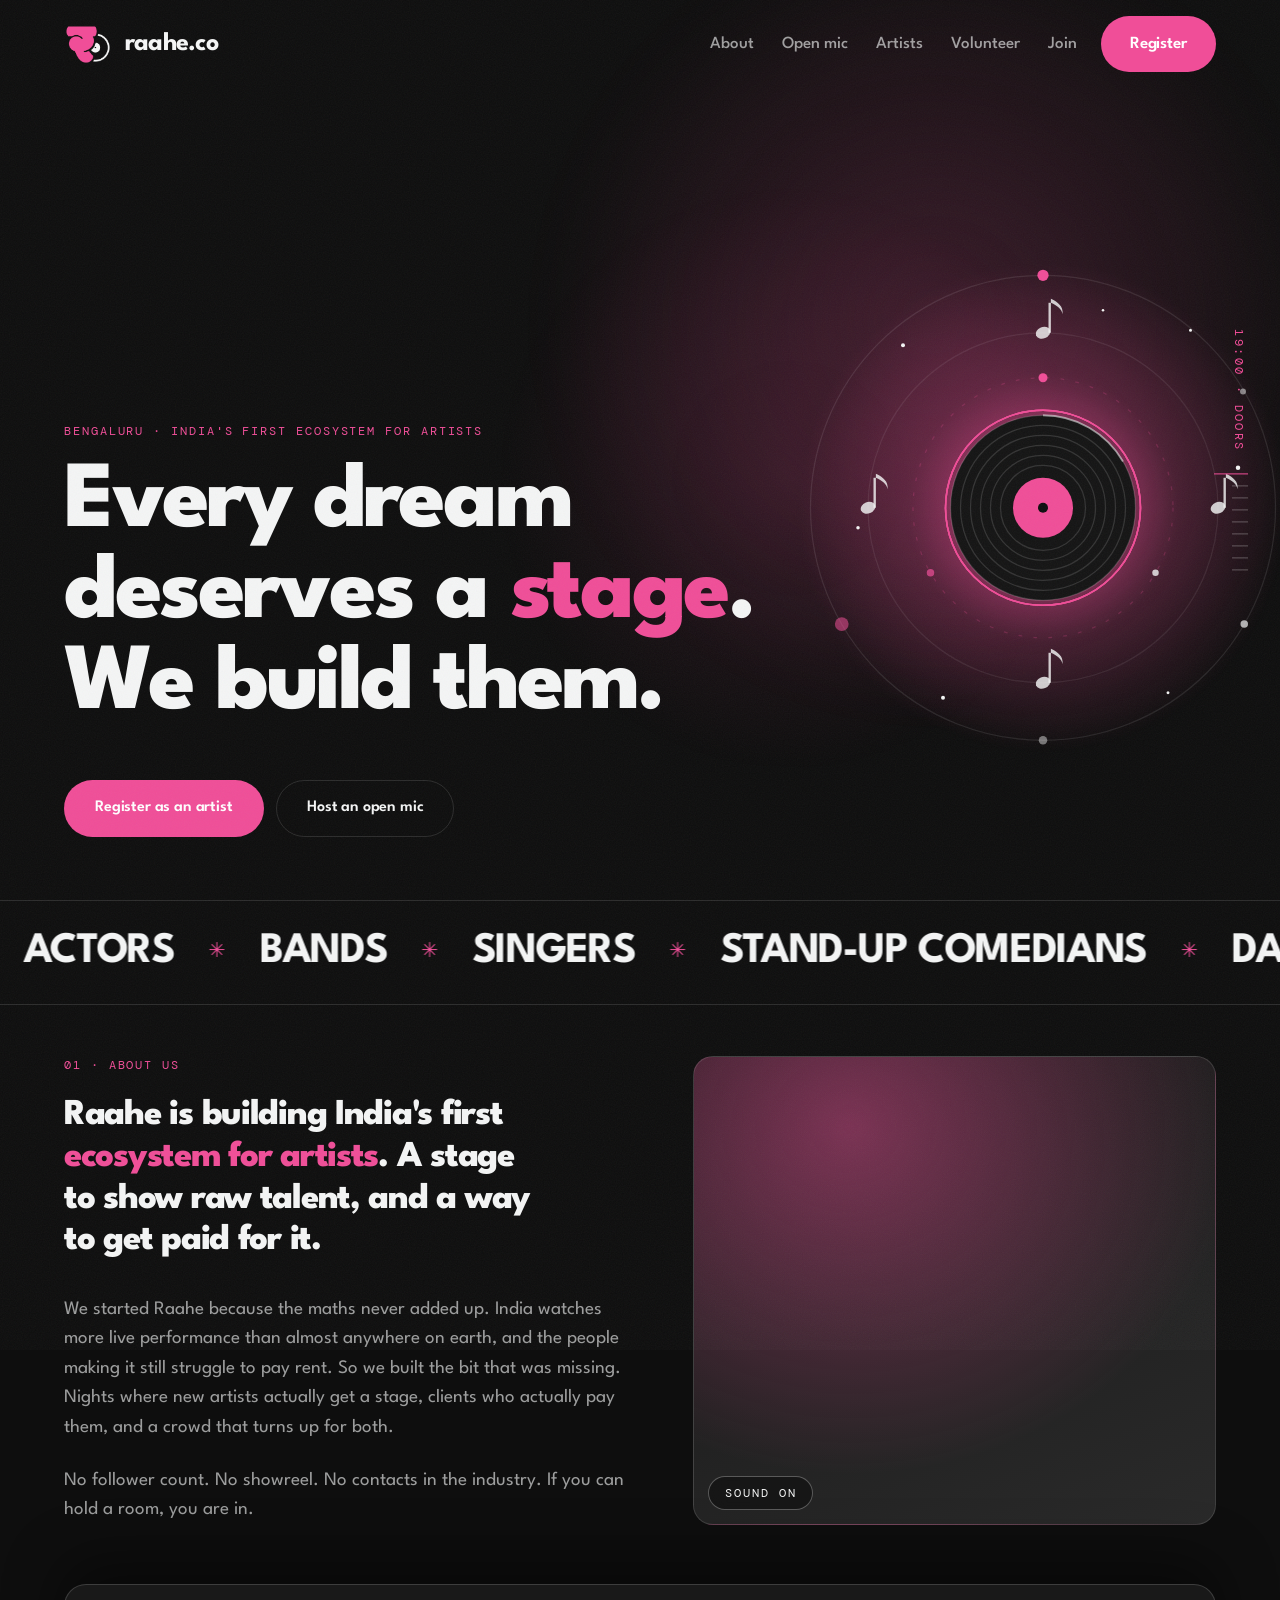
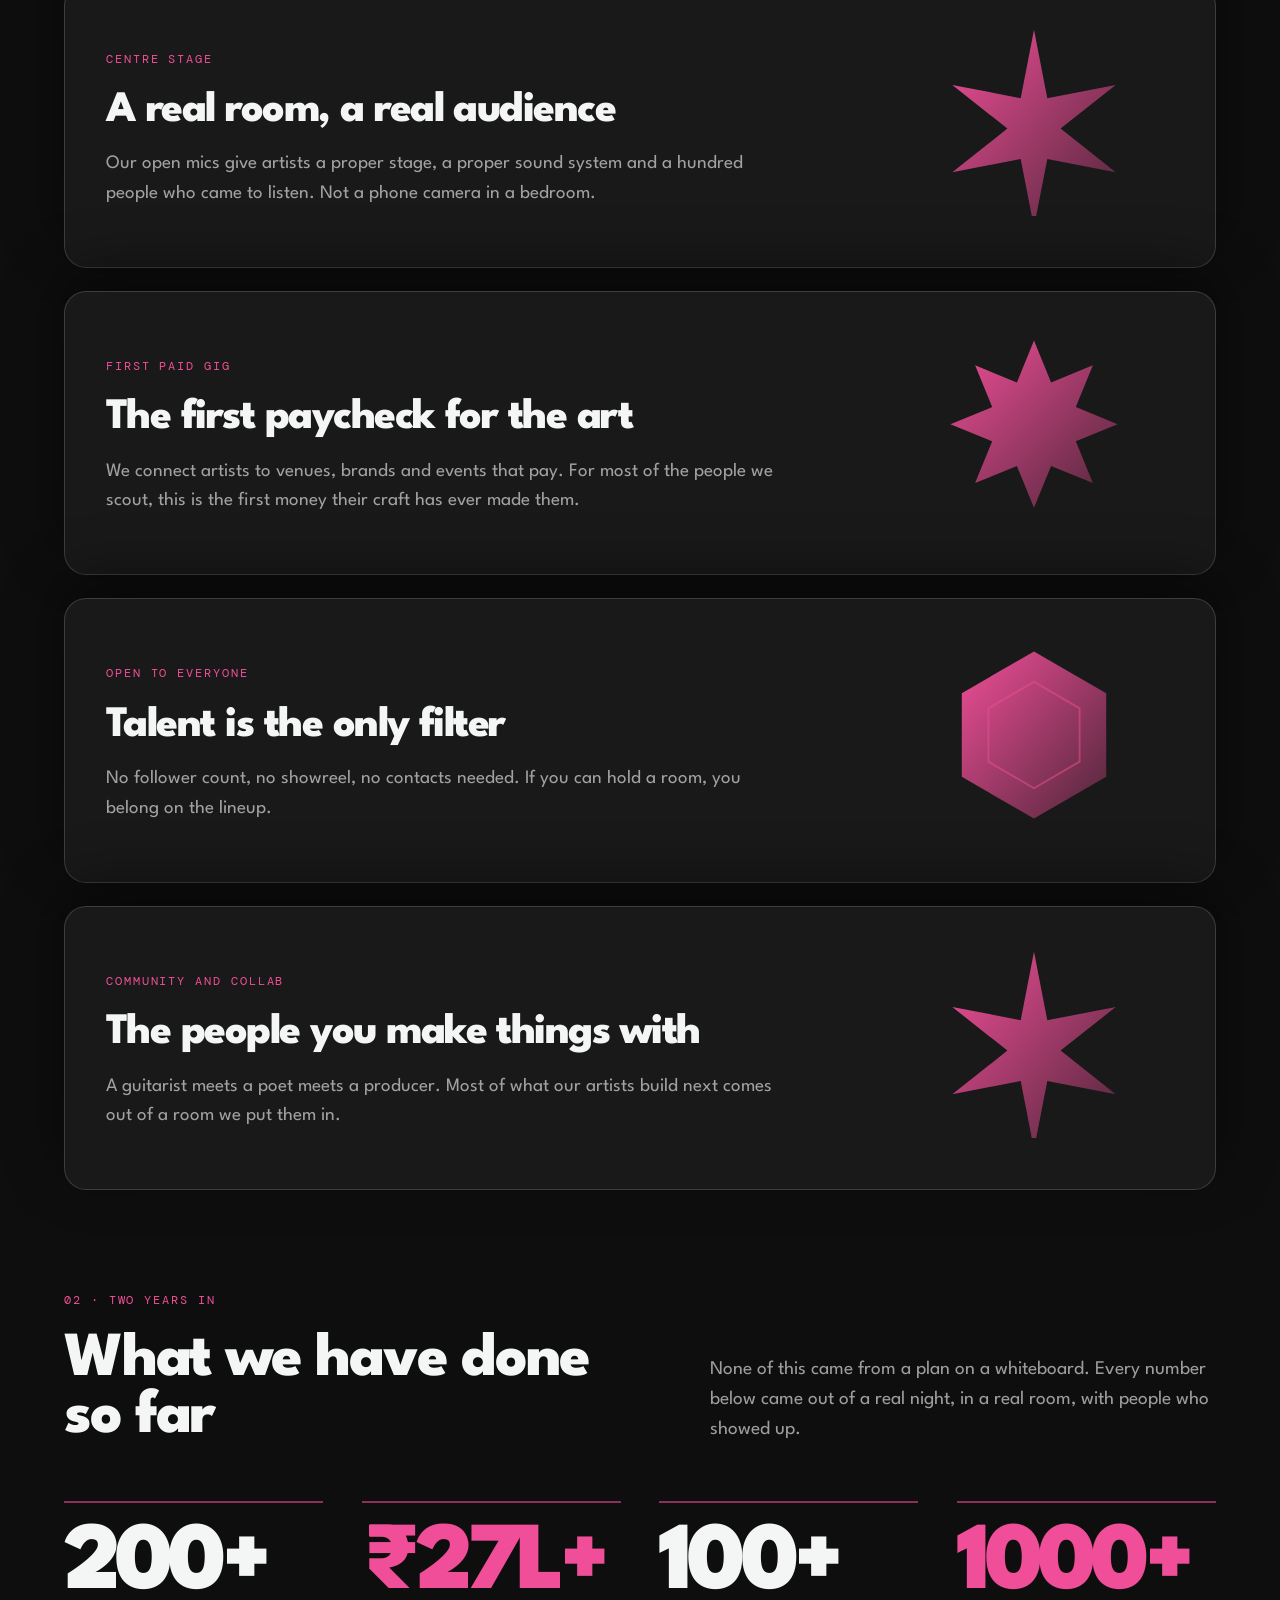
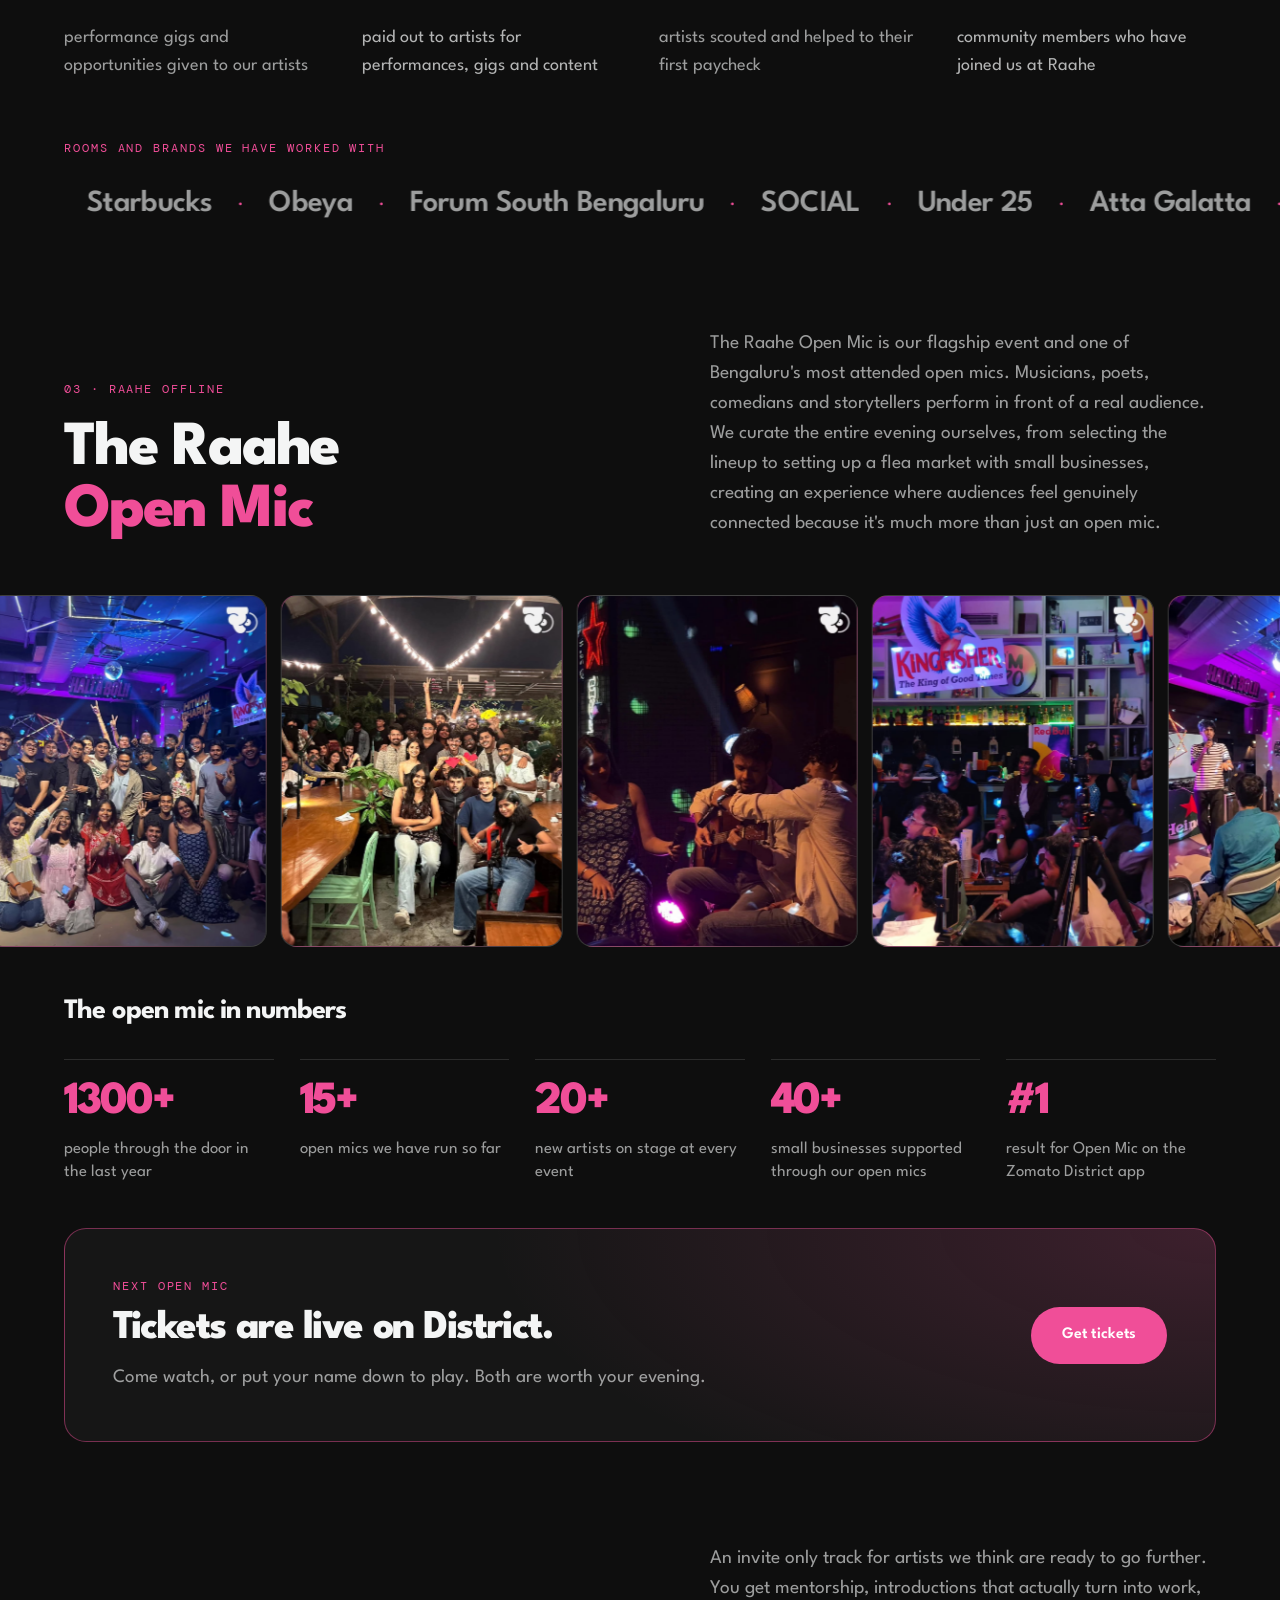
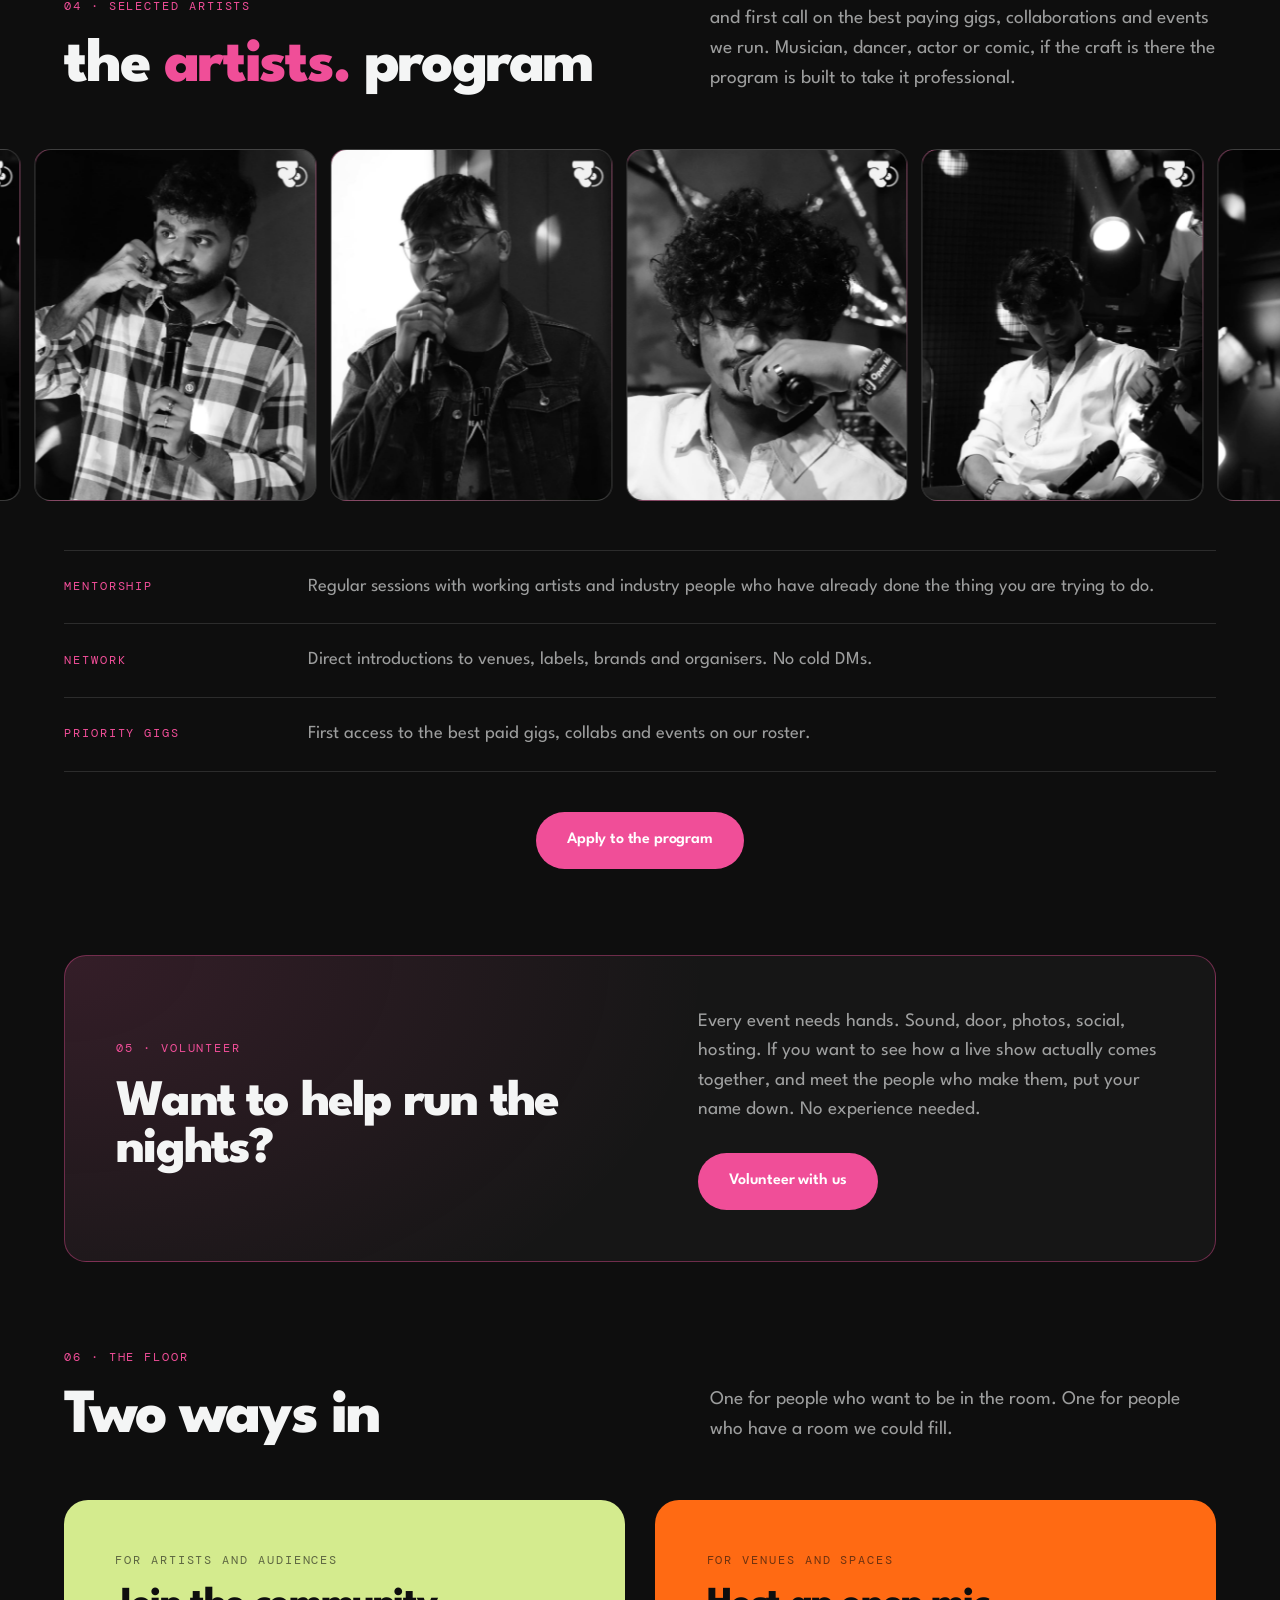
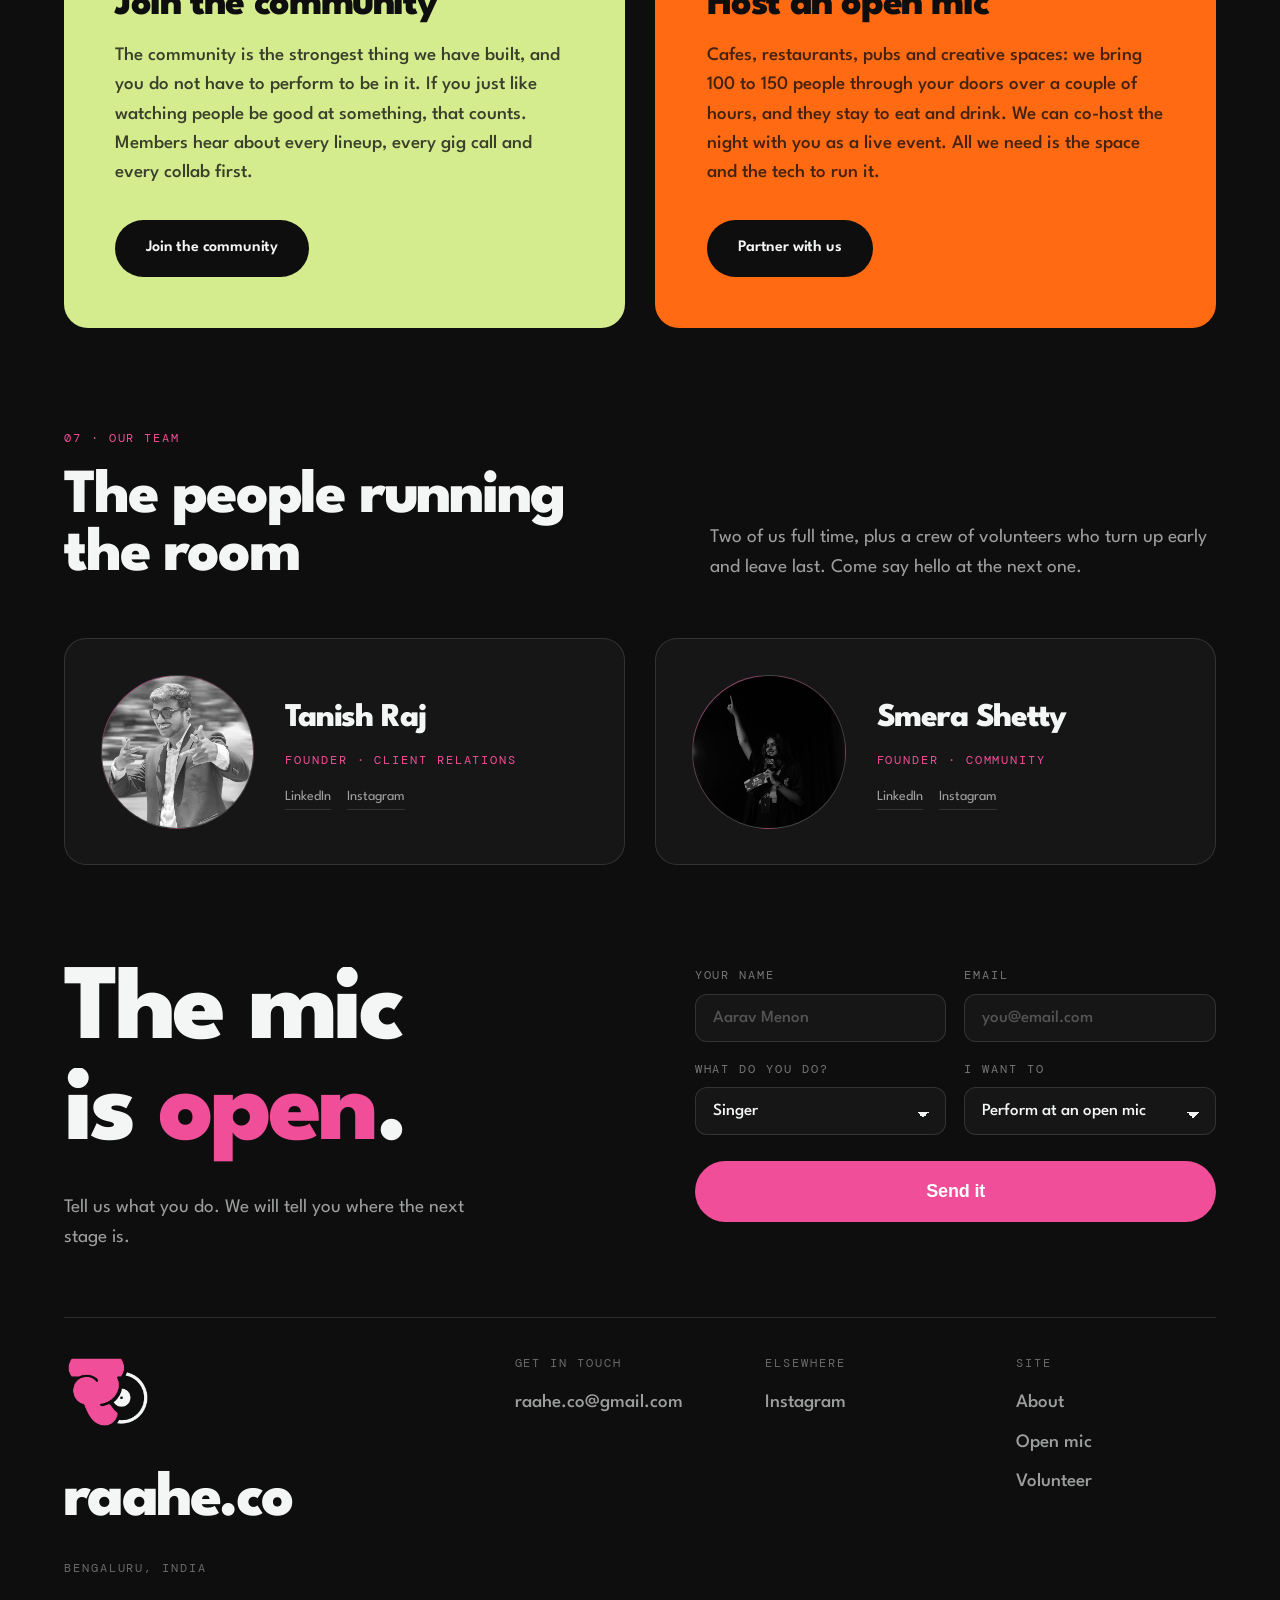
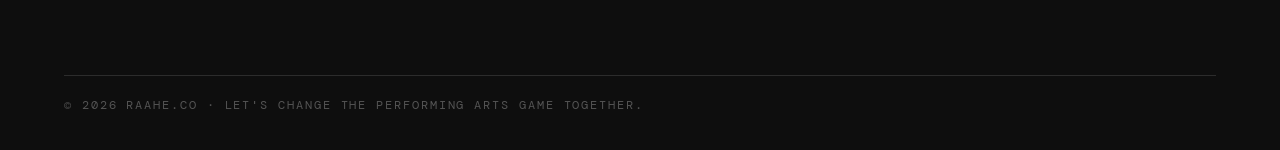
==== index.html @ fec3bcfd "Add 'BuzzEnt' to the ticker and fix newline" ====
<!DOCTYPE html>
<html lang="en">
<head>
<meta charset="UTF-8" />
<meta name="viewport" content="width=device-width, initial-scale=1" />
<title>Raahe.co | Every dream deserves a stage</title>
<meta name="description" content="Raahe is India's first ecosystem for artists. Open mics, first paid gigs and a community that turns up, built in Bengaluru." />
<meta name="theme-color" content="#0E0E0E" />

<meta property="og:title" content="Raahe.co | Every dream deserves a stage" />
<meta property="og:description" content="India's first ecosystem for artists. Open mics, first paid gigs and a community that turns up." />
<meta property="og:type" content="website" />
<meta property="og:url" content="https://raahe.co" />
<meta property="og:image" content="images/og-image.jpg" />
<meta name="twitter:card" content="summary_large_image" />

<link rel="icon" href="favicon.png" type="image/png" />
<link rel="apple-touch-icon" href="apple-touch-icon.png" />

<link rel="preconnect" href="https://fonts.googleapis.com" />
<link rel="preconnect" href="https://fonts.gstatic.com" crossorigin />
<link href="https://fonts.googleapis.com/css2?family=DM+Mono:wght@400;500&family=League+Spartan:wght@300;400;500;600;700;800;900&display=swap" rel="stylesheet" />

<link rel="stylesheet" href="styles.css" />
</head>

<body>
<a class="skip-link" href="#main">Skip to content</a>

<div class="loader" id="loader" aria-hidden="true">
  <div class="loader__inner">
    <span class="loader__label mono">Soundcheck</span>
    <span class="loader__count" id="loaderCount">00</span>
  </div>
  <div class="loader__bar"><i id="loaderBar"></i></div>
</div>

<div class="grain" aria-hidden="true"></div>
<div class="spotlight" id="spotlight" aria-hidden="true"></div>

<!-- ============ NAV ============ -->
<header class="nav" id="nav">
  <a class="nav__brand" href="#top" aria-label="Raahe.co home">
    <img class="nav__mark" src="images/logo.png" alt="" />
    <span class="nav__word">raahe.co</span>
  </a>

  <nav class="nav__links" aria-label="Primary">
    <a href="#about">About</a>
    <a href="#openmic">Open mic</a>
    <a href="#artists">Artists</a>
    <a href="#volunteer">Volunteer</a>
    <a href="#floor">Join</a>
  </nav>

  <a class="btn btn--pink nav__cta magnetic" href="#encore"><span>Register</span></a>

  <button class="nav__burger" id="burger" aria-label="Open menu" aria-expanded="false" aria-controls="mobileMenu">
    <i></i><i></i>
  </button>
</header>

<div class="menu" id="mobileMenu" hidden>
  <a href="#about"><span class="mono">01</span> About us</a>
  <a href="#sofar"><span class="mono">02</span> What we've built</a>
  <a href="#openmic"><span class="mono">03</span> Open mic</a>
  <a href="#artists"><span class="mono">04</span> Artists program</a>
  <a href="#volunteer"><span class="mono">05</span> Volunteer</a>
  <a href="#floor"><span class="mono">06</span> Partner with us</a>
  <a href="#crew"><span class="mono">07</span> Our team</a>
  <a class="menu__cta" href="#encore">Register now</a>
</div>

<aside class="rail" id="rail" aria-hidden="true">
  <span class="rail__now mono" id="railNow">19:00 · Doors</span>
  <ol class="rail__list" id="railList"></ol>
</aside>

<main id="main">

<!-- ============ 00 · DOORS ============ -->
<section class="hero" id="top" data-slot="00" data-name="Doors" data-time="19:00" data-gel="pink">
  <div class="hero__grid">
    <p class="eyebrow mono reveal">Bengaluru · India's first ecosystem for artists</p>

    <h1 class="hero__head">
      <span class="line"><span>Every dream</span></span>
      <span class="line"><span>deserves a <em>stage</em>.</span></span>
      <span class="line"><span>We build them.</span></span>
    </h1>

    <div class="hero__actions reveal">
      <a class="btn btn--pink magnetic" href="#encore"><span>Register as an artist</span></a>
      <a class="btn btn--ghost magnetic" href="mailto:raahe.co@gmail.com?subject=Partnership%20Request%20-%20Open%20Mic"><span>Host an open mic</span></a>
    </div>
  </div>

  <!-- The galaxy: a record at the centre, notes and satellites in orbit,
       sound rings pushing outward. Everything here is decorative. -->
  <div class="hero__stage" aria-hidden="true">
    <div class="stage__glow"></div>
    <div class="galaxy">
      <svg viewBox="0 0 400 400">
        <defs>
          <radialGradient id="coreG" cx="50%" cy="50%">
            <stop offset="0%" stop-color="#F04E98" stop-opacity=".9"/>
            <stop offset="55%" stop-color="#F04E98" stop-opacity=".22"/>
            <stop offset="100%" stop-color="#F04E98" stop-opacity="0"/>
          </radialGradient>
          <g id="note">
            <ellipse cx="0" cy="0" rx="6" ry="4.6" transform="rotate(-22)"/>
            <rect x="4.4" y="-24" width="1.9" height="24"/>
            <path d="M6.3 -24c5 2.4 8.6 4.6 9.4 9.2 .6-6.2-3.4-9.6-9.4-12.4z"/>
          </g>
        </defs>

        <circle cx="200" cy="200" r="196" fill="url(#coreG)"/>

        <!-- sound rings -->
        <g class="waves" fill="none" stroke="#F04E98" stroke-width="1.2">
          <circle cx="200" cy="200" r="78" style="--d:0s"/>
          <circle cx="200" cy="200" r="78" style="--d:1.6s"/>
          <circle cx="200" cy="200" r="78" style="--d:3.2s"/>
        </g>

        <!-- outer orbit -->
        <g class="orb orb--a">
          <circle cx="200" cy="200" r="186" fill="none" stroke="#F4F5F5" stroke-opacity=".1"/>
          <circle cx="200" cy="14"  r="4.5" fill="#F04E98"/>
          <circle cx="361" cy="293" r="3"   fill="#F4F5F5" fill-opacity=".7"/>
          <circle cx="39"  cy="293" r="5.5" fill="#F04E98" fill-opacity=".55"/>
          <circle cx="360" cy="107" r="2.4" fill="#F4F5F5" fill-opacity=".5"/>
          <circle cx="200" cy="386" r="3.4" fill="#F4F5F5" fill-opacity=".45"/>
        </g>

        <!-- notes orbit -->
        <g class="orb orb--b" fill="#F4F5F5" fill-opacity=".82">
          <circle cx="200" cy="200" r="140" fill="none" stroke="#F4F5F5" stroke-opacity=".08"/>
          <use href="#note" x="200" y="60"/>
          <use href="#note" x="340" y="200"/>
          <use href="#note" x="200" y="340"/>
          <use href="#note" x="60"  y="200"/>
        </g>

        <!-- inner orbit -->
        <g class="orb orb--c">
          <circle cx="200" cy="200" r="104" fill="none" stroke="#F04E98" stroke-opacity=".22" stroke-dasharray="3 9"/>
          <circle cx="200" cy="96"  r="3.6" fill="#F04E98"/>
          <circle cx="290" cy="252" r="2.6" fill="#F4F5F5" fill-opacity=".8"/>
          <circle cx="110" cy="252" r="3"   fill="#F04E98" fill-opacity=".7"/>
        </g>

        <!-- the record -->
        <g class="vinyl">
          <circle cx="200" cy="200" r="74" fill="#141414" stroke="#F4F5F5" stroke-opacity=".18"/>
          <g fill="none" stroke="#F4F5F5" stroke-opacity=".14">
            <circle cx="200" cy="200" r="66"/>
            <circle cx="200" cy="200" r="58"/>
            <circle cx="200" cy="200" r="50"/>
            <circle cx="200" cy="200" r="42"/>
            <circle cx="200" cy="200" r="34"/>
          </g>
          <circle cx="200" cy="200" r="24" fill="#F04E98"/>
          <circle cx="200" cy="200" r="4"  fill="#0E0E0E"/>
          <path d="M200 126a74 74 0 0 1 64 37" fill="none" stroke="#F4F5F5" stroke-opacity=".5" stroke-width="1.5"/>
        </g>

        <!-- drifting specks -->
        <g class="stars" fill="#F4F5F5">
          <circle cx="88"  cy="70"  r="1.6" style="--d:.2s"/>
          <circle cx="318" cy="58"  r="1.2" style="--d:1.1s"/>
          <circle cx="356" cy="168" r="1.8" style="--d:2.3s"/>
          <circle cx="52"  cy="216" r="1.4" style="--d:.7s"/>
          <circle cx="120" cy="352" r="1.6" style="--d:1.8s"/>
          <circle cx="300" cy="348" r="1.2" style="--d:2.9s"/>
          <circle cx="248" cy="42"  r="1"   style="--d:1.4s"/>
        </g>
      </svg>
    </div>
  </div>

</section>

  <!-- Disciplines we book. Written out twice so the loop never jumps. -->
  <div class="ticker" aria-hidden="true">
    <div class="ticker__track" data-marquee data-speed="0.6">
      <span>Singers</span><i>✳</i><span>Stand-up comedians</span><i>✳</i><span>Dancers</span><i>✳</i>
      <span>Instrumentalists</span><i>✳</i><span>Storytellers</span><i>✳</i><span>Poets</span><i>✳</i>
      <span>Rappers</span><i>✳</i><span>Beatboxers</span><i>✳</i><span>Actors</span><i>✳</i><span>Bands</span><i>✳</i>
      <span>Singers</span><i>✳</i><span>Stand-up comedians</span><i>✳</i><span>Dancers</span><i>✳</i>
      <span>Instrumentalists</span><i>✳</i><span>Storytellers</span><i>✳</i><span>Poets</span><i>✳</i>
      <span>Rappers</span><i>✳</i><span>Beatboxers</span><i>✳</i><span>Actors</span><i>✳</i><span>Bands</span><i>✳</i>
    </div>
  </div>

<!-- ============ 01 · ABOUT US ============ -->
<section class="slot slot--about" id="about" data-slot="01" data-name="About us" data-time="19:30" data-gel="pink">

  <div class="about">
    <div class="about__copy">
      <p class="eyebrow mono reveal">01 · About us</p>
      <h2 class="statement">
        <span class="line"><span>Raahe is building India's first</span></span>
        <span class="line"><span><em>ecosystem for artists</em>. A stage</span></span>
        <span class="line"><span>to show raw talent, and a way</span></span>
        <span class="line"><span>to get paid for it.</span></span>
      </h2>
      <p class="about__lede reveal">
        We started Raahe because the maths never added up. India watches more live performance
        than almost anywhere on earth, and the people making it still struggle to pay rent.
        So we built the bit that was missing. Nights where new artists actually get a stage,
        clients who actually pay them, and a crowd that turns up for both.
      </p>
      <p class="about__lede reveal">
        No follower count. No showreel. No contacts in the industry. If you can hold a room,
        you are in.
      </p>
    </div>

    <!-- Your own video file, so it plays here instead of sending people to Instagram.
         Put it at video/raahe.mp4 and a still frame at images/video-poster.jpg -->
    <div class="film reveal">
      <video id="film" poster="images/video-poster.jpg" muted loop playsinline autoplay preload="metadata">
        <source src="video/raahe.mp4" type="video/mp4" />
      </video>
      <button class="film__sound" id="filmSound" type="button" aria-pressed="false">
        <span class="mono">Sound on</span>
      </button>
    </div>
  </div>

  <div class="cards">
    <article class="card" style="--i:0">
      <div class="card__body">
        <span class="card__idx mono">Centre stage</span>
        <h3 class="card__title">A real room, a real audience</h3>
        <p>Our open mics give artists a proper stage, a proper sound system and a hundred people who came to listen. Not a phone camera in a bedroom.</p>
      </div>
      <div class="card__art" aria-hidden="true"><svg viewBox="0 0 200 200"><use href="#shape-burst"/></svg></div>
    </article>

    <article class="card" style="--i:1">
      <div class="card__body">
        <span class="card__idx mono">First paid gig</span>
        <h3 class="card__title">The first paycheck for the art</h3>
        <p>We connect artists to venues, brands and events that pay. For most of the people we scout, this is the first money their craft has ever made them.</p>
      </div>
      <div class="card__art" aria-hidden="true"><svg viewBox="0 0 200 200"><use href="#shape-star"/></svg></div>
    </article>

    <article class="card" style="--i:2">
      <div class="card__body">
        <span class="card__idx mono">Open to everyone</span>
        <h3 class="card__title">Talent is the only filter</h3>
        <p>No follower count, no showreel, no contacts needed. If you can hold a room, you belong on the lineup.</p>
      </div>
      <div class="card__art" aria-hidden="true"><svg viewBox="0 0 200 200"><use href="#shape-hex"/></svg></div>
    </article>

    <article class="card" style="--i:3">
      <div class="card__body">
        <span class="card__idx mono">Community and collab</span>
        <h3 class="card__title">The people you make things with</h3>
        <p>A guitarist meets a poet meets a producer. Most of what our artists build next comes out of a room we put them in.</p>
      </div>
      <div class="card__art" aria-hidden="true"><svg viewBox="0 0 200 200"><use href="#shape-burst"/></svg></div>
    </article>
  </div>
</section>

<!-- ============ 02 · WHAT WE HAVE DONE SO FAR ============ -->
<section class="slot slot--sofar" id="sofar" data-slot="02" data-name="So far" data-time="20:00" data-gel="pink">
  <header class="slot__head slot__head--split">
    <div>
      <p class="eyebrow mono reveal">02 · Two years in</p>
      <h2 class="h2"><span class="line"><span>What we have done so far</span></span></h2>
    </div>
    <p class="slot__lede reveal">
      None of this came from a plan on a whiteboard. Every number below came out of a real
      night, in a real room, with people who showed up.
    </p>
  </header>

  <div class="scores">
    <div class="score reveal">
      <span class="score__num" data-count="200" data-suffix="+">0+</span>
      <p>performance gigs and opportunities given to our artists</p>
    </div>
    <div class="score reveal">
      <span class="score__num" data-count="27" data-prefix="₹" data-suffix="L+">₹0L+</span>
      <p>paid out to artists for performances, gigs and content</p>
    </div>
    <div class="score reveal">
      <span class="score__num" data-count="100" data-suffix="+">0+</span>
      <p>artists scouted and helped to their first paycheck</p>
    </div>
    <div class="score reveal">
      <span class="score__num" data-count="1000" data-suffix="+">0+</span>
      <p>community members who have joined us at Raahe</p>
    </div>
  </div>

  <div class="trusted">
    <p class="trusted__label mono reveal">Rooms and brands we have worked with</p>
    <div class="ticker ticker--sm">
      <div class="ticker__track" data-marquee data-speed="0.35" data-dir="1">
        <span>Starbucks</span><i>·</i><span>Obeya</span><i>·</i><span>Forum South Bengaluru</span><i>·</i>
        <span>SOCIAL</span><i>·</i><span>Under 25</span><i>·</i><span>Atta Galatta</span><i>·</i><span>PJJA</span><i>·</i><span>BuzzEnt</span><i>·</i>
        <span>Starbucks</span><i>·</i><span>Obeya</span><i>·</i><span>Forum South Bengaluru</span><i>·</i>
        <span>SOCIAL</span><i>·</i><span>Under 25</span><i>·</i><span>Atta Galatta</span><i>·</i><span>PJJA</span><i>·</i><span>BuzzEnt</span><i>·</i>
      </div>
    </div>
  </div>
</section>

<!-- ============ 03 · OPEN MIC ============ -->
<section class="slot slot--openmic" id="openmic" data-slot="03" data-name="Open mic" data-time="20:30" data-gel="violet">
  <header class="slot__head slot__head--split">
    <div>
      <p class="eyebrow mono reveal">03 · Raahe offline</p>
      <h2 class="h2">
        <span class="line"><span>The Raahe</span></span>
        <span class="line"><span><em>Open Mic</em></span></span>
      </h2>
    </div>
    <p class="slot__lede reveal">
      The Raahe Open Mic is our flagship event and one of Bengaluru's most attended open mics.
      Musicians, poets, comedians and storytellers perform in front of a real audience. We curate
      the entire evening ourselves, from selecting the lineup to setting up a flea market with
      small businesses, creating an experience where audiences feel genuinely connected because
      it's much more than just an open mic.
    </p>
  </header>

  <!-- Photos from the open mics. Save them into images/ as openmic-01.jpg to openmic-10.jpg.
       Both halves of this list must match or the loop will jump. -->
  <div class="strip" aria-label="Photos from Raahe Open Mics">
    <div class="strip__track" data-marquee data-speed="0.55">
      <figure class="shot"><img src="images/openmic-01.jpg" alt="" loading="lazy" onerror="this.remove()"></figure>
      <figure class="shot"><img src="images/openmic-03.jpg" alt="" loading="lazy" onerror="this.remove()"></figure>
      <figure class="shot"><img src="images/openmic-04.jpg" alt="" loading="lazy" onerror="this.remove()"></figure>
      <figure class="shot"><img src="images/openmic-05.jpg" alt="" loading="lazy" onerror="this.remove()"></figure>
      <figure class="shot"><img src="images/openmic-06.jpg" alt="" loading="lazy" onerror="this.remove()"></figure>
      <figure class="shot"><img src="images/openmic-07.jpg" alt="" loading="lazy" onerror="this.remove()"></figure>
      <figure class="shot"><img src="images/openmic-08.jpg" alt="" loading="lazy" onerror="this.remove()"></figure>
      <figure class="shot"><img src="images/openmic-09.jpg" alt="" loading="lazy" onerror="this.remove()"></figure>
      <figure class="shot"><img src="images/openmic-10.jpg" alt="" loading="lazy" onerror="this.remove()"></figure>

      <figure class="shot"><img src="images/openmic-01.jpg" alt="" loading="lazy" onerror="this.remove()"></figure>
      <figure class="shot"><img src="images/openmic-03.jpg" alt="" loading="lazy" onerror="this.remove()"></figure>
      <figure class="shot"><img src="images/openmic-04.jpg" alt="" loading="lazy" onerror="this.remove()"></figure>
      <figure class="shot"><img src="images/openmic-05.jpg" alt="" loading="lazy" onerror="this.remove()"></figure>
      <figure class="shot"><img src="images/openmic-06.jpg" alt="" loading="lazy" onerror="this.remove()"></figure>
      <figure class="shot"><img src="images/openmic-07.jpg" alt="" loading="lazy" onerror="this.remove()"></figure>
      <figure class="shot"><img src="images/openmic-08.jpg" alt="" loading="lazy" onerror="this.remove()"></figure>
      <figure class="shot"><img src="images/openmic-09.jpg" alt="" loading="lazy" onerror="this.remove()"></figure>
      <figure class="shot"><img src="images/openmic-10.jpg" alt="" loading="lazy" onerror="this.remove()"></figure>
    </div>
  </div>

  <h3 class="sub reveal">The open mic in numbers</h3>
  <ul class="facts">
    <li class="reveal"><b data-count="1300" data-suffix="+">0+</b><span>people through the door in the last year</span></li>
    <li class="reveal"><b data-count="15" data-suffix="+">0+</b><span>open mics we have run so far</span></li>
    <li class="reveal"><b data-count="20" data-suffix="+">0+</b><span>new artists on stage at every event</span></li>
    <li class="reveal"><b data-count="40" data-suffix="+">0+</b><span>small businesses supported through our open mics</span></li>
    <li class="reveal"><b class="fact__word">#1</b><span>result for Open Mic on the Zomato District app</span></li>
  </ul>

  <aside class="tickets reveal">
    <div class="tickets__copy">
      <p class="mono">Next open mic</p>
      <h3>Tickets are live on District.</h3>
      <p class="tickets__sub">Come watch, or put your name down to play. Both are worth your evening.</p>
    </div>
    <a class="btn btn--pink magnetic" href="https://link.district.in/DSTRKT/0q8uw5ie" target="_blank" rel="noopener">
      <span>Get tickets</span>
    </a>
  </aside>
</section>

<!-- ============ 04 · ARTISTS PROGRAM ============ -->
<section class="slot slot--artists" id="artists" data-slot="04" data-name="Artists program" data-time="21:15" data-gel="pink">
  <header class="slot__head slot__head--split">
    <div>
      <p class="eyebrow mono reveal">04 · Selected artists</p>
      <h2 class="h2">
        <span class="line"><span>the <em>artists.</em> program</span></span>
      </h2>
    </div>
    <p class="slot__lede reveal">
      An invite only track for artists we think are ready to go further. You get mentorship,
      introductions that actually turn into work, and first call on the best paying gigs,
      collaborations and events we run. Musician, dancer, actor or comic, if the craft is
      there the program is built to take it professional.
    </p>
  </header>

  <!-- Artists from the program. Save them into images/ as artist-01.jpg to artist-10.jpg. -->
  <div class="strip strip--tall" aria-label="Artists in the program">
    <div class="strip__track" data-marquee data-speed="0.4" data-dir="1">
      <figure class="shot"><img src="images/artist-01.jpg" alt="" loading="lazy" onerror="this.remove()"></figure>
      <figure class="shot"><img src="images/artist-02.jpg" alt="" loading="lazy" onerror="this.remove()"></figure>
      <figure class="shot"><img src="images/artist-03.jpg" alt="" loading="lazy" onerror="this.remove()"></figure>
      <figure class="shot"><img src="images/artist-04.jpg" alt="" loading="lazy" onerror="this.remove()"></figure>
      <figure class="shot"><img src="images/artist-05.jpg" alt="" loading="lazy" onerror="this.remove()"></figure>
      <figure class="shot"><img src="images/artist-06.jpg" alt="" loading="lazy" onerror="this.remove()"></figure>
      <figure class="shot"><img src="images/artist-07.jpg" alt="" loading="lazy" onerror="this.remove()"></figure>
      <figure class="shot"><img src="images/artist-08.jpg" alt="" loading="lazy" onerror="this.remove()"></figure>
      <figure class="shot"><img src="images/artist-09.jpg" alt="" loading="lazy" onerror="this.remove()"></figure>
      <figure class="shot"><img src="images/artist-10.jpg" alt="" loading="lazy" onerror="this.remove()"></figure>

      <figure class="shot"><img src="images/artist-01.jpg" alt="" loading="lazy" onerror="this.remove()"></figure>
      <figure class="shot"><img src="images/artist-02.jpg" alt="" loading="lazy" onerror="this.remove()"></figure>
      <figure class="shot"><img src="images/artist-03.jpg" alt="" loading="lazy" onerror="this.remove()"></figure>
      <figure class="shot"><img src="images/artist-04.jpg" alt="" loading="lazy" onerror="this.remove()"></figure>
      <figure class="shot"><img src="images/artist-05.jpg" alt="" loading="lazy" onerror="this.remove()"></figure>
      <figure class="shot"><img src="images/artist-06.jpg" alt="" loading="lazy" onerror="this.remove()"></figure>
      <figure class="shot"><img src="images/artist-07.jpg" alt="" loading="lazy" onerror="this.remove()"></figure>
      <figure class="shot"><img src="images/artist-08.jpg" alt="" loading="lazy" onerror="this.remove()"></figure>
      <figure class="shot"><img src="images/artist-09.jpg" alt="" loading="lazy" onerror="this.remove()"></figure>
      <figure class="shot"><img src="images/artist-10.jpg" alt="" loading="lazy" onerror="this.remove()"></figure>
    </div>
  </div>

  <ul class="program__list">
    <li class="reveal"><span class="mono">Mentorship</span><p>Regular sessions with working artists and industry people who have already done the thing you are trying to do.</p></li>
    <li class="reveal"><span class="mono">Network</span><p>Direct introductions to venues, labels, brands and organisers. No cold DMs.</p></li>
    <li class="reveal"><span class="mono">Priority gigs</span><p>First access to the best paid gigs, collabs and events on our roster.</p></li>
  </ul>

  <div class="program__actions reveal">
    <a class="btn btn--pink magnetic" href="https://forms.gle/EJzCDZ1ePk9BEDeB6" target="_blank" rel="noopener"><span>Apply to the program</span></a>
  </div>
</section>

<!-- ============ 05 · VOLUNTEER ============ -->
<section class="slot slot--volunteer" id="volunteer" data-slot="05" data-name="Volunteer" data-time="21:40" data-gel="orange">
  <div class="volunteer">
    <div>
      <p class="eyebrow mono reveal">05 · Volunteer</p>
      <h2 class="h2"><span class="line"><span>Want to help run the nights?</span></span></h2>
    </div>
    <div class="volunteer__side">
      <p class="reveal">
        Every event needs hands. Sound, door, photos, social, hosting. If you want to see how a
        live show actually comes together, and meet the people who make them, put your name down.
        No experience needed.
      </p>
      <a class="btn btn--pink magnetic reveal" href="https://forms.gle/J3LD7gMRJDp9Z1qB9" target="_blank" rel="noopener"><span>Volunteer with us</span></a>
    </div>
  </div>
</section>

<!-- ============ 06 · TWO WAYS IN ============ -->
<section class="slot slot--floor" id="floor" data-slot="06" data-name="Two ways in" data-time="22:00" data-gel="mindaro">
  <header class="slot__head slot__head--split">
    <div>
      <p class="eyebrow mono reveal">06 · The floor</p>
      <h2 class="h2"><span class="line"><span>Two ways in</span></span></h2>
    </div>
    <p class="slot__lede reveal">
      One for people who want to be in the room. One for people who have a room we could fill.
    </p>
  </header>

  <div class="panels">
    <article class="panel panel--mindaro reveal">
      <span class="panel__tag mono">For artists and audiences</span>
      <h3>Join the community</h3>
      <p>
        The community is the strongest thing we have built, and you do not have to perform to be
        in it. If you just like watching people be good at something, that counts. Members hear
        about every lineup, every gig call and every collab first.
      </p>
      <a class="btn btn--dark magnetic" href="https://chat.whatsapp.com/CGD7uKPn3BQFkPsDJWqenl" target="_blank" rel="noopener"><span>Join the community</span></a>
    </article>

    <article class="panel panel--orange reveal">
      <span class="panel__tag mono">For venues and spaces</span>
      <h3>Host an open mic</h3>
      <p>
        Cafes, restaurants, pubs and creative spaces: we bring 100 to 150 people through your
        doors over a couple of hours, and they stay to eat and drink. We can co-host the night
        with you as a live event. All we need is the space and the tech to run it.
      </p>
      <a class="btn btn--dark magnetic" href="mailto:raahe.co@gmail.com?subject=Partnership%20Request%20-%20Open%20Mic"><span>Partner with us</span></a>
    </article>
  </div>
</section>

<!-- ============ 07 · OUR TEAM ============ -->
<section class="slot slot--crew" id="crew" data-slot="07" data-name="Our team" data-time="22:20" data-gel="pink">
  <header class="slot__head slot__head--split">
    <div>
      <p class="eyebrow mono reveal">07 · Our team</p>
      <h2 class="h2"><span class="line"><span>The people running the room</span></span></h2>
    </div>
    <p class="slot__lede reveal">
      Two of us full time, plus a crew of volunteers who turn up early and leave last.
      Come say hello at the next one.
    </p>
  </header>

  <div class="crew">
    <article class="member reveal">
      <div class="member__photo">
        <img src="images/tanish.jpg" alt="Tanish Raj" loading="lazy" onerror="this.remove()" />
      </div>
      <div class="member__meta">
        <h3>Tanish Raj</h3>
        <p class="mono">Founder · Client relations</p>
        <div class="member__links">
          <a href="https://www.linkedin.com/in/tanish-raj-598617224/" target="_blank" rel="noopener">LinkedIn</a>
          <a href="https://www.instagram.com/tanishraj03" target="_blank" rel="noopener">Instagram</a>
        </div>
      </div>
    </article>

    <article class="member reveal">
      <div class="member__photo">
        <img src="images/smera.jpg" alt="Smera Shetty" loading="lazy" onerror="this.remove()" />
      </div>
      <div class="member__meta">
        <h3>Smera Shetty</h3>
        <p class="mono">Founder · Community</p>
        <div class="member__links">
          <a href="https://www.linkedin.com/in/smera-shetty-013956229/" target="_blank" rel="noopener">LinkedIn</a>
          <a href="https://www.instagram.com/stillsmera" target="_blank" rel="noopener">Instagram</a>
        </div>
      </div>
    </article>
  </div>
</section>

<!-- ============ ENCORE ============ -->
<section class="encore" id="encore" data-slot="08" data-name="Encore" data-time="22:45" data-gel="pink">
  <div class="encore__top">
  <div class="encore__head">
    <h2 class="encore__title">
      <span class="line"><span>The mic</span></span>
      <span class="line"><span>is <em>open</em>.</span></span>
    </h2>
    <p class="encore__lede reveal">
      Tell us what you do. We will tell you where the next stage is.
    </p>
  </div>

  <form class="signup" id="signup" novalidate>
    <div class="signup__row">
      <label class="field">
        <span class="mono">Your name</span>
        <input type="text" name="name" required placeholder="Aarav Menon" autocomplete="name" />
      </label>
      <label class="field">
        <span class="mono">Email</span>
        <input type="email" name="email" required placeholder="you@email.com" autocomplete="email" />
      </label>
    </div>
    <div class="signup__row">
      <label class="field">
        <span class="mono">What do you do?</span>
        <select name="craft">
          <option>Singer</option>
          <option>Instrumentalist</option>
          <option>Band</option>
          <option>Rapper</option>
          <option>Stand-up comedian</option>
          <option>Poet or spoken word</option>
          <option>Storyteller</option>
          <option>Dancer</option>
          <option>Actor</option>
          <option>Something else</option>
          <option>I am here to watch</option>
        </select>
      </label>
      <label class="field">
        <span class="mono">I want to</span>
        <select name="intent">
          <option>Perform at an open mic</option>
          <option>Apply to the artists program</option>
          <option>Join the community</option>
          <option>Volunteer at an event</option>
          <option>Host an open mic at my venue</option>
        </select>
      </label>
    </div>
    <button class="btn btn--pink btn--wide magnetic" type="submit"><span>Send it</span></button>
    <p class="signup__note mono" id="signupNote" role="status"></p>
  </form>
  </div>

  <footer class="footer">
    <div class="footer__brand">
      <img class="footer__logo" src="images/logo.png" alt="" />
      <span class="footer__word">raahe.co</span>
      <p class="mono">Bengaluru, India</p>
    </div>
    <div class="footer__col">
      <p class="mono">Get in touch</p>
      <a href="mailto:raahe.co@gmail.com">raahe.co@gmail.com</a>
    </div>
    <div class="footer__col">
      <p class="mono">Elsewhere</p>
      <a href="https://www.instagram.com/raahe.co" target="_blank" rel="noopener">Instagram</a>
    </div>
    <div class="footer__col">
      <p class="mono">Site</p>
      <a href="#about">About</a>
      <a href="#openmic">Open mic</a>
      <a href="#volunteer">Volunteer</a>
    </div>
    <p class="footer__legal mono">© <span id="year">2026</span> Raahe.co · Let's change the performing arts game together.</p>
  </footer>
</section>

</main>

<svg width="0" height="0" style="position:absolute" aria-hidden="true">
  <defs>
    <linearGradient id="gelGrad" x1="0" y1="0" x2="1" y2="1">
      <stop offset="0%" stop-color="var(--gel)"/>
      <stop offset="100%" stop-color="var(--gel)" stop-opacity=".25"/>
    </linearGradient>

    <g id="shape-flower">
      <g fill="url(#gelGrad)">
        <ellipse cx="100" cy="45" rx="16" ry="48"/>
        <ellipse cx="100" cy="155" rx="16" ry="48"/>
        <ellipse cx="45" cy="100" rx="48" ry="16"/>
        <ellipse cx="155" cy="100" rx="48" ry="16"/>
        <ellipse cx="61" cy="61" rx="16" ry="48" transform="rotate(45 61 61)"/>
        <ellipse cx="139" cy="139" rx="16" ry="48" transform="rotate(45 139 139)"/>
        <ellipse cx="139" cy="61" rx="48" ry="16" transform="rotate(45 139 61)"/>
        <ellipse cx="61" cy="139" rx="48" ry="16" transform="rotate(45 61 139)"/>
      </g>
    </g>

    <g id="shape-star">
      <path fill="url(#gelGrad)" d="M100 8l18 44 44-18-18 44 44 18-44 18 18 44-44-18-18 44-18-44-44 18 18-44-44-18 44-18-18-44 44 18z"/>
    </g>

    <g id="shape-hex">
      <path fill="url(#gelGrad)" d="M100 12l76 44v88l-76 44-76-44V56z"/>
      <path fill="none" stroke="var(--gel)" stroke-width="2" stroke-opacity=".5" d="M100 44l48 28v56l-48 28-48-28V72z"/>
    </g>

    <g id="shape-burst">
      <g fill="url(#gelGrad)">
        <path d="M100 4l14 72 72-14-58 46 58 46-72-14-14 72-14-72-72 14 58-46-58-46 72 14z"/>
      </g>
    </g>
  </defs>
</svg>

<script src="main.js"></script>
</body>
</html>
---- styles.css ----
/* =========================================================
   Raahe.co
   Palette + type are taken straight from the brand guide.
   The one idea running through the page: an open mic runs to
   a running order, and each section is a slot in the night
   with its own stage-light "gel" colour.
   ========================================================= */

:root{
  /* Brand */
  --pink:    #F04E98;
  --grey:    #212121;
  --paper:   #F4F5F5;
  --violet:  #7D55C7;
  --mindaro: #D4EB8E;
  --orange:  #FF6A13;

  /* Derived surfaces */
  --ink:     #0E0E0E;
  --ink-2:   #161616;
  --line:    rgba(244,245,245,.13);
  --muted:   rgba(244,245,245,.62);

  /* The current stage light. Swapped per section by JS. */
  --gel: var(--pink);

  /* Layout */
  --gut: clamp(20px, 5vw, 84px);
  --max: 1680px;
  --nav-h: 90px;

  /* Type */
  --display: "League Spartan", system-ui, sans-serif;
  --mono: "DM Mono", ui-monospace, SFMono-Regular, Menlo, monospace;

  --ease: cubic-bezier(.22,1,.36,1);
}

*,*::before,*::after{ box-sizing:border-box; }

html{
  overflow-x:clip;
  scroll-behavior:smooth;
  scroll-padding-top: calc(var(--nav-h) + 16px);
  -webkit-text-size-adjust:100%;
}

body{
  margin:0;
  background:var(--ink);
  color:var(--paper);
  font-family:var(--display);
  font-weight:400;
  font-size:clamp(16px, .55vw + 14px, 19px);
  line-height:1.55;
  overflow-x:clip;
  -webkit-font-smoothing:antialiased;
}

body.is-locked{ overflow:hidden; }
button, a, select, input{ -webkit-tap-highlight-color:transparent; }

img{ max-width:100%; display:block; }
a{ color:inherit; }

::selection{ background:var(--pink); color:#fff; }

.mono{
  font-family:var(--mono);
  font-size:clamp(10px,.35vw + 9px,12px);
  letter-spacing:.16em;
  text-transform:uppercase;
  font-weight:400;
}

.skip-link{
  position:fixed; left:-999px; top:8px; z-index:999;
  background:var(--pink); color:#fff; padding:10px 16px; border-radius:6px;
  text-decoration:none; font-weight:600;
}
.skip-link:focus{ left:8px; }

:focus-visible{
  outline:2px solid var(--gel);
  outline-offset:3px;
  border-radius:2px;
}

/* ---------------------------------------------------------
   Atmosphere: film grain + a stage light that follows you
   --------------------------------------------------------- */
.grain{
  position:fixed; inset:-50%;
  z-index:60; pointer-events:none; opacity:.05;
  background-image:url("data:image/svg+xml,%3Csvg xmlns='http://www.w3.org/2000/svg' width='180' height='180'%3E%3Cfilter id='n'%3E%3CfeTurbulence type='fractalNoise' baseFrequency='.85' numOctaves='3'/%3E%3C/filter%3E%3Crect width='100%25' height='100%25' filter='url(%23n)'/%3E%3C/svg%3E");
  animation:grain 6s steps(6) infinite;
}
@keyframes grain{
  0%,100%{transform:translate(0,0)}
  20%{transform:translate(-3%,2%)}
  40%{transform:translate(2%,-3%)}
  60%{transform:translate(-2%,-2%)}
  80%{transform:translate(3%,1%)}
}

.spotlight{
  position:fixed; inset:0; z-index:1; pointer-events:none;
  background:radial-gradient(420px circle at var(--mx,50%) var(--my,30%),
             color-mix(in srgb, var(--gel) 22%, transparent), transparent 70%);
  opacity:.55;
  transition:background-color .6s linear;
}

/* ---------------------------------------------------------
   Load sequence
   --------------------------------------------------------- */
.loader{
  position:fixed; inset:0; z-index:200;
  background:var(--ink);
  display:grid; place-items:center;
  transition:transform 1s var(--ease), opacity .4s ease .6s;
}
.loader.is-done{ transform:translateY(-101%); }
.loader__inner{ display:flex; align-items:baseline; gap:18px; }
.loader__label{ color:var(--pink); }
.loader__count{
  font-size:clamp(56px,12vw,140px);
  font-weight:800; line-height:1; letter-spacing:-.04em;
  font-variant-numeric:tabular-nums;
}
.loader__bar{
  position:absolute; left:var(--gut); right:var(--gut); bottom:12%;
  height:2px; background:var(--line);
}
.loader__bar i{ display:block; height:100%; width:0; background:var(--pink); }

/* ---------------------------------------------------------
   Nav
   --------------------------------------------------------- */
.nav{
  position:fixed; top:0; left:0; right:0; z-index:80;
  height:var(--nav-h);
  display:flex; align-items:center; gap:24px;
  padding:0 var(--gut);
  transition:transform .5s var(--ease), background .4s ease, border-color .4s ease;
  border-bottom:1px solid transparent;
}
.nav.is-stuck{
  background:rgba(14,14,14,.72);
  backdrop-filter:blur(14px);
  -webkit-backdrop-filter:blur(14px);
  border-bottom-color:var(--line);
}
.nav.is-hidden{ transform:translateY(-102%); }

.nav__brand{
  display:flex; align-items:center; gap:13px;
  text-decoration:none; margin-right:auto;
}
.nav__mark{ width:48px; height:auto; }
.nav__word{
  font-weight:700; font-size:26px; letter-spacing:-.03em;
}

.nav__links{ display:flex; gap:28px; }
.nav__links a{
  text-decoration:none; font-size:17px; font-weight:500;
  color:var(--muted); position:relative; padding:4px 0;
  transition:color .25s ease;
}
.nav__links a::after{
  content:""; position:absolute; left:0; bottom:0; height:1px; width:100%;
  background:var(--gel); transform:scaleX(0); transform-origin:right;
  transition:transform .4s var(--ease);
}
.nav__links a:hover{ color:var(--paper); }
.nav__links a:hover::after{ transform:scaleX(1); transform-origin:left; }

.nav__burger{
  display:none; width:44px; height:44px; border:0; background:none;
  cursor:pointer; padding:0; place-items:center;
}
.nav__burger i{
  display:block; width:24px; height:2px; background:var(--paper); margin:4px auto;
  transition:transform .35s var(--ease), opacity .2s ease;
}
.nav__burger[aria-expanded="true"] i:first-child{ transform:translateY(3px) rotate(45deg); }
.nav__burger[aria-expanded="true"] i:last-child{ transform:translateY(-3px) rotate(-45deg); }

.menu{
  position:fixed; inset:0; z-index:75;
  background:var(--ink);
  padding:calc(var(--nav-h) + 32px) var(--gut) 40px;
  display:flex; flex-direction:column; gap:6px;
}
.menu[hidden]{ display:none; }
.menu a{
  text-decoration:none; font-size:clamp(30px,8vw,44px); font-weight:700;
  letter-spacing:-.03em; line-height:1.25;
  display:flex; align-items:baseline; gap:14px;
  opacity:0; transform:translateY(20px);
  animation:menuIn .5s var(--ease) forwards;
}
.menu a:nth-child(1){animation-delay:.04s}
.menu a:nth-child(2){animation-delay:.08s}
.menu a:nth-child(3){animation-delay:.12s}
.menu a:nth-child(4){animation-delay:.16s}
.menu a:nth-child(5){animation-delay:.20s}
.menu a:nth-child(6){animation-delay:.24s}
.menu a:nth-child(7){animation-delay:.28s}
.menu a span{ color:var(--pink); }
@keyframes menuIn{ to{opacity:1; transform:none} }
.menu__cta{
  margin-top:auto; background:var(--pink); color:#fff;
  border-radius:100px; justify-content:center; padding:16px;
  font-size:20px !important;
}

/* ---------------------------------------------------------
   Buttons
   --------------------------------------------------------- */
.btn{
  --bg:var(--pink); --fg:#fff;
  display:inline-flex; align-items:center; justify-content:center;
  padding:15px 30px; border-radius:100px;
  background:var(--bg); color:var(--fg);
  text-decoration:none; border:1px solid transparent;
  font-weight:600; font-size:16px; letter-spacing:-.01em;
  cursor:pointer; position:relative; overflow:hidden;
  transition:transform .3s var(--ease), box-shadow .3s ease, background .3s ease, color .3s ease;
  will-change:transform;
}
.btn span{ position:relative; z-index:1; }
.btn--pink:hover{ box-shadow:0 0 0 6px color-mix(in srgb, var(--pink) 20%, transparent); }
.btn--ghost{ --bg:transparent; --fg:var(--paper); border-color:var(--line); }
.btn--ghost:hover{ --bg:var(--paper); --fg:var(--ink); border-color:var(--paper); }
.btn--dark{ --bg:var(--ink); --fg:var(--paper); }
.btn--dark:hover{ box-shadow:0 10px 30px rgba(0,0,0,.3); }
.btn--wide{ width:100%; padding:19px 30px; font-size:18px; }
.nav__cta{ padding:14px 28px; font-size:17px; }

/* ---------------------------------------------------------
   Running order rail
   --------------------------------------------------------- */
.rail{
  position:fixed; right:calc(var(--gut) * .5); top:50%; transform:translateY(-50%);
  z-index:70; display:flex; flex-direction:column; gap:12px;
  align-items:flex-end; pointer-events:none;
}
.rail__now{
  writing-mode:vertical-rl;
  color:var(--gel); letter-spacing:.2em; margin-bottom:10px;
  transition:color .5s ease;
}
.rail__list{ list-style:none; margin:0; padding:0; display:flex; flex-direction:column; gap:11px; }
.rail__list li{ display:flex; justify-content:flex-end; }
.rail__tick{
  display:block; height:1px; width:16px; background:rgba(244,245,245,.3);
  transition:width .4s var(--ease), background .4s ease;
}
.rail__list li.is-on .rail__tick{ width:34px; background:var(--gel); }

/* ---------------------------------------------------------
   Shared section furniture
   --------------------------------------------------------- */
.slot{
  position:relative; z-index:2;
  max-width:var(--max); margin:0 auto;
  padding:clamp(46px,5.6vh,76px) var(--gut);
}
.slot__head{ margin-bottom:clamp(44px,3.8vw,72px); }

/* Heading on the left, the paragraph beside it, so wide screens do not
   leave half the row empty and the section does not grow taller than it needs. */
.slot__head--split{
  display:grid; grid-template-columns:minmax(0,1.08fr) minmax(0,.92fr);
  gap:clamp(24px,4vw,72px); align-items:end;
}
.slot__head--split .slot__lede{ margin:0 0 .4em; max-width:none; }
.slot__head--split .h2{ font-size:clamp(34px,4.9vw,70px); }
.slot__lede{
  max-width:60ch; margin:22px 0 0; color:var(--muted); font-size:1.02em;
}

.eyebrow{ color:var(--gel); margin:0 0 22px; }

.h2, .statement, .hero__head, .encore__title{
  font-weight:800; letter-spacing:-.035em; line-height:.92;
  margin:0;
}
.h2{ font-size:clamp(38px,6.4vw,90px); }
.statement{ font-size:clamp(26px,3.8vw,55px); line-height:1.06; max-width:34ch; }
.h2 em, .statement em, .hero__head em, .encore__title em{
  font-style:normal; color:var(--gel);
}

/* line-by-line masked reveal */
.line{ display:block; overflow:hidden; padding-bottom:.3em; margin-bottom:-.22em; }
.line > span{
  display:block;
  transform:translateY(110%);
  transition:transform 1s var(--ease);
}
.is-in .line > span{ transform:none; }
.is-in .line:nth-child(2) > span{ transition-delay:.08s; }
.is-in .line:nth-child(3) > span{ transition-delay:.16s; }
.is-in .line:nth-child(4) > span{ transition-delay:.24s; }

/* generic reveal */
.reveal{ opacity:0; transform:translateY(26px); transition:opacity .8s ease, transform .9s var(--ease); }
.reveal.is-in{ opacity:1; transform:none; }

/* ---------------------------------------------------------
   00 · Hero
   --------------------------------------------------------- */
.hero{
  position:relative; z-index:2;
  min-height:100svh;
  display:flex; flex-direction:column; justify-content:flex-end;
  padding:calc(var(--nav-h) + 40px) var(--gut) clamp(48px,7vh,90px);
  max-width:var(--max); margin:0 auto;
  overflow:hidden;
}
.hero__grid{ position:relative; z-index:3; }

.hero__head{
  font-size:clamp(37px,7.4vw,116px);
  line-height:.88;
  margin:0 0 clamp(28px,5vh,54px);
  max-width:16ch;
}

.hero__actions{ display:flex; gap:12px; flex-wrap:wrap; }

.hero__stage{
  position:absolute; z-index:1; inset:0; pointer-events:none;
}
.stage__glow{
  position:absolute; right:-8%; top:-14%; width:70vw; height:70vw; max-width:900px; max-height:900px;
  background:radial-gradient(circle, color-mix(in srgb, var(--pink) 40%, transparent), transparent 62%);
  filter:blur(30px); opacity:.5;
  animation:breathe 9s ease-in-out infinite;
}
@keyframes breathe{ 0%,100%{transform:scale(1)} 50%{transform:scale(1.12)} }

.galaxy{
  position:absolute; right:-1%; top:57%; transform:translateY(-50%);
  width:min(42vw,500px); aspect-ratio:1;
}
.galaxy svg{ width:100%; height:100%; overflow:visible; }
.galaxy g{ transform-box:view-box; transform-origin:200px 200px; }

@keyframes spin{ to{ transform:rotate(360deg) } }
@keyframes spinBack{ to{ transform:rotate(-360deg) } }
@keyframes ping{
  0%{ transform:scale(1); opacity:.55 }
  100%{ transform:scale(2.5); opacity:0 }
}
@keyframes twinkle{
  0%,100%{ opacity:.15 } 50%{ opacity:.9 }
}

.orb--a{ animation:spin 60s linear infinite; }
.orb--b{ animation:spinBack 38s linear infinite; }
.orb--c{ animation:spin 22s linear infinite; }
.vinyl{ animation:spin 14s linear infinite; }
.waves circle{
  transform-box:view-box; transform-origin:200px 200px;
  animation:ping 4.8s ease-out infinite; animation-delay:var(--d);
}
.stars circle{ animation:twinkle 3.4s ease-in-out infinite; animation-delay:var(--d); }
.card__art svg{ animation:spin 40s linear infinite; }

@keyframes cue{ 0%,100%{transform:scaleY(.4); opacity:.4} 50%{transform:scaleY(1); opacity:1} }

/* ---------------------------------------------------------
   Marquees
   --------------------------------------------------------- */
.ticker{
  position:relative; z-index:3;
  border-top:1px solid var(--line); border-bottom:1px solid var(--line);
  overflow:hidden; padding:18px 0;
  width:100vw; margin-left:calc(50% - 50vw); margin-right:0;
}
.ticker__track{
  display:flex; align-items:center; gap:34px; width:max-content;
  will-change:transform;
}
.ticker__track span{
  font-size:clamp(22px,3.4vw,48px); font-weight:700; letter-spacing:-.03em;
  white-space:nowrap; text-transform:uppercase;
}
.ticker__track i{ color:var(--gel); font-style:normal; font-size:clamp(14px,1.6vw,24px); }

.ticker--sm{ border:0; padding:0; }
.ticker--sm .ticker__track{ gap:26px; }
.ticker--sm .ticker__track span{
  font-size:clamp(18px,2.4vw,34px); font-weight:600; color:var(--muted);
  text-transform:none; letter-spacing:-.02em;
}
.ticker--sm .ticker__track i{ color:var(--gel); }


/* ---------------------------------------------------------
   01 · About us - copy beside the Instagram film
   --------------------------------------------------------- */
.about{
  display:grid; grid-template-columns:minmax(0,1.05fr) minmax(0,.95fr);
  gap:clamp(32px,4vw,72px); align-items:stretch;
  margin-bottom:clamp(40px,4.6vw,68px);
}
.about__copy{ display:flex; flex-direction:column; }
.about__copy .about__lede:last-child{ margin-bottom:0; }

/* Native video, so it plays on the page with no Instagram chrome around it */
.film{
  position:relative; border-radius:20px; overflow:hidden;
  background:
    radial-gradient(120% 120% at 30% 15%, color-mix(in srgb, var(--pink) 45%, transparent), transparent 62%),
    linear-gradient(160deg, var(--ink-2), #2a2a2a);
  border:1px solid var(--line);
  min-height:clamp(380px,52vh,620px);
}
.film video{
  position:absolute; inset:0;
  width:100%; height:100%; object-fit:cover; display:block;
}
.film__sound{
  position:absolute; left:14px; bottom:14px; z-index:2;
  border:1px solid rgba(244,245,245,.3); background:rgba(14,14,14,.6);
  backdrop-filter:blur(8px); -webkit-backdrop-filter:blur(8px);
  color:var(--paper); border-radius:100px; padding:8px 16px; cursor:pointer;
  transition:background .3s ease, border-color .3s ease;
}
.film__sound:hover{ background:var(--pink); border-color:var(--pink); }
.about__lede{ margin:24px 0 0; color:var(--muted); max-width:none; }
.about .statement{
  margin-bottom:8px;
  font-size:clamp(22px,2.85vw,41px); max-width:none;
}

/* Instagram embeds sit in a frame so the white card reads as a deliberate
   poster on the dark page rather than a hole in it. */
.ig{
  margin:0; background:#fff;
  border:1px solid var(--line); border-radius:18px;
  overflow:hidden; position:relative;
  box-shadow:0 24px 60px rgba(0,0,0,.45);
}
.ig iframe{ display:block; width:100%; height:100%; border:0; }
.ig--reel{ aspect-ratio:400/620; max-width:420px; }
.ig--wide{ aspect-ratio:400/560; max-width:440px; margin-top:clamp(28px,4vw,44px); }
.ig figcaption{
  position:absolute; left:0; right:0; bottom:0;
  padding:10px 14px; background:var(--ink); color:rgba(244,245,245,.55);
  border-top:1px solid var(--line);
}
.ig--reel iframe{ height:calc(100% - 34px); }

.ig-row{
  display:grid; grid-template-columns:repeat(auto-fit,minmax(300px,1fr));
  gap:clamp(18px,2.4vw,32px);
  margin-top:clamp(48px,7vw,90px);
}
.ig-row .ig{ aspect-ratio:400/540; }

.sub{
  font-size:clamp(20px,2.2vw,30px); font-weight:700; letter-spacing:-.03em;
  margin:clamp(28px,3.4vw,46px) 0 clamp(18px,2vw,28px);
}
/* ---------------------------------------------------------
   01 · About us + what we do
   --------------------------------------------------------- */
.cards{ display:flex; flex-direction:column; gap:clamp(14px,1.8vw,26px); }
.card{
  position:sticky;
  top:calc(var(--nav-h) + 20px + var(--i) * 16px);
  background:#191919;
  border:1px solid rgba(244,245,245,.16);
  border-radius:22px;
  padding:clamp(26px,3.2vw,46px);
  display:grid; grid-template-columns:minmax(0,1.45fr) minmax(0,.55fr);
  gap:clamp(24px,4vw,60px); align-items:center;
  min-height:clamp(210px,28vh,300px);
  overflow:hidden;
  box-shadow:0 -20px 60px rgba(0,0,0,.45);
}
.card__idx{ color:var(--gel); }
.card__title{
  margin:16px 0 16px;
  font-size:clamp(26px,3.4vw,50px); font-weight:800;
  letter-spacing:-.035em; line-height:1.02;
}
.card__body p{ margin:0; color:var(--muted); max-width:62ch; }
.card__art{ justify-self:center; width:min(190px,100%); }
.card__art svg{ width:100%; height:auto; }

/* ---------------------------------------------------------
   02 · What we've done so far
   --------------------------------------------------------- */
.scores{
  display:grid; grid-template-columns:repeat(4,1fr); gap:clamp(24px,3vw,48px);
  margin-bottom:clamp(38px,4.6vw,66px);
}
.score__num{
  display:block; font-size:clamp(50px,7.5vw,120px); font-weight:900;
  line-height:.85; letter-spacing:-.05em; color:var(--paper);
  font-variant-numeric:tabular-nums;
}
.score p{ margin:18px 0 0; color:var(--muted); font-size:.95em; max-width:26ch; }
.score{
  border-top:2px solid color-mix(in srgb, var(--gel) 55%, transparent);
  padding-top:22px;
}
.score:nth-child(even) .score__num{ color:var(--gel); }
.score:nth-child(even) p{ color:rgba(244,245,245,.72); }

.trusted__label{ color:var(--gel); margin:0 0 22px; }
.trusted .ticker{ margin:0; }

/* ---------------------------------------------------------
   03 · Open mic
   --------------------------------------------------------- */
.strip{ overflow:hidden; margin:clamp(24px,2.8vw,42px) calc(var(--gut) * -1); }
.strip--tall{ margin-bottom:clamp(32px,3.8vw,54px); }
.strip__track{ display:flex; gap:14px; width:max-content; will-change:transform; }
.shot{
  margin:0; position:relative;
  width:clamp(215px,22vw,320px); aspect-ratio:4/5;
  border-radius:16px; overflow:hidden;
  background:
    radial-gradient(120% 120% at 20% 10%, color-mix(in srgb, var(--gel) 55%, transparent), transparent 60%),
    linear-gradient(140deg, var(--ink-2), #2a2a2a);
  border:1px solid var(--line);
  display:grid; place-items:end start;
}
.shot img{ position:absolute; inset:0; width:100%; height:100%; object-fit:cover; }
.shot figcaption{
  position:relative; z-index:1; padding:12px 14px;
  color:var(--paper); mix-blend-mode:difference;
}

.facts{
  list-style:none; margin:0; padding:0;
  display:grid; grid-template-columns:repeat(5,1fr); gap:clamp(16px,2vw,30px);
}
.facts li{ border-top:1px solid var(--line); padding-top:22px; }
.facts b{
  display:block; font-size:clamp(30px,3.6vw,58px); font-weight:800;
  line-height:.9; letter-spacing:-.045em; color:var(--gel);
  font-variant-numeric:tabular-nums;
}
.facts span{ display:block; margin-top:14px; color:var(--muted); font-size:.88em; line-height:1.4; }

.tickets{
  margin-top:clamp(28px,3.4vw,48px);
  display:flex; align-items:center; justify-content:space-between; gap:clamp(24px,4vw,48px);
  flex-wrap:wrap;
  padding:clamp(28px,4vw,48px);
  border:1px solid color-mix(in srgb, var(--gel) 45%, transparent);
  border-radius:22px;
  background:
    radial-gradient(90% 200% at 100% 0%, color-mix(in srgb, var(--gel) 18%, transparent), transparent 70%),
    var(--ink-2);
}
.tickets__copy .mono{ color:var(--gel); margin:0 0 12px; }
.tickets h3{
  margin:0; font-size:clamp(26px,3.2vw,44px); font-weight:800;
  letter-spacing:-.035em; line-height:1.02;
}
.tickets__sub{ margin:14px 0 0; color:var(--muted); max-width:56ch; }

/* ---------------------------------------------------------
   05 · Volunteer
   --------------------------------------------------------- */
.slot--volunteer{ padding-top:clamp(34px,4vh,58px); padding-bottom:clamp(34px,4vh,58px); }
.volunteer{
  display:grid; grid-template-columns:minmax(0,1fr) minmax(0,.9fr);
  gap:clamp(28px,5vw,72px); align-items:center;
  padding:clamp(30px,4vw,56px);
  border:1px solid color-mix(in srgb, var(--gel) 40%, transparent);
  border-radius:22px;
  background:
    radial-gradient(80% 200% at 0% 0%, color-mix(in srgb, var(--gel) 14%, transparent), transparent 70%),
    var(--ink-2);
}
.volunteer .h2{ font-size:clamp(30px,4vw,58px); }
.volunteer__side p{ margin:0 0 28px; color:var(--muted); max-width:none; }

/* ---------------------------------------------------------
   04 · Selected artists
   --------------------------------------------------------- */
.program__list{
  list-style:none; margin:0 0 clamp(28px,3.4vw,40px); padding:0;
  max-width:1240px;
}
.program__list li{
  display:grid; grid-template-columns:minmax(140px,.24fr) minmax(0,1fr);
  gap:clamp(16px,2vw,36px);
  padding:22px 0; border-top:1px solid var(--line);
}
.program__list li:last-child{ border-bottom:1px solid var(--line); }
.program__list span{ color:var(--gel); padding-top:.35em; }
.program__list p{ margin:0; color:var(--muted); font-size:.97em; }
.program__actions{ display:flex; gap:12px; flex-wrap:wrap; justify-content:center; }

/* ---------------------------------------------------------
   05 · Two ways in
   --------------------------------------------------------- */
.panels{ display:grid; grid-template-columns:repeat(2,1fr); gap:clamp(18px,2.4vw,32px); }
.panel{
  border-radius:24px; padding:clamp(30px,4vw,58px);
  color:var(--ink); display:flex; flex-direction:column; align-items:flex-start;
  min-height:clamp(320px,45vh,460px);
  position:relative; overflow:hidden;
}
.panel--mindaro{ background:var(--mindaro); }
.panel--orange{ background:var(--orange); }
.panel__tag{ color:rgba(14,14,14,.6); }
.panel h3{
  margin:16px 0 16px; font-size:clamp(28px,3.1vw,46px);
  font-weight:800; letter-spacing:-.035em; line-height:.98;
}
.panel p{ margin:0 0 auto; max-width:54ch; color:rgba(14,14,14,.78); font-weight:500; }
.panel .btn{ margin-top:32px; }

/* ---------------------------------------------------------
   06 · Our team
   --------------------------------------------------------- */
.crew{ display:grid; grid-template-columns:repeat(2,minmax(0,1fr)); gap:clamp(18px,2.4vw,32px); }
.member{
  display:grid; grid-template-columns:auto minmax(0,1fr); gap:clamp(20px,2.4vw,32px);
  align-items:center;
  background:var(--ink-2); border:1px solid var(--line);
  border-radius:22px; padding:clamp(22px,2.8vw,40px);
}
.member__photo{
  width:clamp(112px,12vw,164px); aspect-ratio:1; border-radius:50%;
  overflow:hidden; flex:none; position:relative;
  background:
    radial-gradient(120% 120% at 30% 20%, color-mix(in srgb, var(--pink) 60%, transparent), transparent 62%),
    linear-gradient(160deg, var(--ink-2), #2c2c2c);
  border:1px solid var(--line);
}
.member__photo img{ position:absolute; inset:0; width:100%; height:100%; object-fit:cover; filter:grayscale(1); transition:filter .5s ease, transform .8s var(--ease); }
.member:hover .member__photo img{ filter:none; transform:scale(1.06); }
.member h3{ margin:0 0 6px; font-size:clamp(24px,2.6vw,38px); font-weight:800; letter-spacing:-.035em; }
.member__meta .mono{ color:var(--gel); margin:0 0 16px; }
.member__links{ display:flex; gap:16px; }
.member__links a{
  text-decoration:none; font-size:14px; color:var(--muted);
  border-bottom:1px solid var(--line); padding-bottom:2px; transition:color .3s, border-color .3s;
}
.member__links a:hover{ color:var(--paper); border-color:var(--paper); }

/* ---------------------------------------------------------
   Encore + footer
   --------------------------------------------------------- */
.encore{
  position:relative; z-index:2;
  max-width:var(--max); margin:0 auto;
  padding:clamp(46px,5.6vh,76px) var(--gut) 36px;
}
.encore__top{
  display:grid; grid-template-columns:minmax(0,1fr) minmax(0,.92fr);
  gap:clamp(32px,5vw,80px); align-items:end;
  margin-bottom:clamp(44px,5vw,72px);
}
.encore__title{ font-size:clamp(50px,8.4vw,138px); line-height:.86; }
.encore__lede{ margin:24px 0 0; font-size:clamp(17px,1.5vw,22px); color:var(--muted); max-width:40ch; }

.signup{ max-width:none; margin-bottom:0; }
.signup__row{ display:grid; grid-template-columns:repeat(2,1fr); gap:18px; margin-bottom:18px; }
.field{ display:flex; flex-direction:column; gap:9px; }
.field span{ color:rgba(244,245,245,.45); }
.field input, .field select{
  appearance:none; -webkit-appearance:none;
  background:var(--ink-2); border:1px solid var(--line); border-radius:12px;
  padding:15px 17px; color:var(--paper);
  font-family:var(--display); font-size:17px; font-weight:500;
  transition:border-color .3s ease, background .3s ease;
}
.field select{
  background-image:linear-gradient(45deg,transparent 50%,var(--paper) 50%),linear-gradient(135deg,var(--paper) 50%,transparent 50%);
  background-position:calc(100% - 22px) 24px, calc(100% - 16px) 24px;
  background-size:6px 6px, 6px 6px; background-repeat:no-repeat;
}
.field input::placeholder{ color:rgba(244,245,245,.28); }
.field input:focus, .field select:focus{ border-color:var(--gel); outline:none; background:#1c1c1c; }
.field input:invalid:not(:placeholder-shown){ border-color:var(--orange); }
.signup .btn{ margin-top:8px; }
.signup__note{ margin:16px 0 0; color:var(--mindaro); min-height:1.2em; }

.footer{
  display:grid; grid-template-columns:2fr repeat(3,1fr);
  gap:clamp(28px,4vw,60px);
  border-top:1px solid var(--line); padding-top:36px;
}
.footer__logo{ width:88px; height:auto; margin-bottom:20px; }
.footer__word{ font-size:clamp(34px,5vw,64px); font-weight:800; letter-spacing:-.04em; display:block; }
.footer__brand .mono{ color:rgba(244,245,245,.4); margin:10px 0 0; }
.footer__col{ display:flex; flex-direction:column; gap:10px; align-items:flex-start; }
.footer__col .mono{ color:rgba(244,245,245,.4); margin:0 0 6px; }
.footer__col a{
  text-decoration:none; font-weight:500; color:var(--muted);
  transition:color .3s ease;
}
.footer__col a:hover{ color:var(--gel); }
.footer__legal{
  grid-column:1/-1; color:rgba(244,245,245,.3);
  margin:clamp(28px,3.6vw,48px) 0 0; padding-top:20px; border-top:1px solid var(--line);
}

/* ---------------------------------------------------------
   Responsive
   --------------------------------------------------------- */
@media (max-width:1180px){
  .scores{ grid-template-columns:repeat(2,1fr); }
  .facts{ grid-template-columns:repeat(3,1fr); }
  .rail{ display:none; }
}

@media (max-width:900px){
  :root{ --nav-h:72px; }
  .nav__mark{ width:40px; }
  .nav__word{ font-size:22px; }
  .nav__links{ display:none; }
  .nav__cta{ display:none; }
  .nav__burger{ display:grid; }
  .volunteer{ grid-template-columns:1fr; }
  .slot__head--split{ grid-template-columns:1fr; align-items:start; }
  .slot__head--split .slot__lede{ margin:22px 0 0; }
  .encore__top{ grid-template-columns:1fr; align-items:start; }
  .crew{ grid-template-columns:1fr; }
  .tickets{ flex-direction:column; align-items:flex-start; }
  .panels{ grid-template-columns:1fr; }
  .card{ grid-template-columns:1fr; text-align:left; top:calc(var(--nav-h) + 14px); }
  .about{ grid-template-columns:1fr; }
  .ig--reel, .ig--wide{ max-width:100%; }
  .card__art{ display:none; }
  .footer{ grid-template-columns:1fr 1fr; }
  .signup__row{ grid-template-columns:1fr; }
  /* Hero on a phone: art up top, words centred, no dead space above the fold */
  .hero{ justify-content:flex-end; min-height:86svh; padding-bottom:clamp(34px,5vh,56px); }
  .galaxy{
    width:min(70vw,330px); top:7%; right:-12%; bottom:auto;
    transform:none; opacity:.42;
  }
  .stage__glow{ width:110vw; height:110vw; right:-34%; top:-10%; opacity:.42; }
  .hero__head{ max-width:none; }
  .film{ min-height:clamp(340px,60vw,520px); }
  .about{ align-items:start; }
  .tickets .btn, .volunteer__side .btn, .program__actions .btn{ width:100%; }
  .member{ align-items:start; }
}

@media (max-width:620px){
  .scores{ grid-template-columns:1fr; }
  .facts{ grid-template-columns:1fr; }
  .footer{ grid-template-columns:repeat(2,1fr); gap:30px 20px; }
  .footer__brand{ grid-column:1 / -1; }
  .footer__logo{ width:46px; margin-bottom:12px; }
  .footer__word{ font-size:clamp(30px,10vw,44px); }
  .hero__actions .btn{ width:100%; }
  .program__list li{ grid-template-columns:1fr; gap:8px; }
}

@media (min-width:901px){
  }


/* ---------------------------------------------------------
   Phones only: the record becomes a backdrop and the words
   take the middle of the screen. Desktop is untouched.
   --------------------------------------------------------- *//* ---------------------------------------------------------
   Phones. Everything below only applies at 768px and under,
   desktop is untouched.
   --------------------------------------------------------- */
@media (max-width:768px){

  /* --- Hero --- */
  .hero{
    justify-content:center; min-height:88svh; text-align:center;
    padding-bottom:clamp(30px,5vh,52px);
  }
  .hero__grid{ display:flex; flex-direction:column; align-items:center; width:100%; }
  .hero .eyebrow{ margin-bottom:16px; font-size:10px; letter-spacing:.09em; }
  .hero__head{
    max-width:none; margin-bottom:clamp(24px,4.5vh,36px);
    font-size:clamp(42px,12.8vw,64px); line-height:.94;
  }
  .hero__actions{ width:100%; flex-direction:column; align-items:center; gap:10px; }
  .hero__actions .btn{
    width:auto; min-width:min(300px,86%);
    padding:14px 28px; font-size:15.5px;
  }

  /* the record sits behind the words as a backdrop */
  .galaxy{
    width:min(124vw,540px); top:50%; left:50%; right:auto; bottom:auto;
    transform:translate(-50%,-50%); opacity:.16;
  }
  .stage__glow{
    width:150vw; height:150vw; left:-25vw; right:auto; top:50%; margin-top:-75vw;
    animation:none; opacity:.34; filter:blur(40px);
  }
  /* no cursor to follow, so it just reads as a stray tint */
  .spotlight{ display:none; }

  /* --- Headings reflow ---
     They carry hard line breaks that suit a wide screen. On a phone those
     leave short ragged lines, so let the text run on and fill the column. */
  .hero__head .line, .h2 .line, .statement .line, .encore__title .line{
    display:inline; overflow:visible; padding:0; margin:0;
  }
  .hero__head .line > span, .h2 .line > span,
  .statement .line > span, .encore__title .line > span{
    display:inline; transform:none; transition:none;
  }
  .hero__head, .h2, .statement, .encore__title{
    opacity:0; transform:translateY(16px);
    transition:opacity .7s ease, transform .8s var(--ease);
  }
  .hero__head.is-in, .h2.is-in,
  .statement.is-in, .encore__title.is-in{ opacity:1; transform:none; }

  /* --- Type scale --- */
  .h2, .slot__head--split .h2{ font-size:clamp(34px,9.8vw,56px); line-height:.96; }
  .statement, .about .statement{ font-size:clamp(27px,7.6vw,42px); line-height:1.08; }
  .encore__title{ font-size:clamp(34px,9.9vw,50px); line-height:1; }
  .sub{ font-size:clamp(21px,6vw,28px); }
  .card__title{ font-size:clamp(25px,7.2vw,36px); }
  .panel h3{ font-size:clamp(29px,8.4vw,42px); }
  .volunteer .h2, .tickets h3{ font-size:clamp(28px,8vw,40px); }

  /* --- Spacing --- */
  .slot{ padding:38px var(--gut); }
  .encore{ padding:38px var(--gut) 28px; }
  .slot--volunteer{ padding-top:28px; padding-bottom:28px; }
  .slot__head{ margin-bottom:22px; }
  .slot__head--split .slot__lede{ margin:14px 0 0; }
  .about{ margin-bottom:30px; }
  .scores{ margin-bottom:30px; gap:24px; }
  .strip{ margin-top:22px; }
  .strip--tall{ margin-bottom:26px; }
  .sub{ margin:26px 0 16px; }
  .tickets{ margin-top:26px; }
  .cards{ gap:12px; }
  .encore__top{ margin-bottom:30px; }
  .program__list{ margin-bottom:22px; }
  .footer{ padding-top:28px; }
  .footer__legal{ margin-top:26px; }
}

/* ---------------------------------------------------------
   Reduced motion - keep everything, drop the movement
   --------------------------------------------------------- */
@media (prefers-reduced-motion:reduce){
  html{ scroll-behavior:auto; }
  *,*::before,*::after{
    animation-duration:.001ms !important;
    animation-iteration-count:1 !important;
    transition-duration:.001ms !important;
  }
  .reveal{ opacity:1; transform:none; }
  .line > span{ transform:none; }
  .spotlight, .grain{ display:none; }
  .card{ position:relative; top:auto; }
}
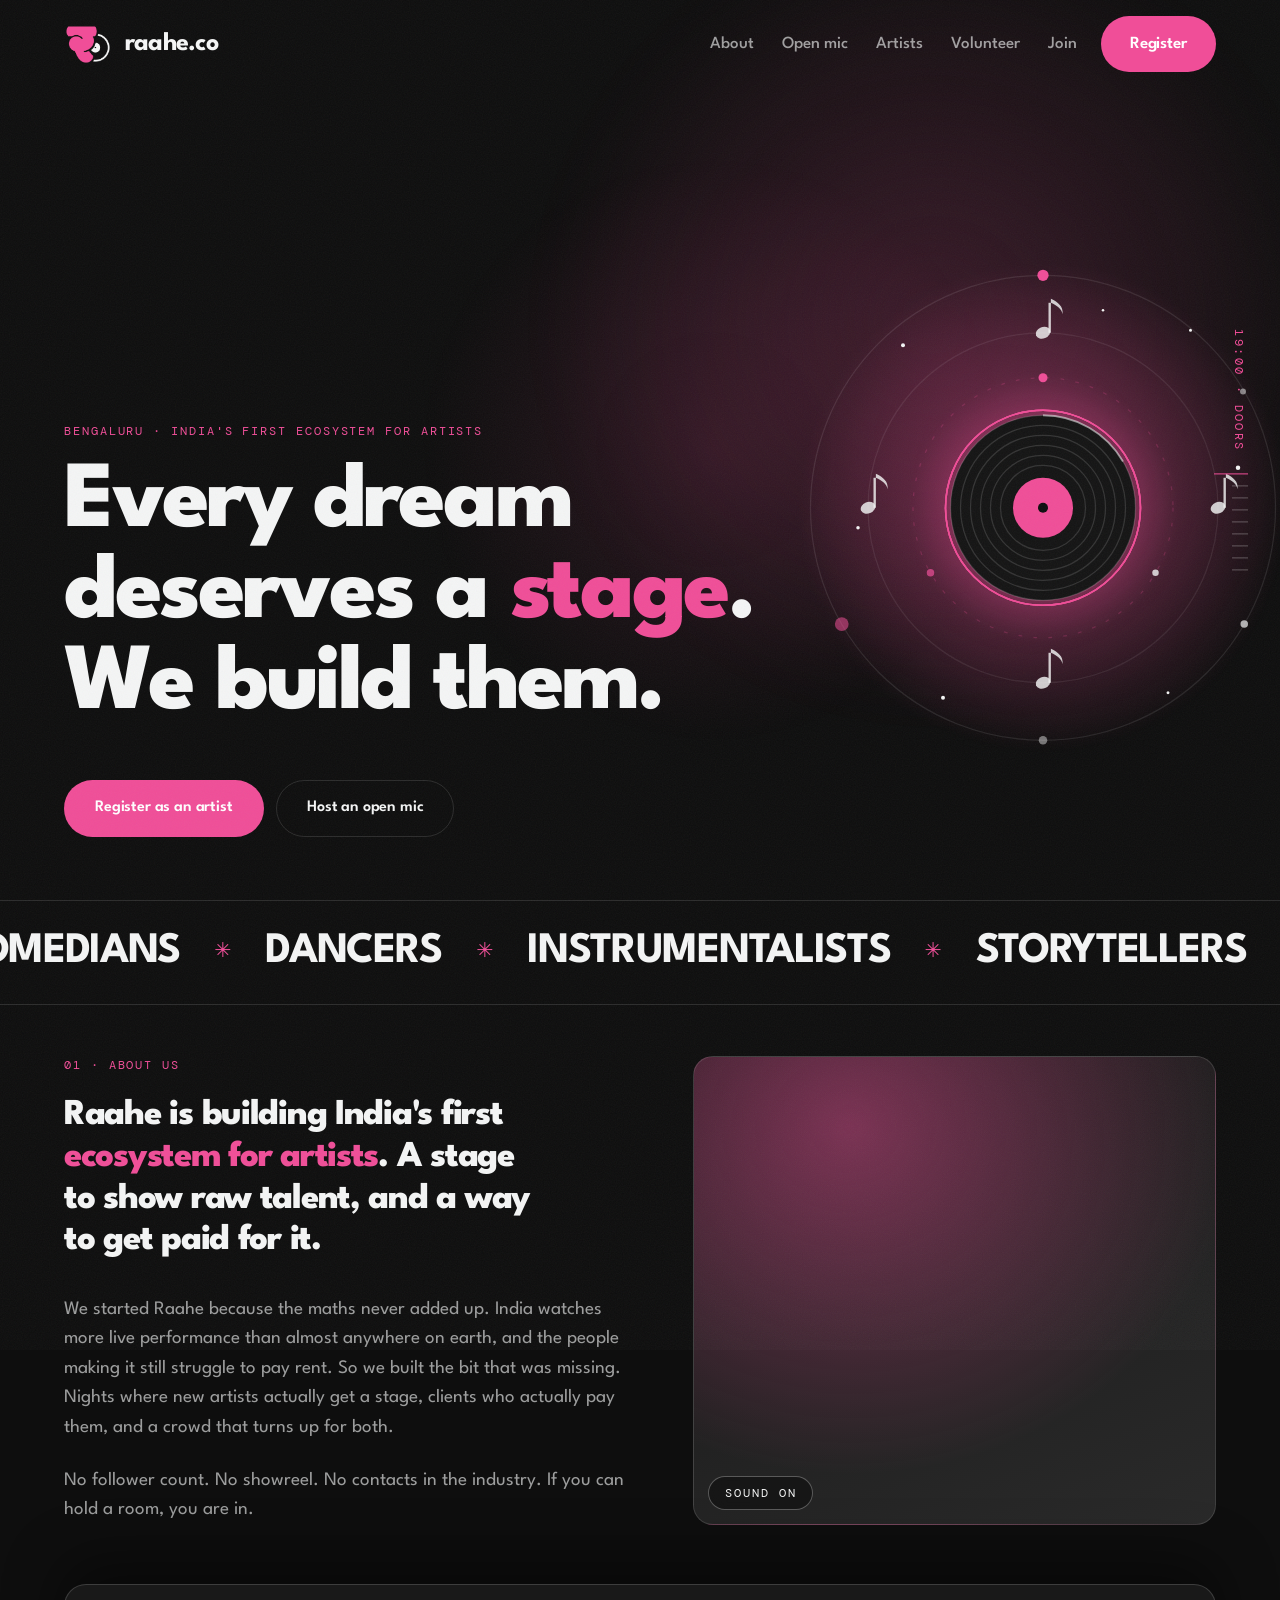
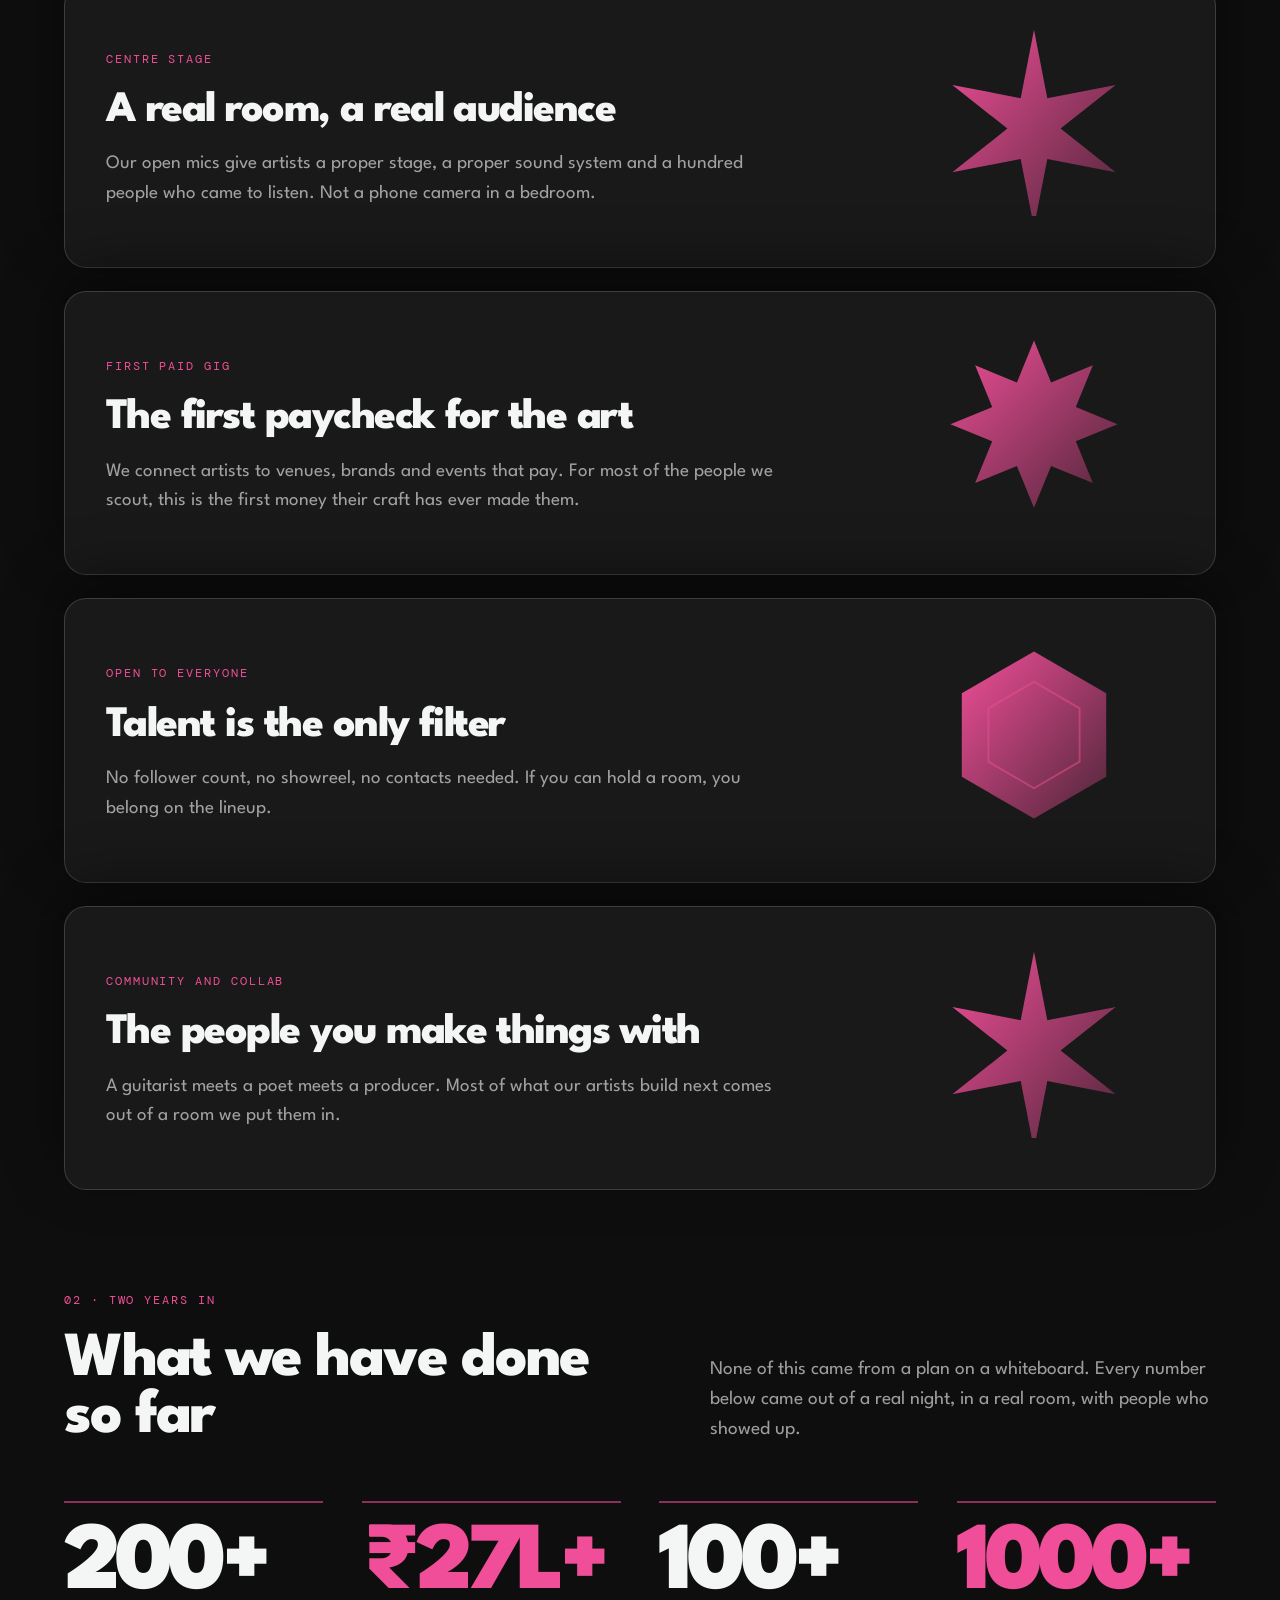
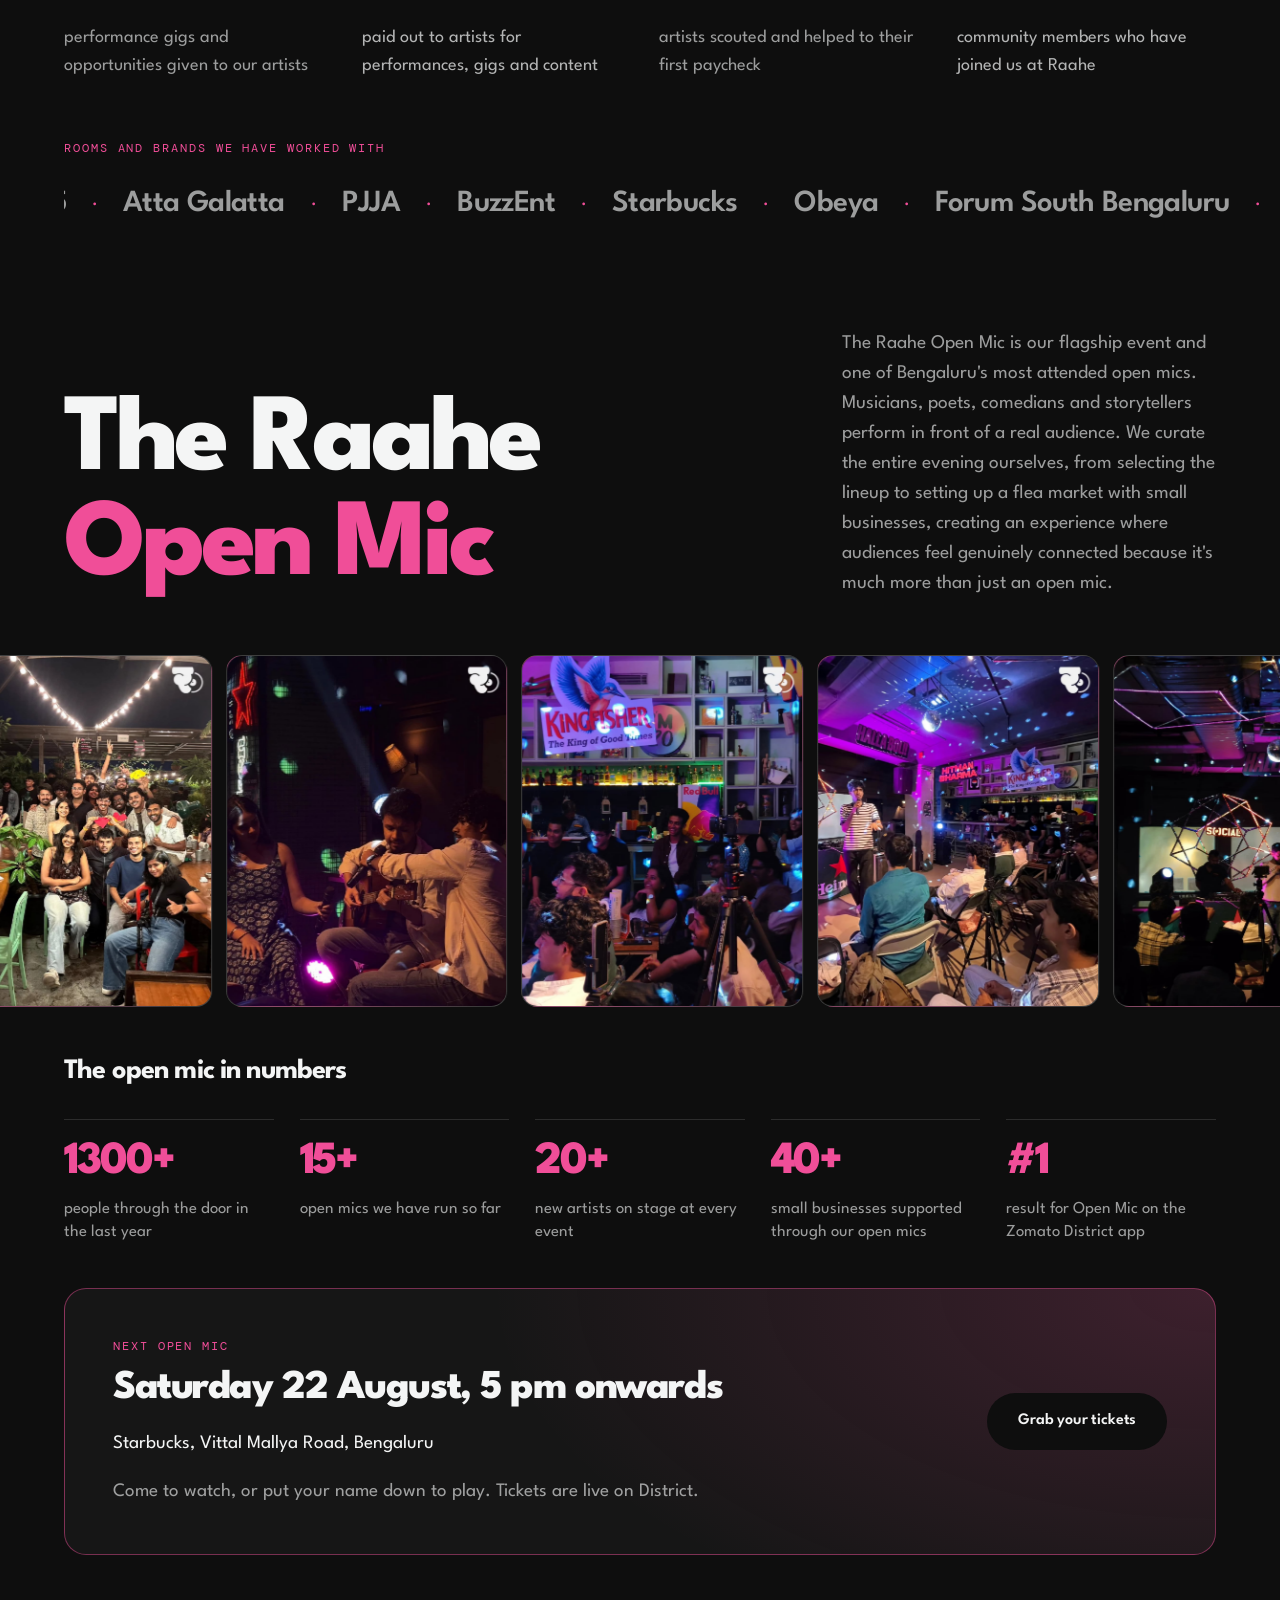
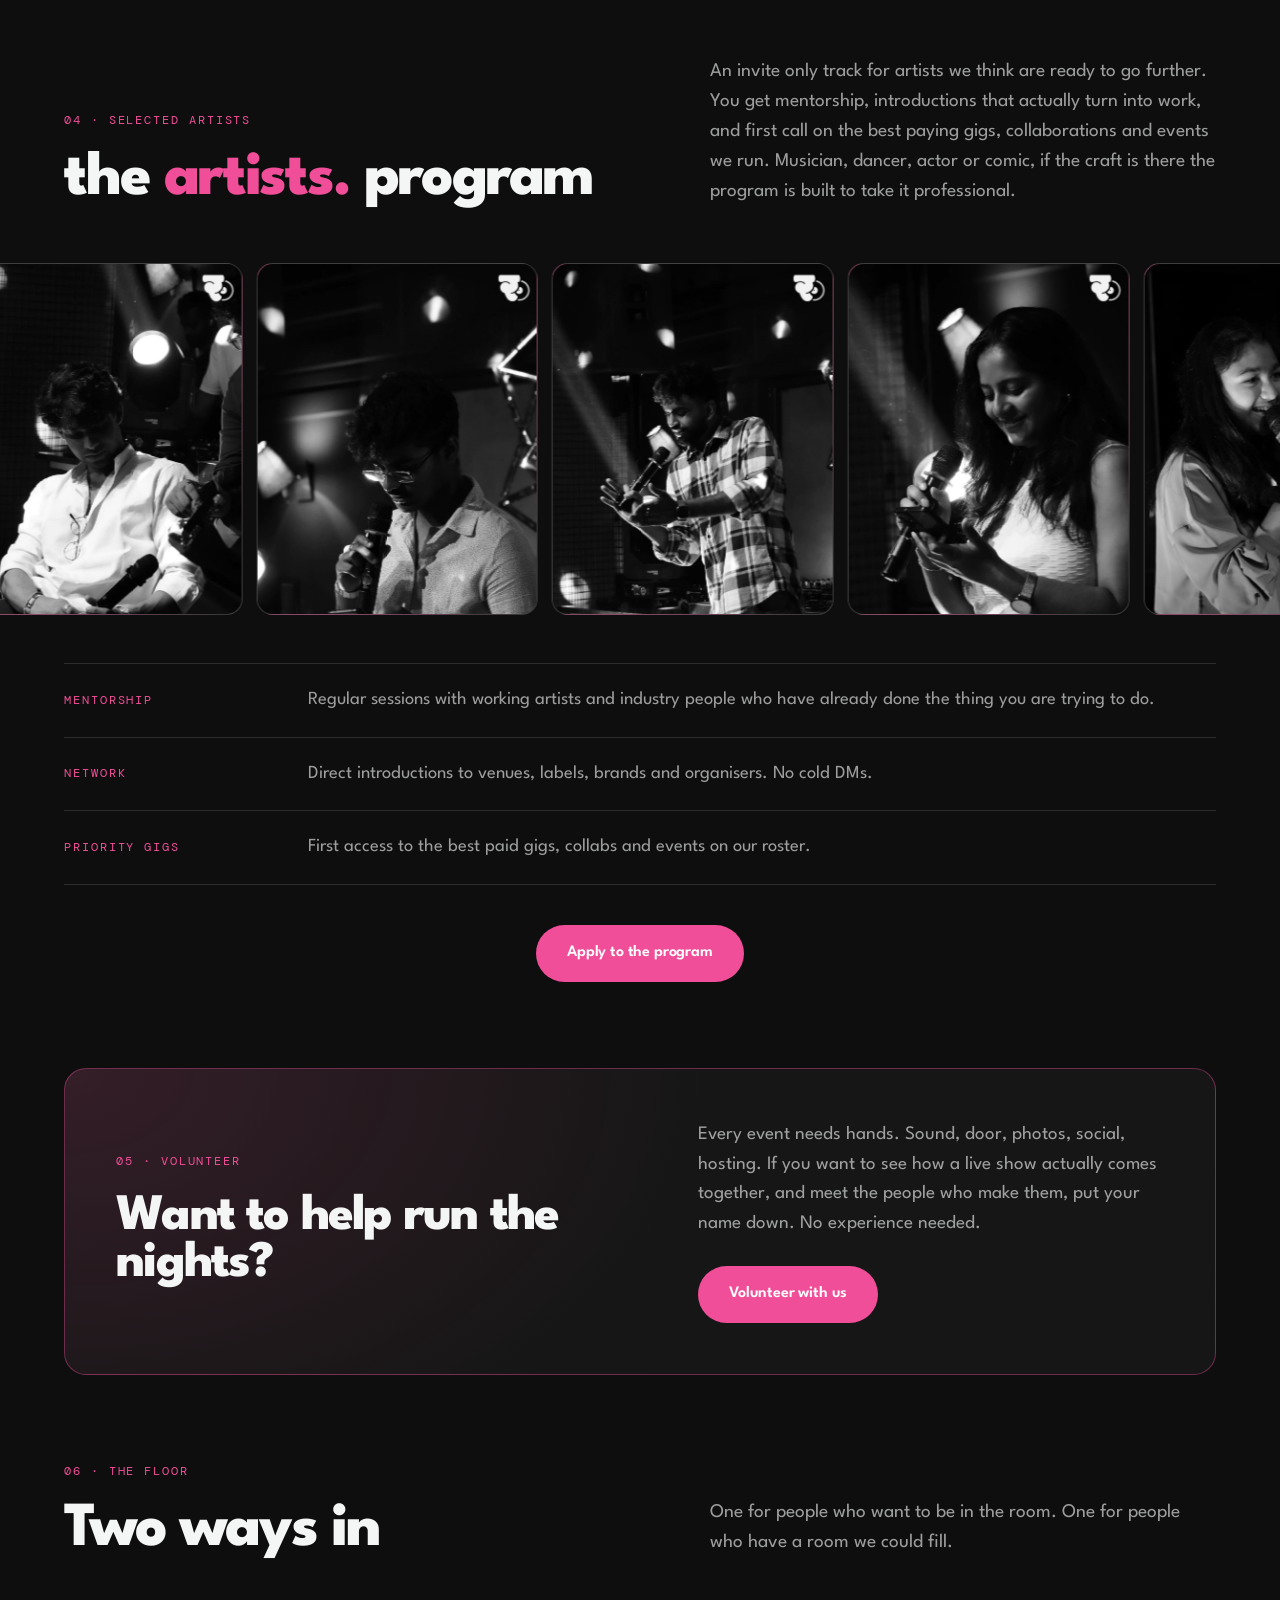
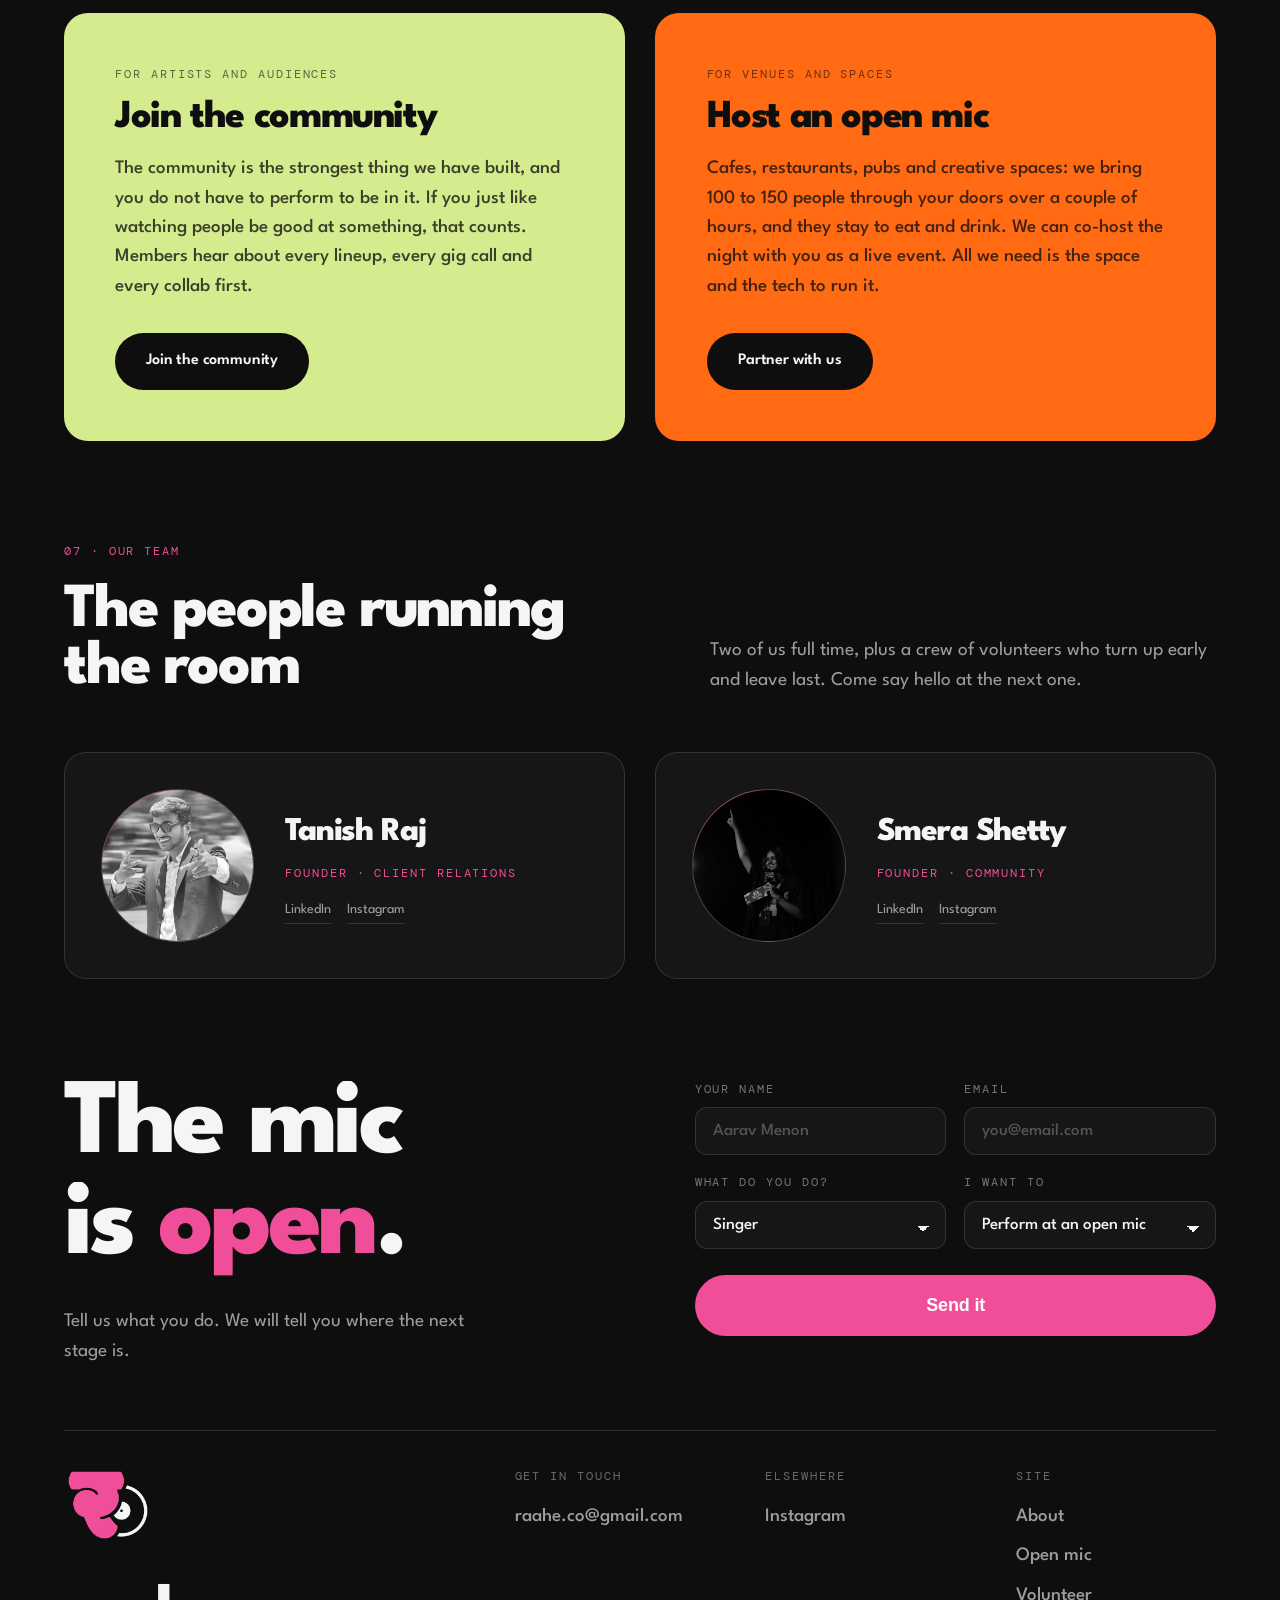
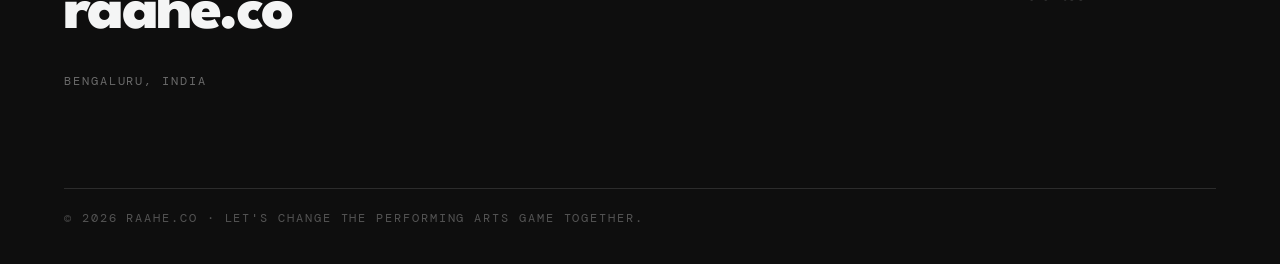
==== commit 4eaed8a5: "Update ticket information and button text in index.html" ====
--- a/index.html
+++ b/index.html
@@ -370,11 +370,12 @@
   <aside class="tickets reveal">
     <div class="tickets__copy">
       <p class="mono">Next open mic</p>
-      <h3>Tickets are live on District.</h3>
-      <p class="tickets__sub">Come watch, or put your name down to play. Both are worth your evening.</p>
-    </div>
-    <a class="btn btn--pink magnetic" href="https://link.district.in/DSTRKT/0q8uw5ie" target="_blank" rel="noopener">
-      <span>Get tickets</span>
+      <h3>Saturday 22 August, 5 pm onwards</h3>
+      <p class="tickets__where">Starbucks, Vittal Mallya Road, Bengaluru</p>
+      <p class="tickets__sub">Come to watch, or put your name down to play. Tickets are live on District.</p>
+    </div>
+    <a class="btn btn--dark magnetic" href="https://link.district.in/DSTRKT/0q8uw5ie" target="_blank" rel="noopener">
+      <span>Grab your tickets</span>
     </a>
   </aside>
 </section>
--- a/styles.css
+++ b/styles.css
@@ -772,7 +772,31 @@
 /* ---------------------------------------------------------
    Phones only: the record becomes a backdrop and the words
    take the middle of the screen. Desktop is untouched.
-   --------------------------------------------------------- *//* ---------------------------------------------------------
+   --------------------------------------------------------- *//* The open mic is the flagship, so on desktop it gets the loudest
+   heading on the page and a wider share of the row. */
+@media (min-width:769px){
+  .slot--openmic .slot__head--split{
+    grid-template-columns:minmax(0,1.3fr) minmax(0,.7fr);
+    align-items:end;
+  }
+  .slot--openmic .slot__head--split .h2{
+    font-size:clamp(58px,9.4vw,168px);
+    line-height:.84;
+    letter-spacing:-.045em;
+  }
+}
+
+/* Open mic is the flagship, so it gets the biggest heading on the page. */
+@media (min-width:769px){
+  .slot--openmic .slot__head--split{
+    grid-template-columns:minmax(0,1.32fr) minmax(0,.68fr);
+  }
+  .slot--openmic .slot__head--split .h2{
+    font-size:clamp(54px,8.6vw,150px); line-height:.88; letter-spacing:-.045em;
+  }
+}
+
+/* ---------------------------------------------------------
    Phones. Everything below only applies at 768px and under,
    desktop is untouched.
    --------------------------------------------------------- */
@@ -780,19 +804,22 @@
 
   /* --- Hero --- */
   .hero{
-    justify-content:center; min-height:88svh; text-align:center;
-    padding-bottom:clamp(30px,5vh,52px);
+    justify-content:center; min-height:78svh; text-align:center;
+    /* tighter side margins buy real estate for the headline */
+    padding-left:14px; padding-right:14px;
+    padding-bottom:clamp(26px,4vh,44px);
   }
   .hero__grid{ display:flex; flex-direction:column; align-items:center; width:100%; }
-  .hero .eyebrow{ margin-bottom:16px; font-size:10px; letter-spacing:.09em; }
+  .hero .eyebrow{ margin-bottom:20px; font-size:11px; letter-spacing:.08em; }
   .hero__head{
-    max-width:none; margin-bottom:clamp(24px,4.5vh,36px);
-    font-size:clamp(42px,12.8vw,64px); line-height:.94;
-  }
-  .hero__actions{ width:100%; flex-direction:column; align-items:center; gap:10px; }
+    max-width:none; margin-bottom:clamp(30px,5.4vh,46px);
+    /* 10vw is the largest that still keeps "deserves a stage." on one line */
+    font-size:clamp(30px,10vw,48px); line-height:1; letter-spacing:-.06em;
+  }
+  .hero__actions{ width:100%; flex-direction:column; align-items:center; gap:12px; }
   .hero__actions .btn{
-    width:auto; min-width:min(300px,86%);
-    padding:14px 28px; font-size:15.5px;
+    width:auto; min-width:min(380px,95%);
+    padding:19px 28px; font-size:17.5px;
   }
 
   /* the record sits behind the words as a backdrop */
@@ -810,13 +837,16 @@
   /* --- Headings reflow ---
      They carry hard line breaks that suit a wide screen. On a phone those
      leave short ragged lines, so let the text run on and fill the column. */
-  .hero__head .line, .h2 .line, .statement .line, .encore__title .line{
+  .h2 .line, .statement .line, .encore__title .line{
     display:inline; overflow:visible; padding:0; margin:0;
   }
-  .hero__head .line > span, .h2 .line > span,
-  .statement .line > span, .encore__title .line > span{
+  .h2 .line > span, .statement .line > span, .encore__title .line > span{
     display:inline; transform:none; transition:none;
   }
+  /* The hero keeps its three written lines. It is sized above so that
+     "deserves a stage." fits on one line at every phone width. */
+  .hero__head .line{ overflow:visible; }
+  .hero__head .line > span{ transform:none; transition:none; }
   .hero__head, .h2, .statement, .encore__title{
     opacity:0; transform:translateY(16px);
     transition:opacity .7s ease, transform .8s var(--ease);
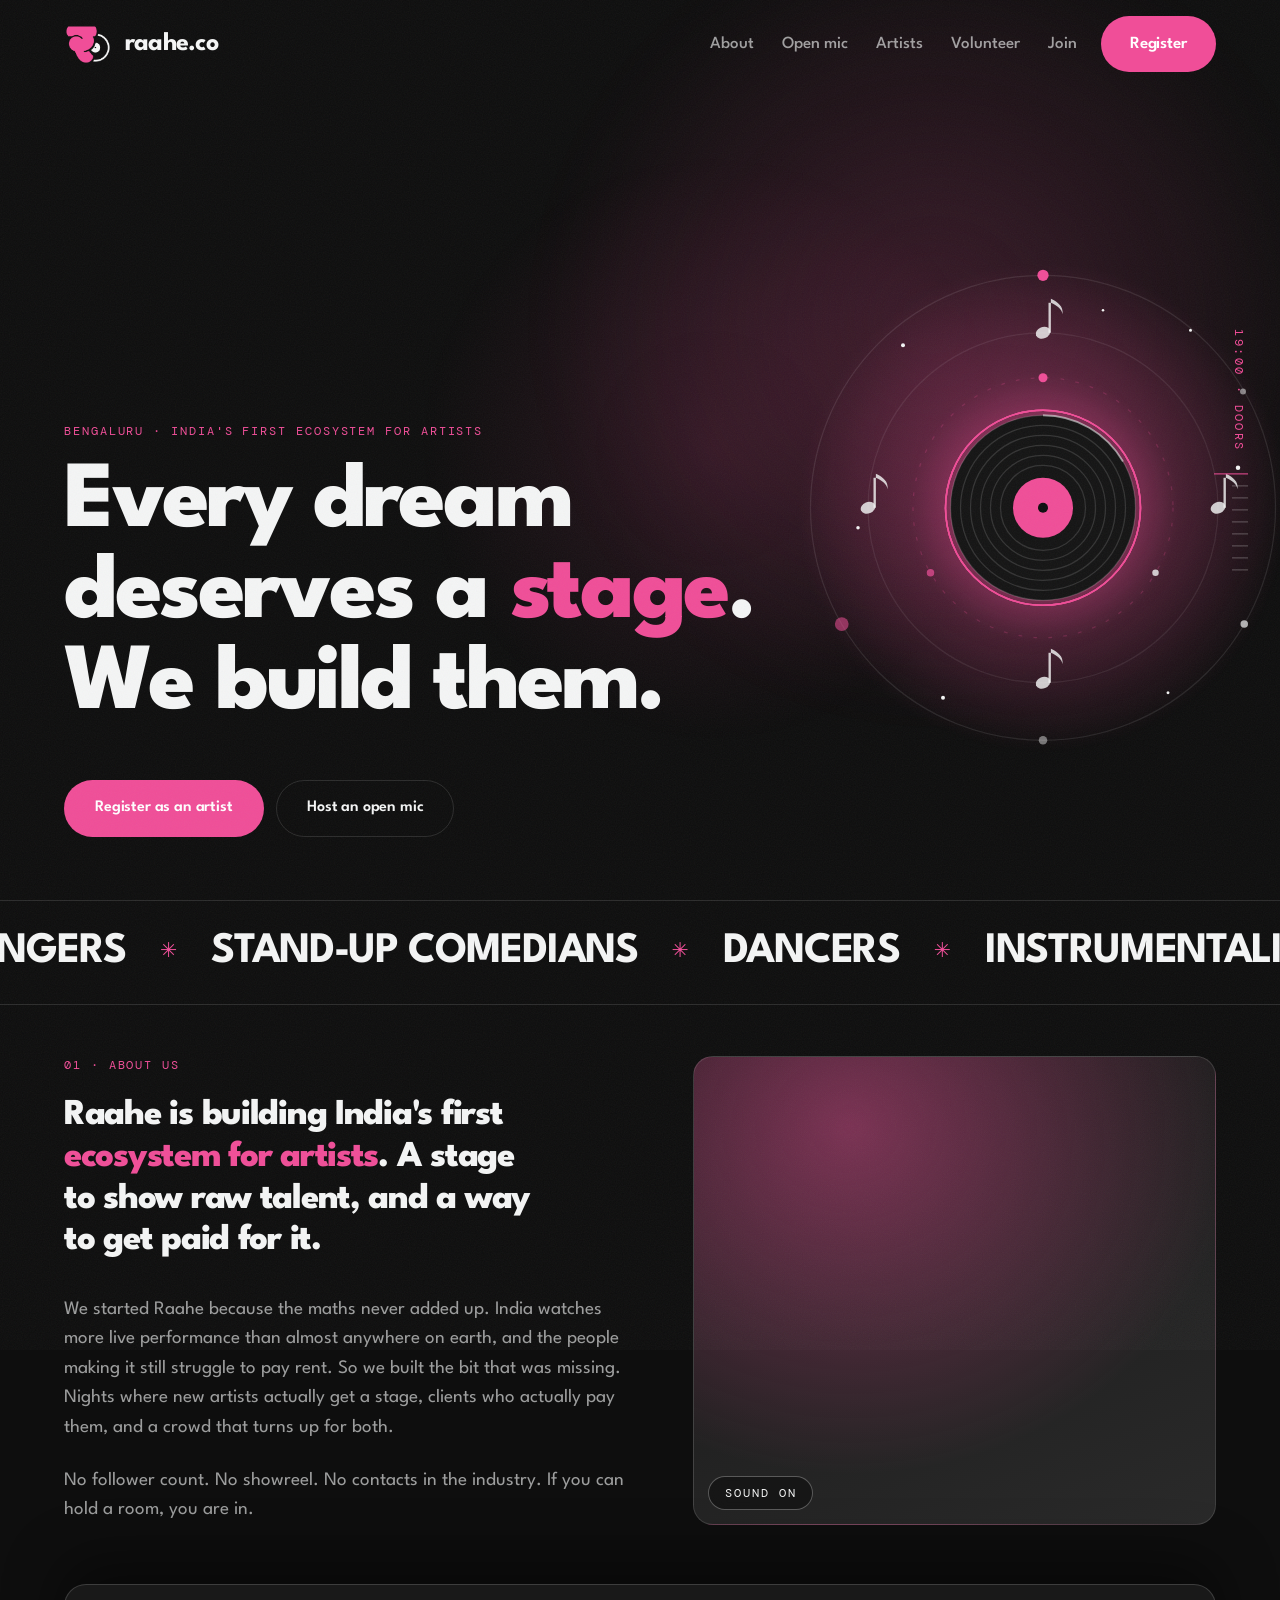
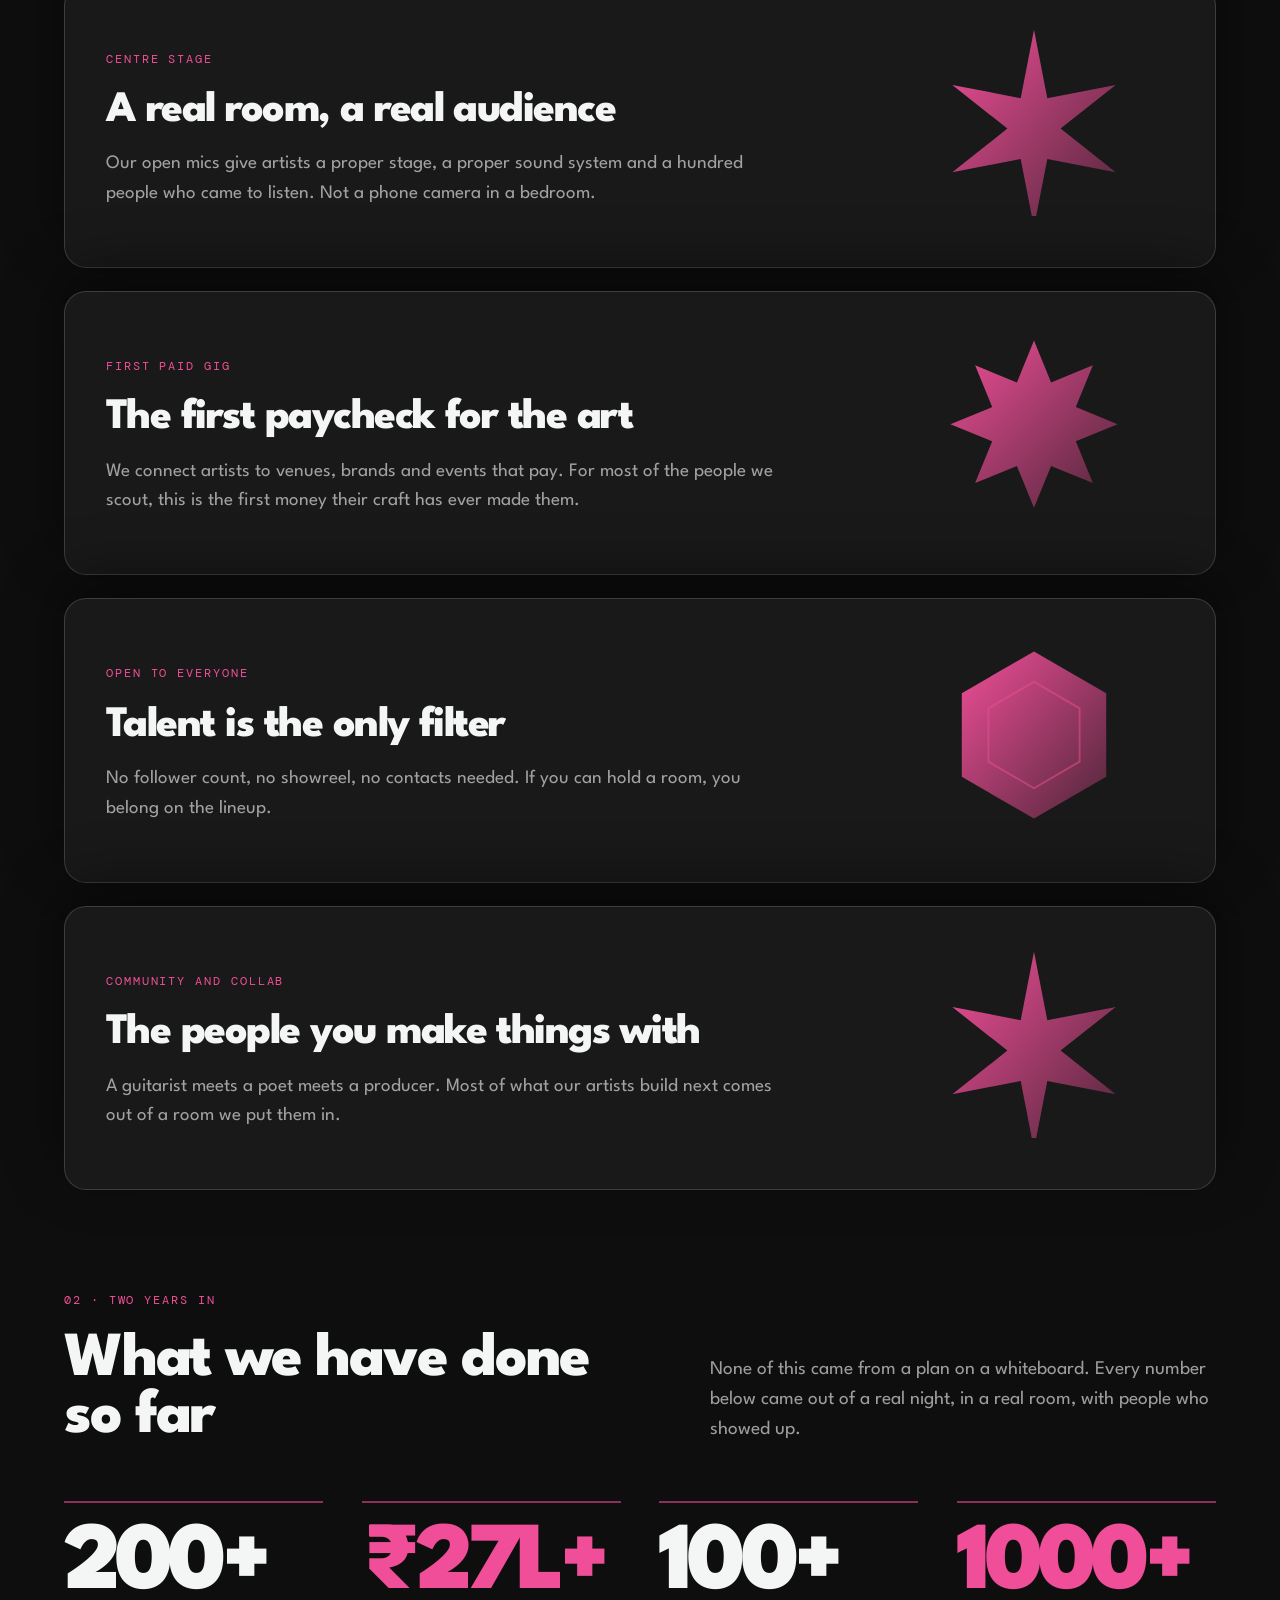
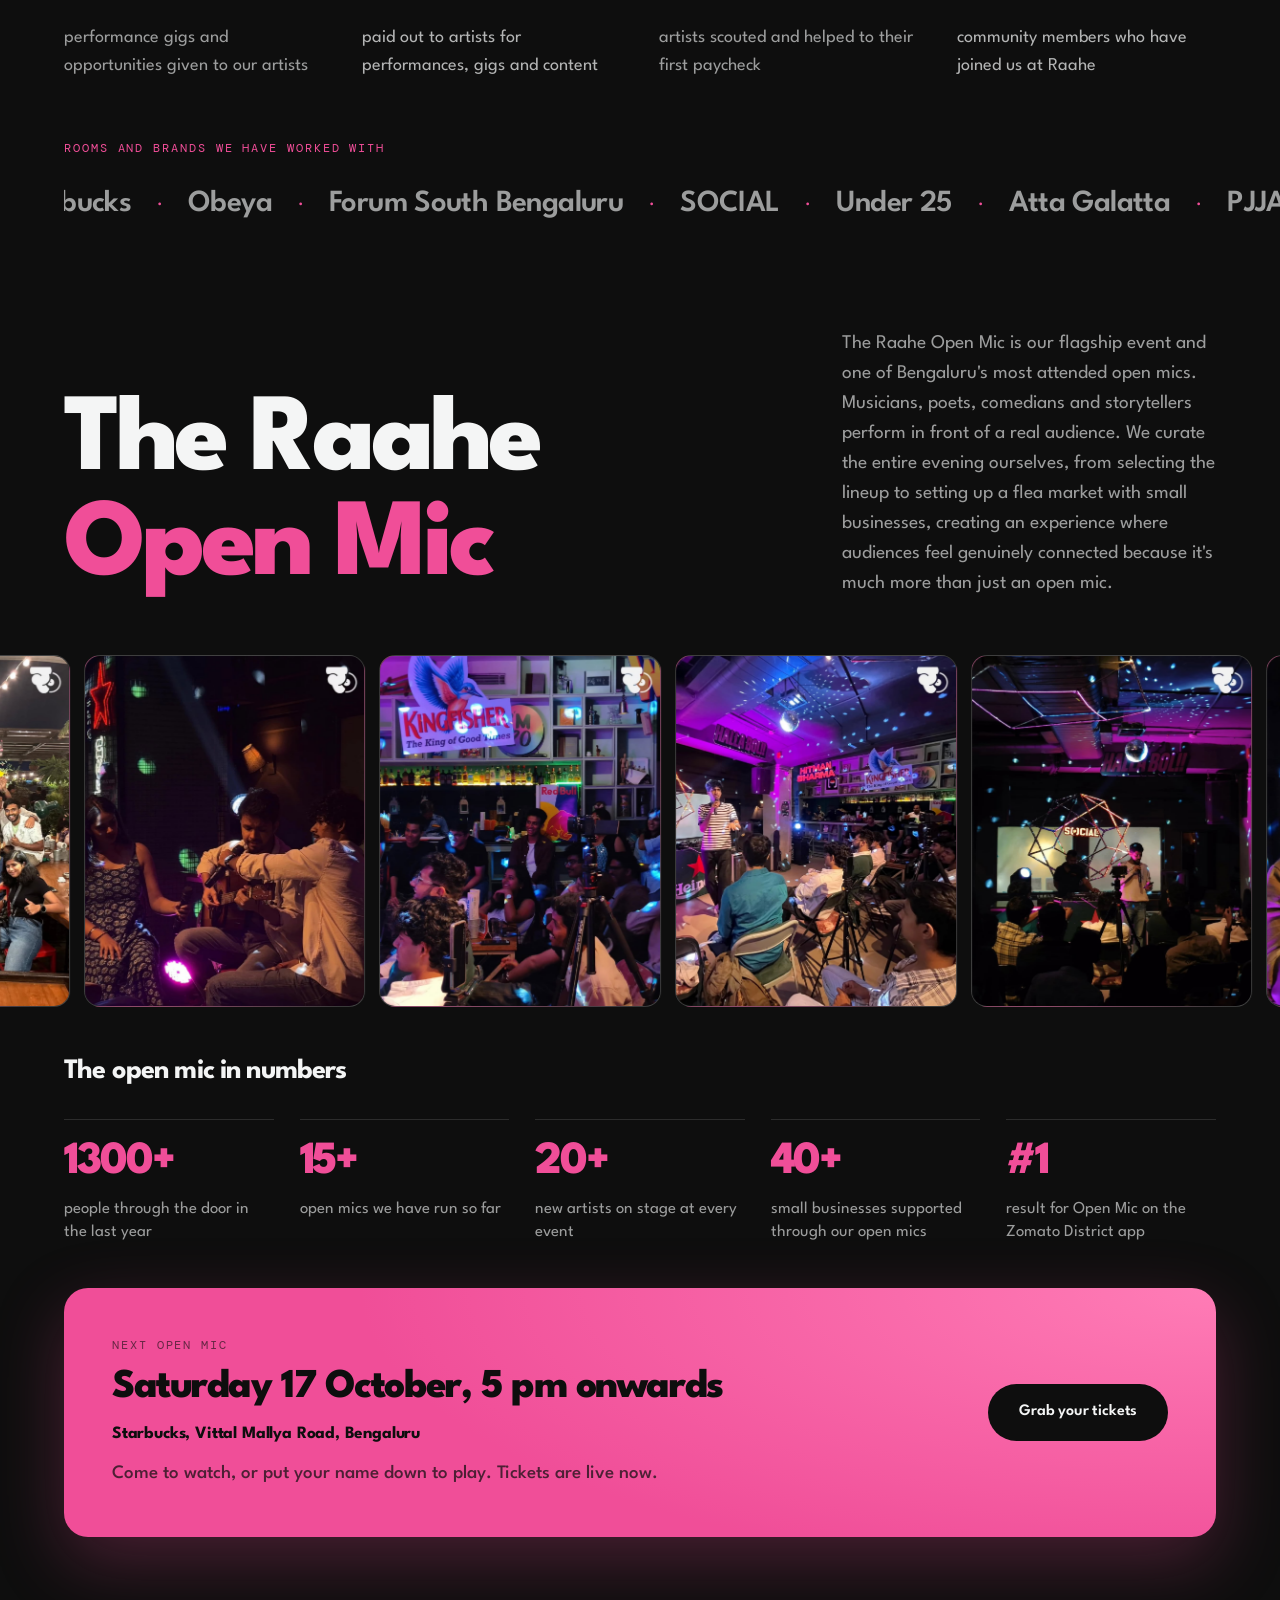
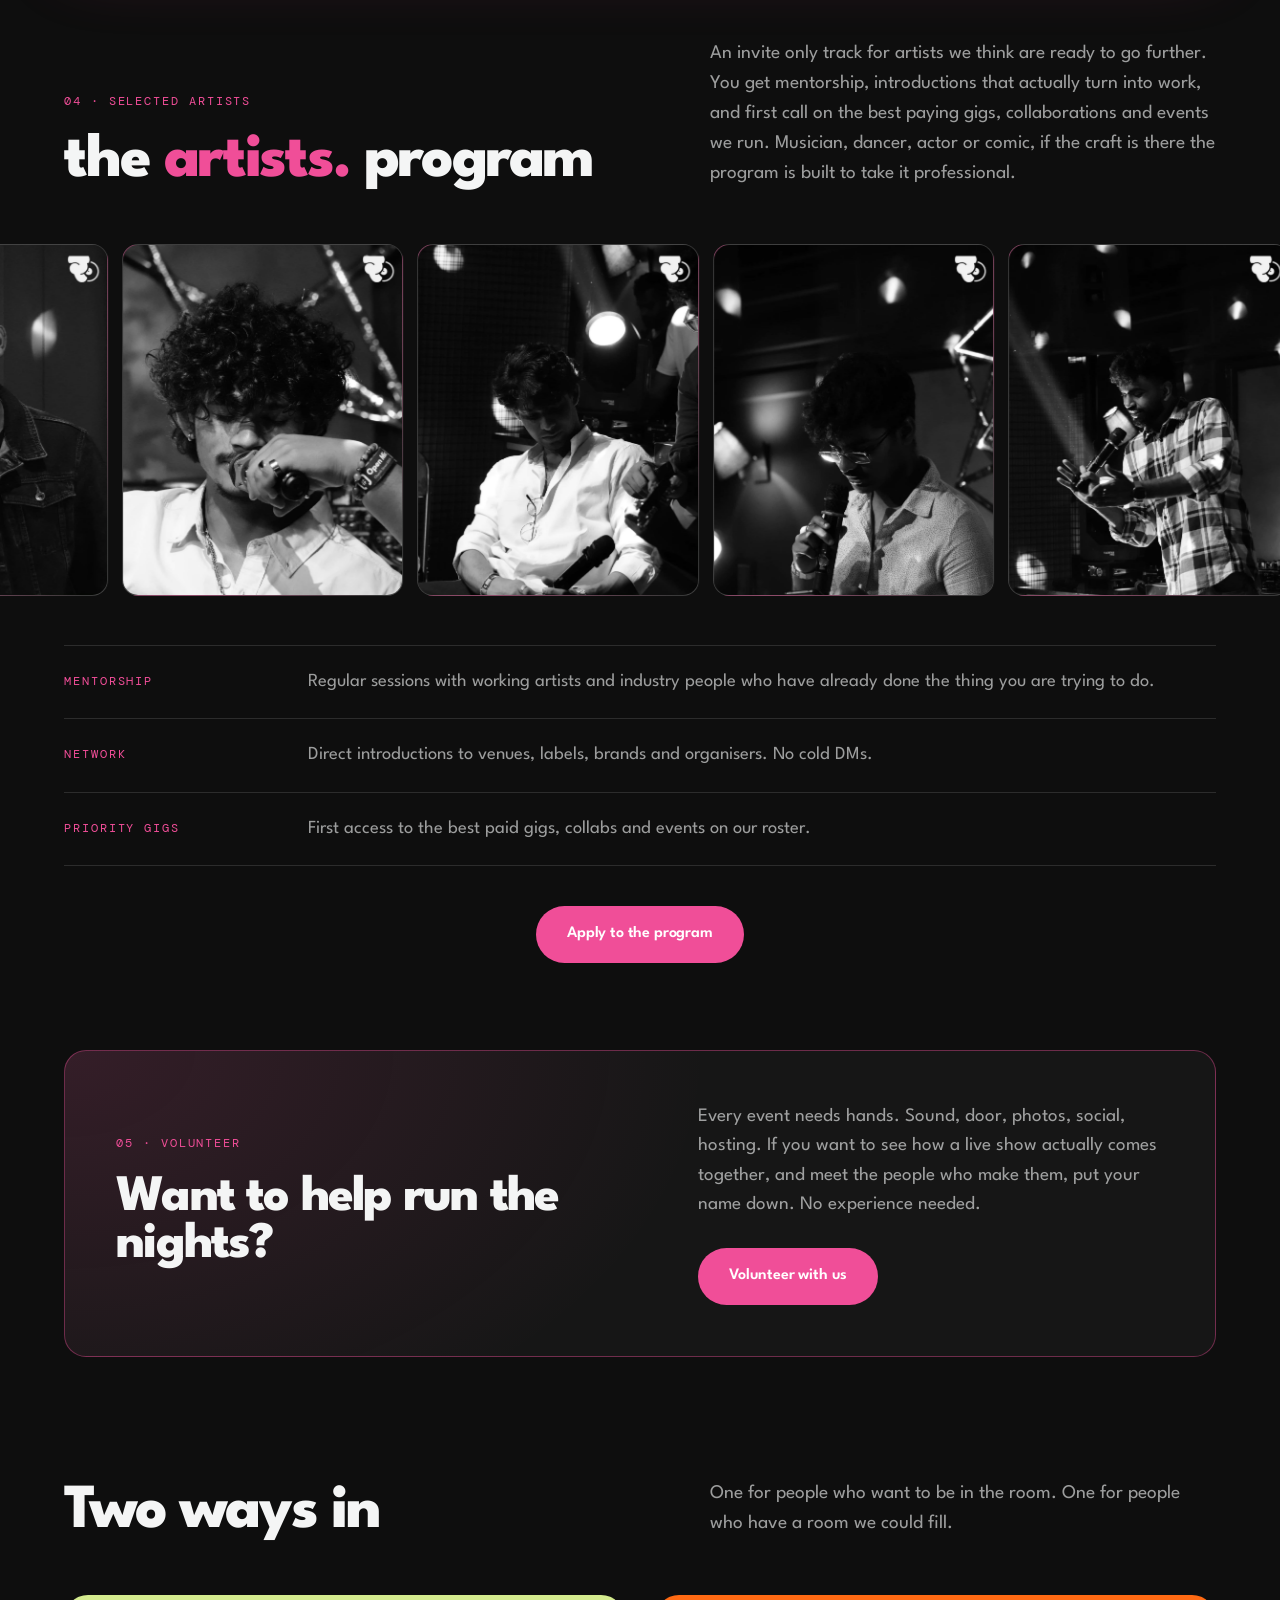
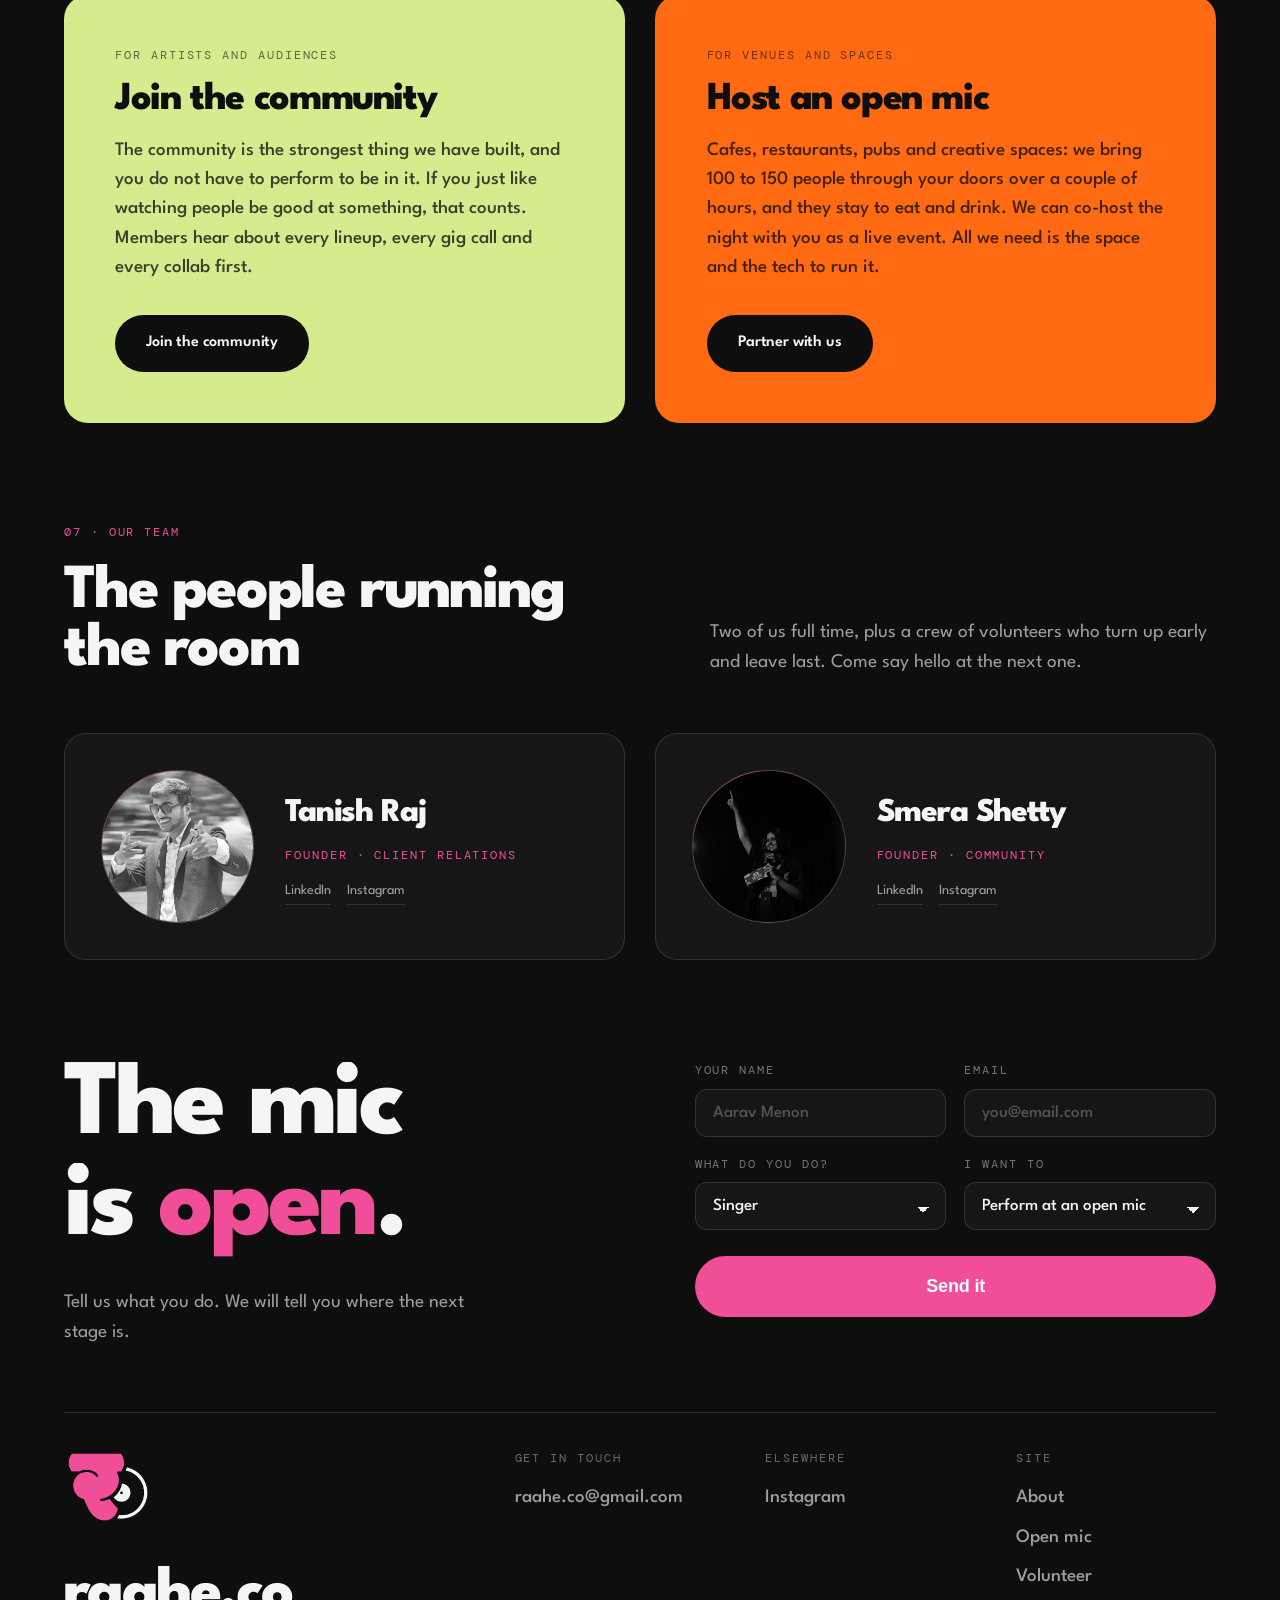
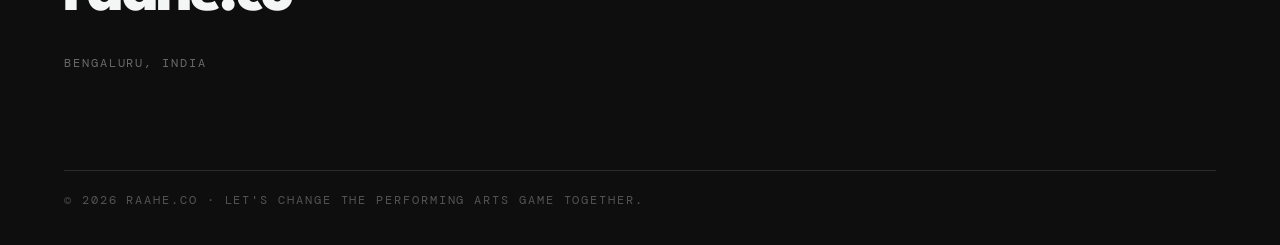
==== commit 63474768: "Update next open mic to 17 October with Beacons ticket link Co-Authored-By: Claude Opus 5.5 (1M cont" ====
--- a/index.html
+++ b/index.html
@@ -370,11 +370,11 @@
   <aside class="tickets reveal">
     <div class="tickets__copy">
       <p class="mono">Next open mic</p>
-      <h3>Saturday 22 August, 5 pm onwards</h3>
+      <h3>Saturday 17 October, 5 pm onwards</h3>
       <p class="tickets__where">Starbucks, Vittal Mallya Road, Bengaluru</p>
-      <p class="tickets__sub">Come to watch, or put your name down to play. Tickets are live on District.</p>
-    </div>
-    <a class="btn btn--dark magnetic" href="https://link.district.in/DSTRKT/0q8uw5ie" target="_blank" rel="noopener">
+      <p class="tickets__sub">Come to watch, or put your name down to play. Tickets are live now.</p>
+    </div>
+    <a class="btn btn--dark magnetic" href="https://beacons.ai/raahe" target="_blank" rel="noopener">
       <span>Grab your tickets</span>
     </a>
   </aside>
--- a/styles.css
+++ b/styles.css
@@ -552,23 +552,30 @@
 }
 .facts span{ display:block; margin-top:14px; color:var(--muted); font-size:.88em; line-height:1.4; }
 
+/* The flagship event gets the one solid pink card on the page. */
 .tickets{
   margin-top:clamp(28px,3.4vw,48px);
   display:flex; align-items:center; justify-content:space-between; gap:clamp(24px,4vw,48px);
   flex-wrap:wrap;
   padding:clamp(28px,4vw,48px);
-  border:1px solid color-mix(in srgb, var(--gel) 45%, transparent);
-  border-radius:22px;
+  border:0;
+  border-radius:24px;
   background:
-    radial-gradient(90% 200% at 100% 0%, color-mix(in srgb, var(--gel) 18%, transparent), transparent 70%),
-    var(--ink-2);
-}
-.tickets__copy .mono{ color:var(--gel); margin:0 0 12px; }
+    radial-gradient(120% 190% at 100% 0%, #FF7CB6, transparent 62%),
+    var(--pink);
+  color:var(--ink);
+  box-shadow:0 24px 70px color-mix(in srgb, var(--pink) 26%, transparent);
+}
+.tickets__copy .mono{ color:rgba(14,14,14,.6); margin:0 0 12px; }
 .tickets h3{
   margin:0; font-size:clamp(26px,3.2vw,44px); font-weight:800;
-  letter-spacing:-.035em; line-height:1.02;
-}
-.tickets__sub{ margin:14px 0 0; color:var(--muted); max-width:56ch; }
+  letter-spacing:-.035em; line-height:1.02; color:var(--ink);
+}
+.tickets__where{
+  margin:12px 0 0; font-weight:700; color:var(--ink);
+  font-size:clamp(16px,1.35vw,20px); letter-spacing:-.01em;
+}
+.tickets__sub{ margin:12px 0 0; color:rgba(14,14,14,.72); max-width:56ch; font-weight:500; }
 
 /* ---------------------------------------------------------
    05 · Volunteer
@@ -757,10 +764,13 @@
 @media (max-width:620px){
   .scores{ grid-template-columns:1fr; }
   .facts{ grid-template-columns:1fr; }
-  .footer{ grid-template-columns:repeat(2,1fr); gap:30px 20px; }
+  .footer{ grid-template-columns:1.5fr .95fr .9fr; gap:28px 10px; }
   .footer__brand{ grid-column:1 / -1; }
   .footer__logo{ width:46px; margin-bottom:12px; }
   .footer__word{ font-size:clamp(30px,10vw,44px); }
+  .footer__col{ gap:8px; }
+  .footer__col .mono{ font-size:9.5px; letter-spacing:.1em; margin-bottom:2px; }
+  .footer__col a{ font-size:12.5px; overflow-wrap:anywhere; }
   .hero__actions .btn{ width:100%; }
   .program__list li{ grid-template-columns:1fr; gap:8px; }
 }
@@ -801,25 +811,39 @@
    desktop is untouched.
    --------------------------------------------------------- */
 @media (max-width:768px){
+  :root{ --band-h:56px; }
 
   /* --- Hero --- */
   .hero{
-    justify-content:center; min-height:78svh; text-align:center;
+    justify-content:center; text-align:center;
+    /* the hero and the discipline bar together make exactly one screen,
+       so the bar is the last thing visible before you scroll.
+       svh is the height with the browser bars showing, so it always fits. */
+    min-height:calc(100vh - var(--band-h));
+    min-height:calc(100svh - var(--band-h));
     /* tighter side margins buy real estate for the headline */
     padding-left:14px; padding-right:14px;
-    padding-bottom:clamp(26px,4vh,44px);
+    padding-bottom:clamp(20px,3vh,36px);
   }
   .hero__grid{ display:flex; flex-direction:column; align-items:center; width:100%; }
   .hero .eyebrow{ margin-bottom:20px; font-size:11px; letter-spacing:.08em; }
+
+  /* the discipline bar. Fixed height so the maths above is exact. */
+  .hero + .ticker{
+    height:var(--band-h); padding:0;
+    display:flex; align-items:center;
+  }
+  .hero + .ticker .ticker__track span{ font-size:21px; line-height:1.1; }
+  .hero + .ticker .ticker__track i{ font-size:13px; }
   .hero__head{
     max-width:none; margin-bottom:clamp(30px,5.4vh,46px);
     /* 10vw is the largest that still keeps "deserves a stage." on one line */
     font-size:clamp(30px,10vw,48px); line-height:1; letter-spacing:-.06em;
   }
-  .hero__actions{ width:100%; flex-direction:column; align-items:center; gap:12px; }
+  .hero__actions{ width:100%; flex-direction:column; align-items:center; gap:11px; }
   .hero__actions .btn{
-    width:auto; min-width:min(380px,95%);
-    padding:19px 28px; font-size:17.5px;
+    width:auto; min-width:min(350px,90%);
+    padding:16px 28px; font-size:16.5px;
   }
 
   /* the record sits behind the words as a backdrop */
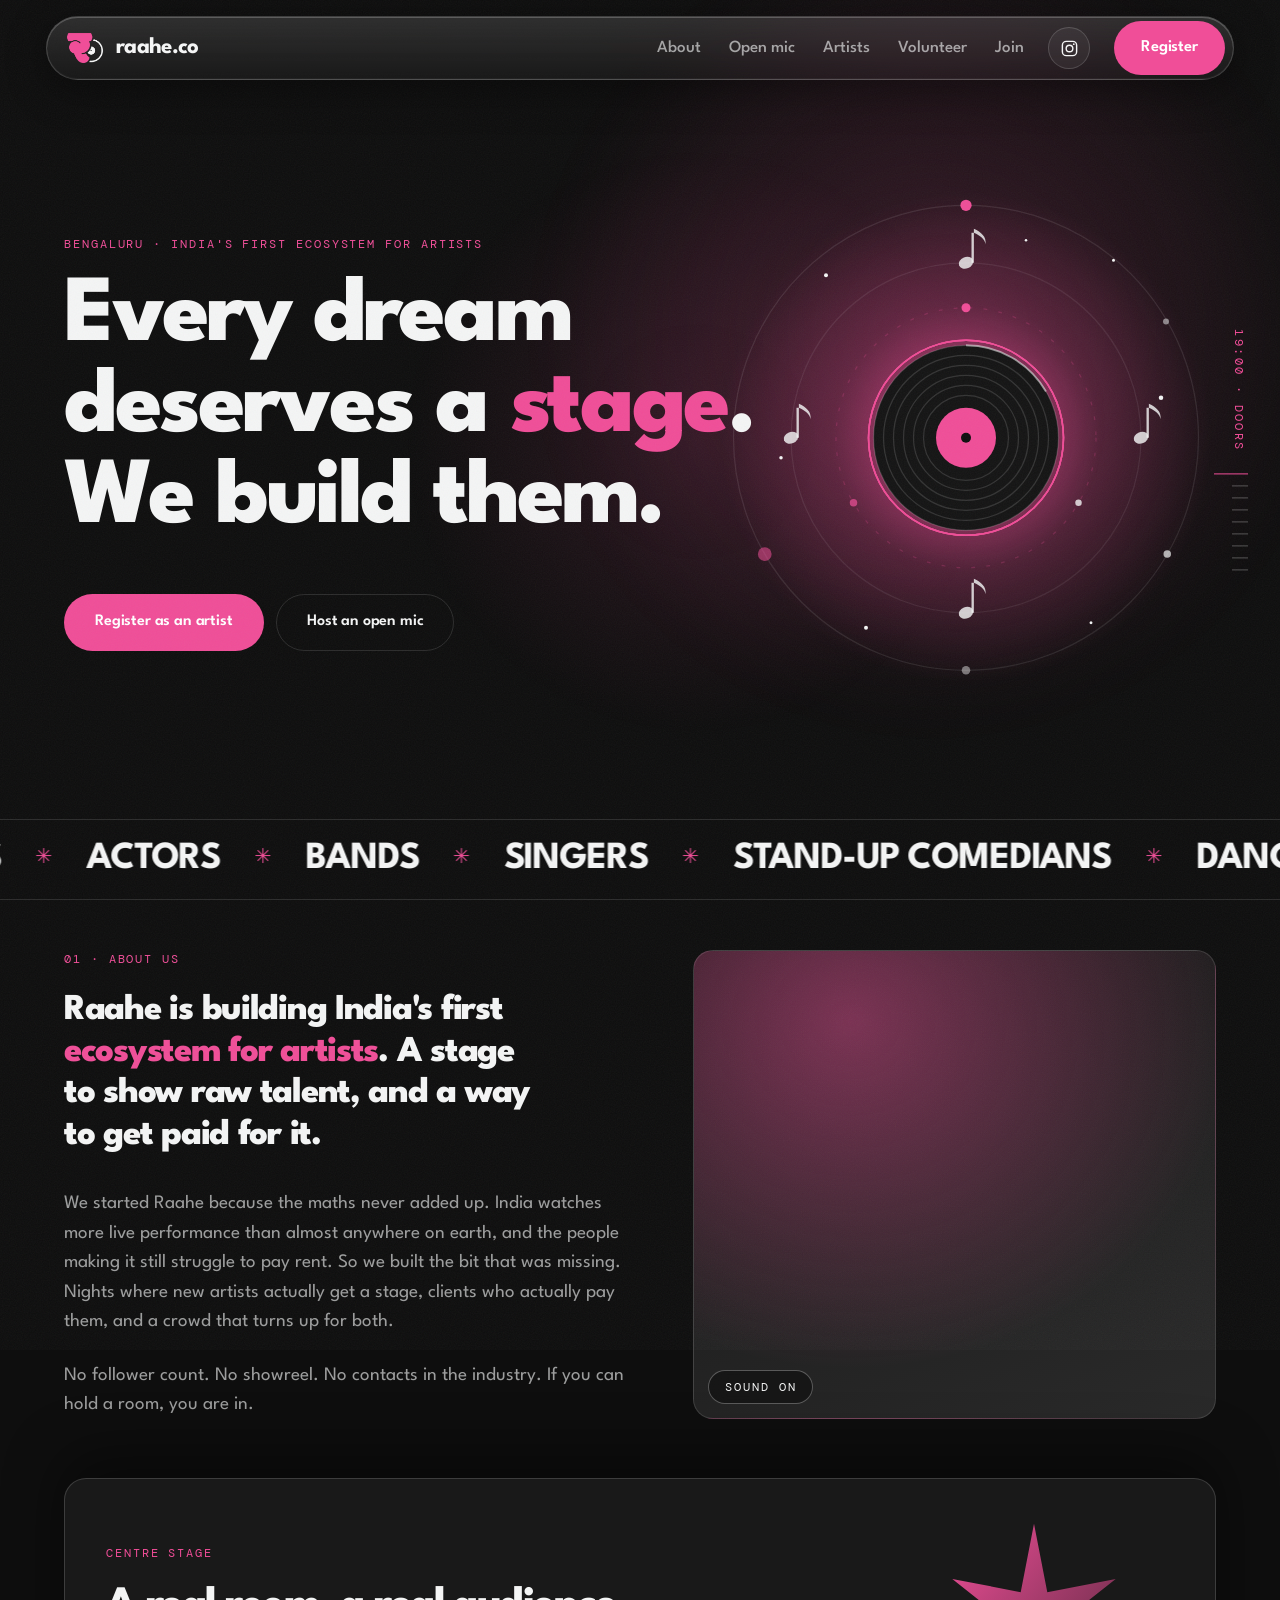
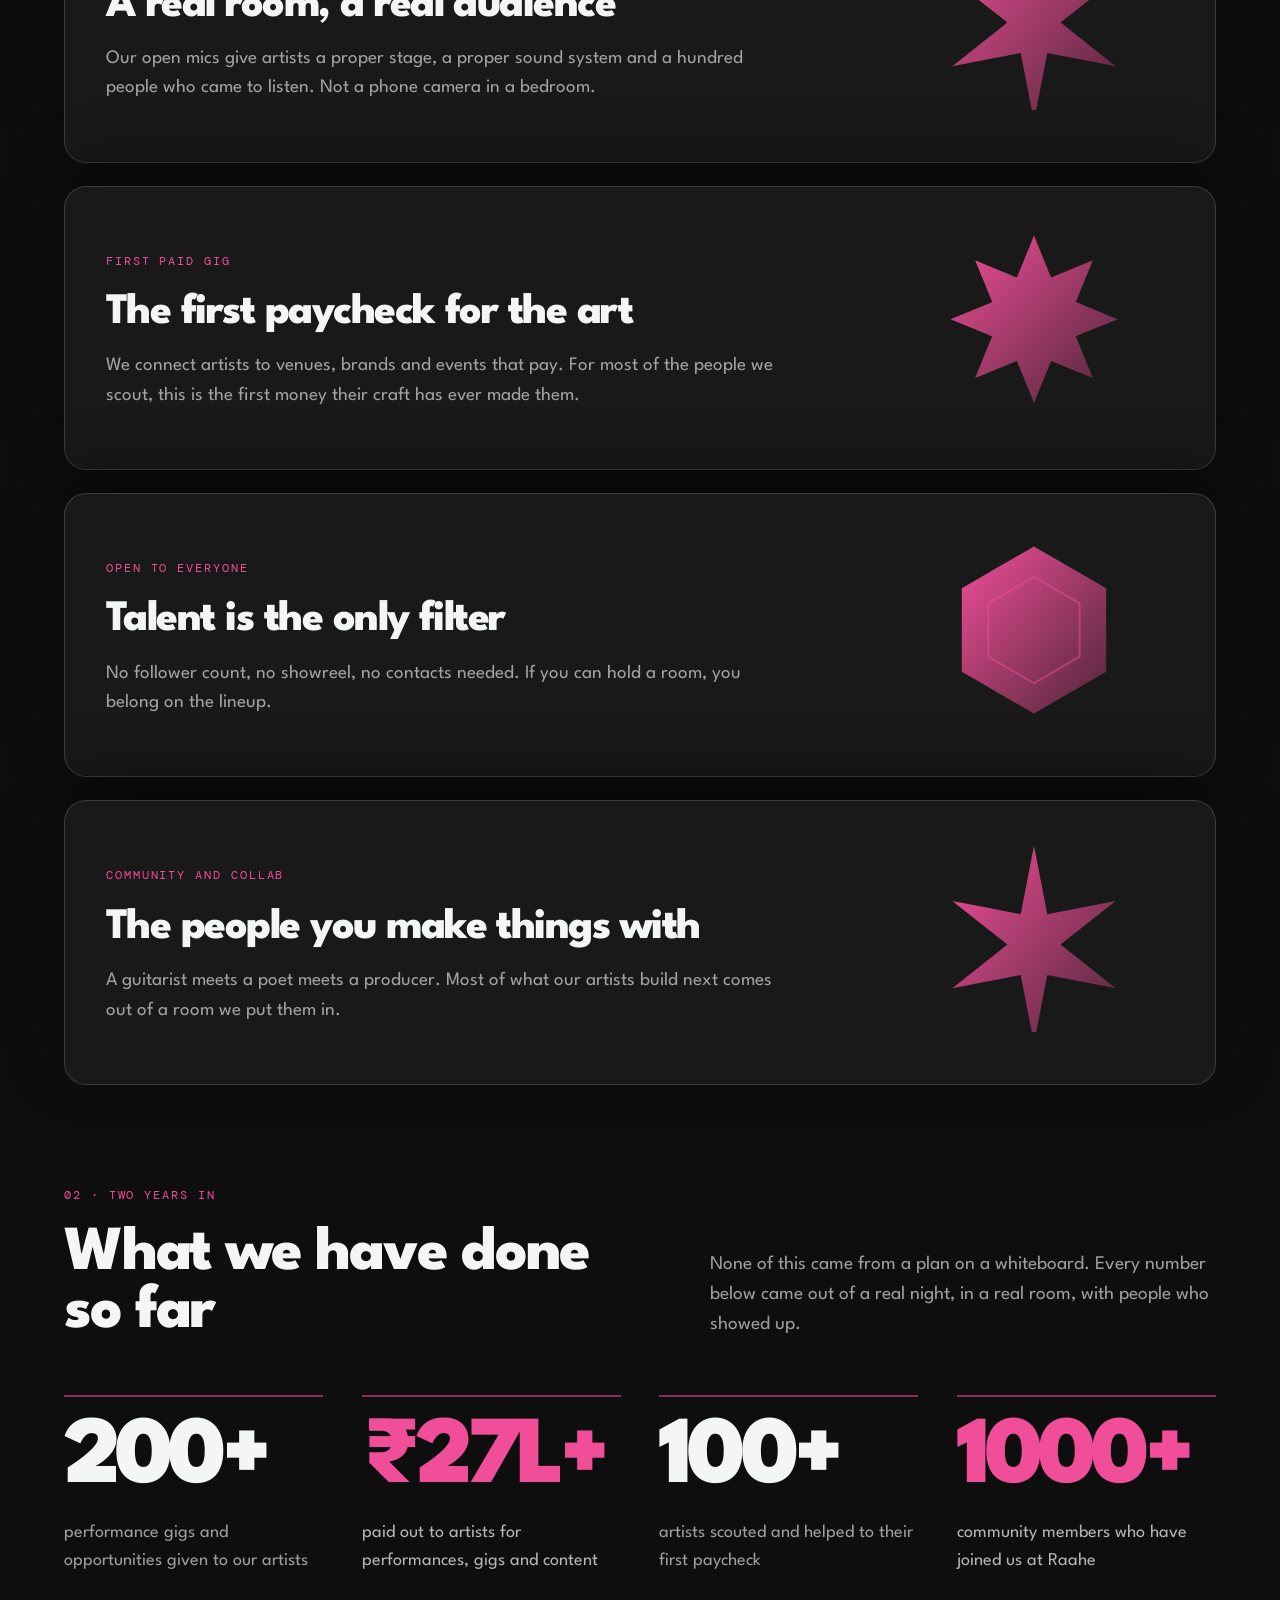
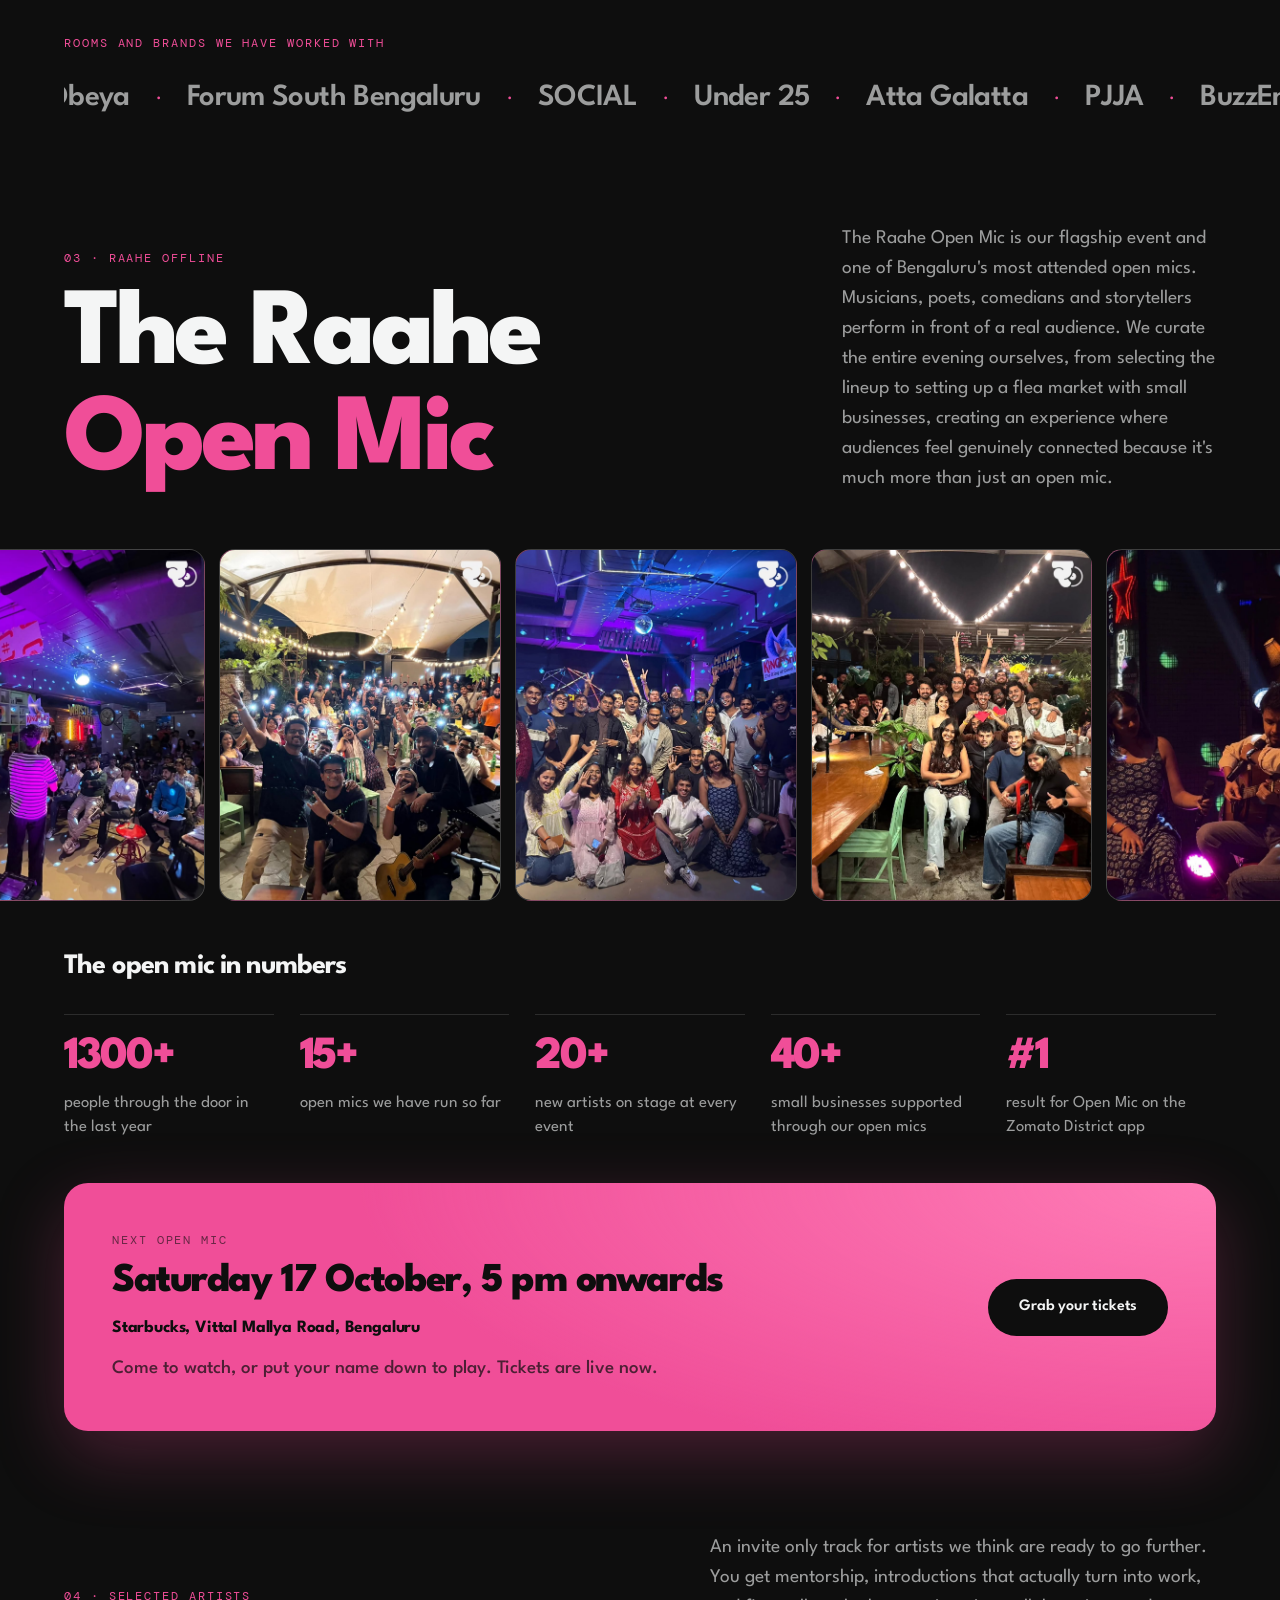
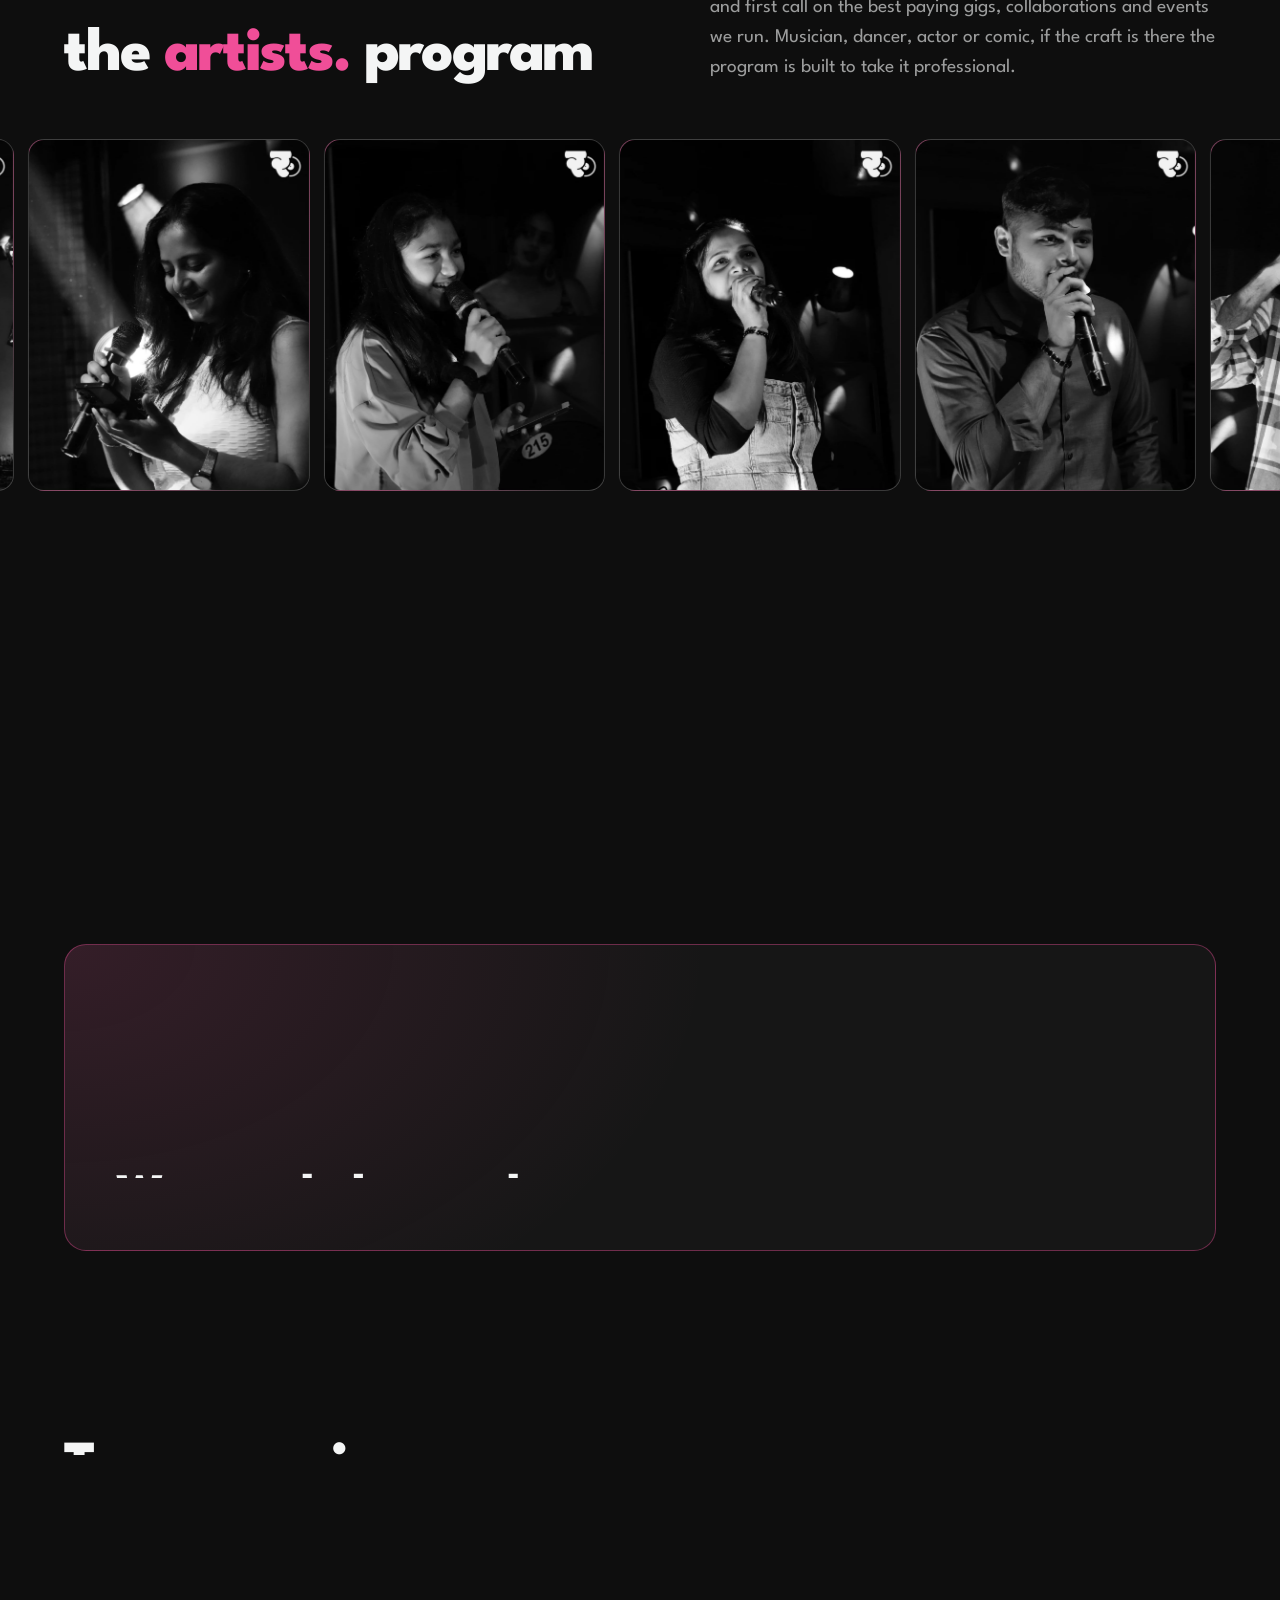
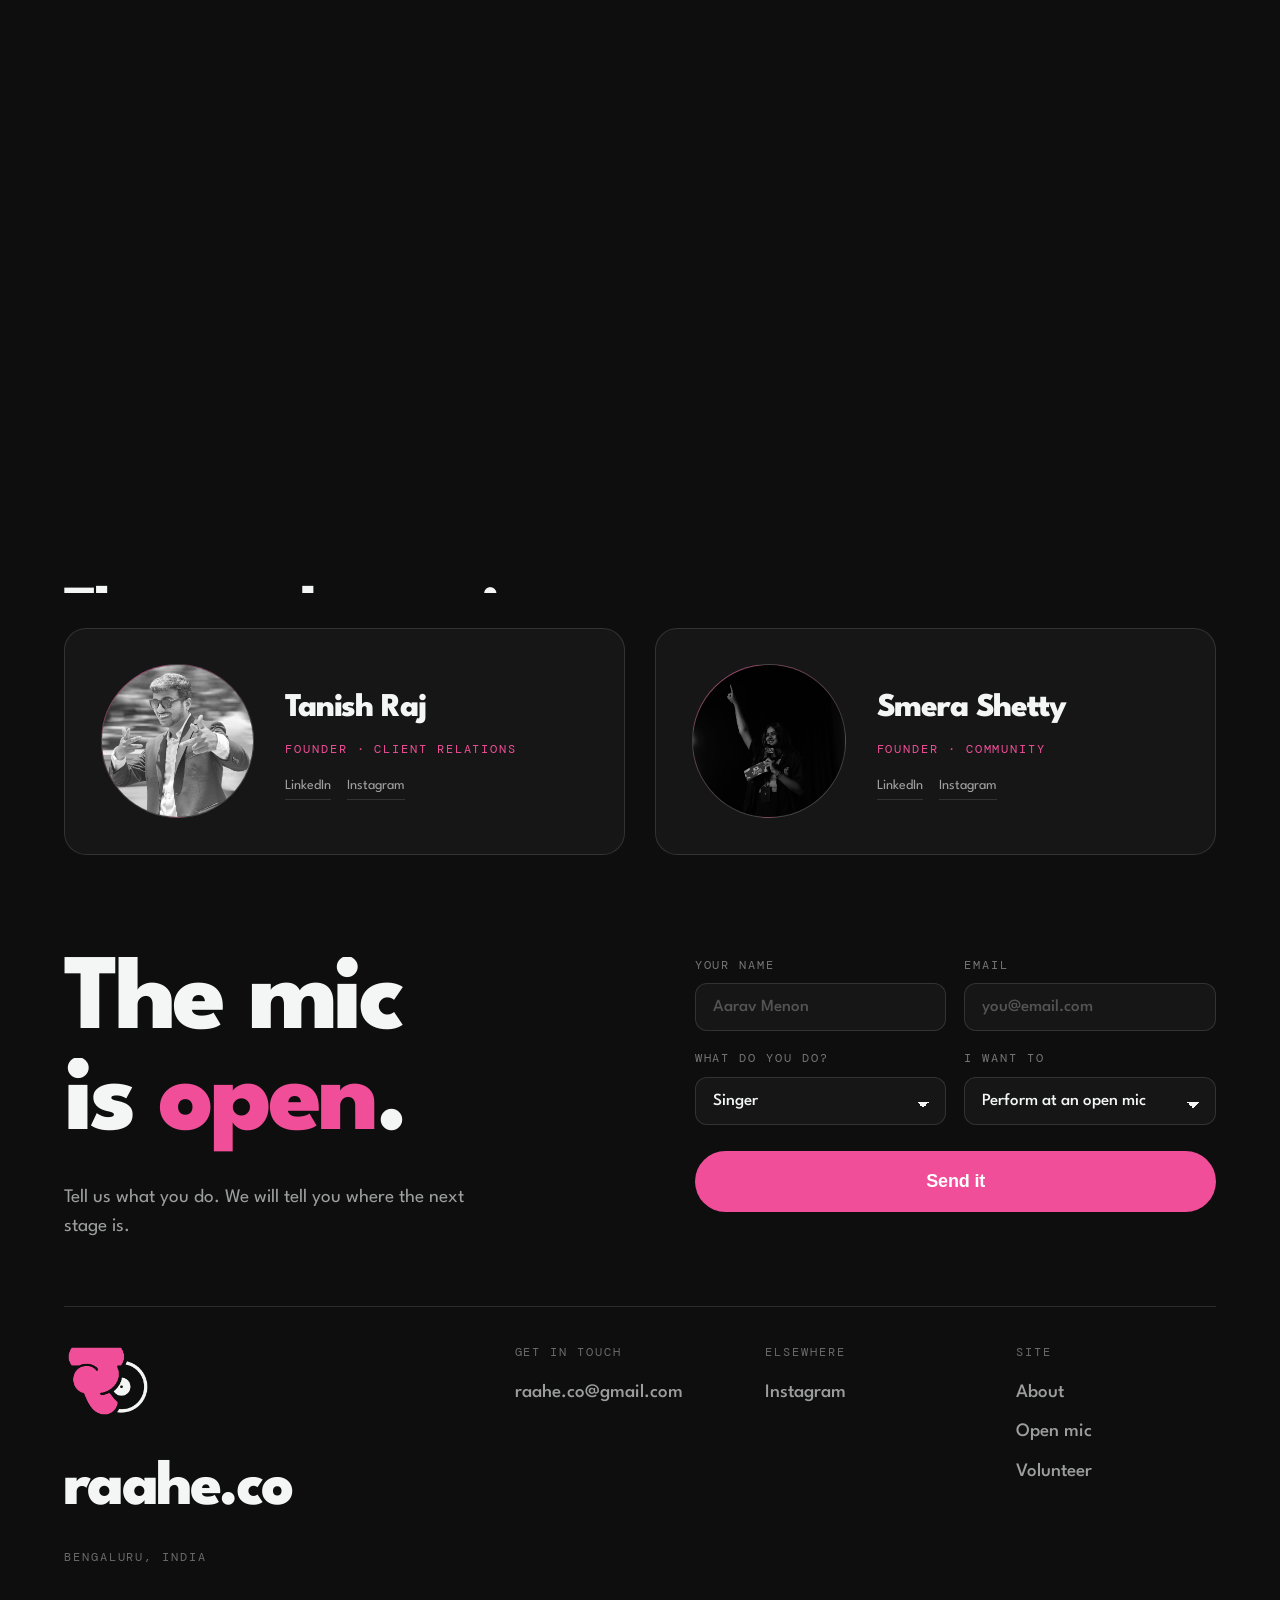
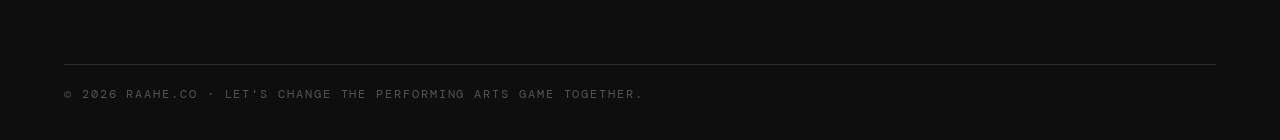
==== commit 6f2e6691: "Glass nav with Instagram link, fit hero and disciplines bar in one screen Co-Authored-By: Claude Opu" ====
--- a/index.html
+++ b/index.html
@@ -52,6 +52,14 @@
     <a href="#volunteer">Volunteer</a>
     <a href="#floor">Join</a>
   </nav>
+
+  <a class="nav__ig" href="https://www.instagram.com/raahe.co" target="_blank" rel="noopener" aria-label="Raahe on Instagram">
+    <svg viewBox="0 0 24 24" fill="none" stroke="currentColor" stroke-width="1.8" aria-hidden="true">
+      <rect x="3" y="3" width="18" height="18" rx="5"/>
+      <circle cx="12" cy="12" r="4.2"/>
+      <circle cx="17.4" cy="6.6" r="1.1" fill="currentColor" stroke="none"/>
+    </svg>
+  </a>
 
   <a class="btn btn--pink nav__cta magnetic" href="#encore"><span>Register</span></a>
 
--- a/styles.css
+++ b/styles.css
@@ -27,7 +27,12 @@
   /* Layout */
   --gut: clamp(20px, 5vw, 84px);
   --max: 1680px;
-  --nav-h: 90px;
+  /* the nav is a floating glass pill; --nav-h is the space it takes up */
+  --nav-top: 16px;
+  --nav-pill: 64px;
+  --nav-h: calc(var(--nav-top) + var(--nav-pill) + 8px);
+  /* height of the disciplines bar under the hero */
+  --band-h: clamp(64px, 9svh, 92px);
 
   /* Type */
   --display: "League Spartan", system-ui, sans-serif;
@@ -137,30 +142,53 @@
 /* ---------------------------------------------------------
    Nav
    --------------------------------------------------------- */
+/* Liquid glass pill. It sits 18px outside the page gutter so the logo
+   inside it lines up with the hero text below. */
 .nav{
-  position:fixed; top:0; left:0; right:0; z-index:80;
-  height:var(--nav-h);
+  --inset: max(12px, calc(var(--gut) - 18px));
+  position:fixed; top:var(--nav-top); left:var(--inset); right:var(--inset); z-index:80;
+  max-width:calc(var(--max) - 2 * var(--gut) + 36px); margin:0 auto;
+  height:var(--nav-pill);
   display:flex; align-items:center; gap:24px;
-  padding:0 var(--gut);
-  transition:transform .5s var(--ease), background .4s ease, border-color .4s ease;
-  border-bottom:1px solid transparent;
+  padding:0 8px 0 18px;
+  border-radius:100px;
+  background:
+    linear-gradient(180deg, rgba(255,255,255,.13), rgba(255,255,255,.04)),
+    rgba(14,14,14,.18);
+  border:1px solid rgba(255,255,255,.16);
+  box-shadow:
+    inset 0 1px 0 rgba(255,255,255,.22),
+    inset 0 -1px 0 rgba(255,255,255,.04),
+    0 10px 40px rgba(0,0,0,.35);
+  backdrop-filter:blur(22px) saturate(170%);
+  -webkit-backdrop-filter:blur(22px) saturate(170%);
+  transition:transform .5s var(--ease), background .4s ease;
 }
 .nav.is-stuck{
-  background:rgba(14,14,14,.72);
-  backdrop-filter:blur(14px);
-  -webkit-backdrop-filter:blur(14px);
-  border-bottom-color:var(--line);
-}
-.nav.is-hidden{ transform:translateY(-102%); }
+  background:
+    linear-gradient(180deg, rgba(255,255,255,.12), rgba(255,255,255,.04)),
+    rgba(14,14,14,.5);
+}
+.nav.is-hidden{ transform:translateY(calc(-100% - var(--nav-top) - 4px)); }
 
 .nav__brand{
-  display:flex; align-items:center; gap:13px;
+  display:flex; align-items:center; gap:11px;
   text-decoration:none; margin-right:auto;
 }
-.nav__mark{ width:48px; height:auto; }
+.nav__mark{ width:40px; height:auto; }
 .nav__word{
-  font-weight:700; font-size:26px; letter-spacing:-.03em;
-}
+  font-weight:700; font-size:23px; letter-spacing:-.03em;
+}
+
+.nav__ig{
+  display:grid; place-items:center; flex:none;
+  width:42px; height:42px; border-radius:50%;
+  color:var(--paper); border:1px solid rgba(255,255,255,.16);
+  background:rgba(255,255,255,.05);
+  transition:background .3s ease, border-color .3s ease, color .3s ease;
+}
+.nav__ig svg{ width:19px; height:19px; }
+.nav__ig:hover{ background:var(--pink); border-color:var(--pink); color:#fff; }
 
 .nav__links{ display:flex; gap:28px; }
 .nav__links a{
@@ -237,7 +265,7 @@
 .btn--dark{ --bg:var(--ink); --fg:var(--paper); }
 .btn--dark:hover{ box-shadow:0 10px 30px rgba(0,0,0,.3); }
 .btn--wide{ width:100%; padding:19px 30px; font-size:18px; }
-.nav__cta{ padding:14px 28px; font-size:17px; }
+.nav__cta{ padding:13px 26px; font-size:16.5px; }
 
 /* ---------------------------------------------------------
    Running order rail
@@ -313,18 +341,24 @@
 /* ---------------------------------------------------------
    00 · Hero
    --------------------------------------------------------- */
+/* The hero and the disciplines bar under it fill exactly one screen,
+   so the bar is visible the moment the page opens. */
 .hero{
+  --pt: calc(var(--nav-h) + 24px);
+  --pb: clamp(32px,5svh,64px);
   position:relative; z-index:2;
-  min-height:100svh;
-  display:flex; flex-direction:column; justify-content:flex-end;
-  padding:calc(var(--nav-h) + 40px) var(--gut) clamp(48px,7vh,90px);
+  min-height:calc(100vh - var(--band-h));
+  min-height:calc(100svh - var(--band-h));
+  display:flex; flex-direction:column; justify-content:center;
+  padding:var(--pt) var(--gut) var(--pb);
   max-width:var(--max); margin:0 auto;
   overflow:hidden;
 }
 .hero__grid{ position:relative; z-index:3; }
 
 .hero__head{
-  font-size:clamp(37px,7.4vw,116px);
+  /* follows the screen height too, so short laptop screens still fit */
+  font-size:clamp(37px,min(7.4vw,12.5svh),116px);
   line-height:.88;
   margin:0 0 clamp(28px,5vh,54px);
   max-width:16ch;
@@ -343,9 +377,11 @@
 }
 @keyframes breathe{ 0%,100%{transform:scale(1)} 50%{transform:scale(1.12)} }
 
+/* centred on the same line as the hero text, right edge on the page gutter */
 .galaxy{
-  position:absolute; right:-1%; top:57%; transform:translateY(-50%);
-  width:min(42vw,500px); aspect-ratio:1;
+  position:absolute; right:var(--gut);
+  top:calc(50% + (var(--pt) - var(--pb)) / 2); transform:translateY(-50%);
+  width:min(40vw,500px,66svh); aspect-ratio:1;
 }
 .galaxy svg{ width:100%; height:100%; overflow:visible; }
 .galaxy g{ transform-box:view-box; transform-origin:200px 200px; }
@@ -391,6 +427,13 @@
   white-space:nowrap; text-transform:uppercase;
 }
 .ticker__track i{ color:var(--gel); font-style:normal; font-size:clamp(14px,1.6vw,24px); }
+
+/* the disciplines bar: fixed height so hero + bar is exactly one screen */
+.hero + .ticker{
+  height:var(--band-h); padding:0;
+  display:flex; align-items:center;
+}
+.hero + .ticker .ticker__track span{ font-size:clamp(22px,min(3vw,5svh),44px); line-height:1; }
 
 .ticker--sm{ border:0; padding:0; }
 .ticker--sm .ticker__track{ gap:26px; }
@@ -727,10 +770,18 @@
   .rail{ display:none; }
 }
 
+@media (max-width:1100px){
+  .nav{ gap:18px; }
+  .nav__links{ gap:20px; }
+  .nav__links a{ font-size:16px; }
+}
+
 @media (max-width:900px){
-  :root{ --nav-h:72px; }
-  .nav__mark{ width:40px; }
-  .nav__word{ font-size:22px; }
+  :root{ --nav-top:10px; --nav-pill:58px; }
+  .nav{ gap:10px; padding:0 6px 0 16px; }
+  .nav__mark{ width:36px; }
+  .nav__word{ font-size:21px; }
+  .nav__ig{ width:40px; height:40px; }
   .nav__links{ display:none; }
   .nav__cta{ display:none; }
   .nav__burger{ display:grid; }
@@ -815,6 +866,7 @@
 
   /* --- Hero --- */
   .hero{
+    --pt: calc(var(--nav-h) + 36px);
     justify-content:center; text-align:center;
     /* the hero and the discipline bar together make exactly one screen,
        so the bar is the last thing visible before you scroll.
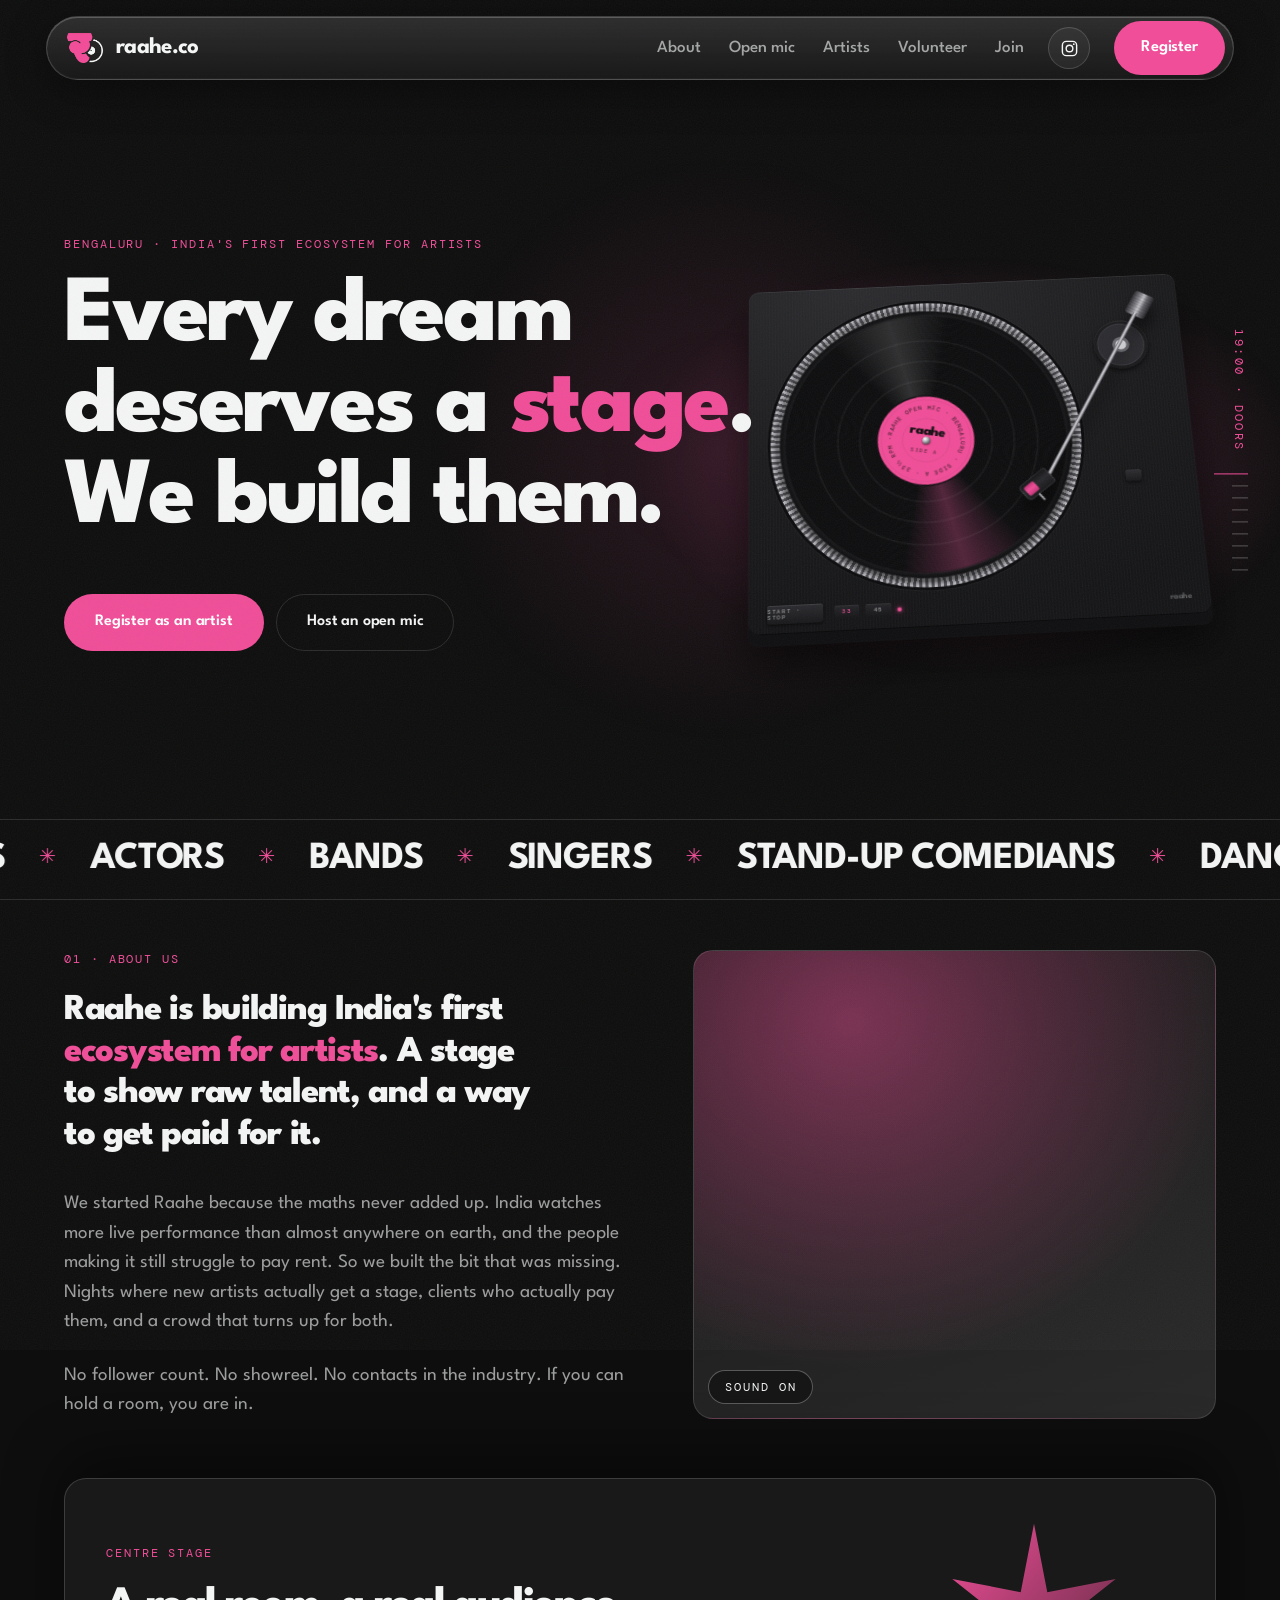
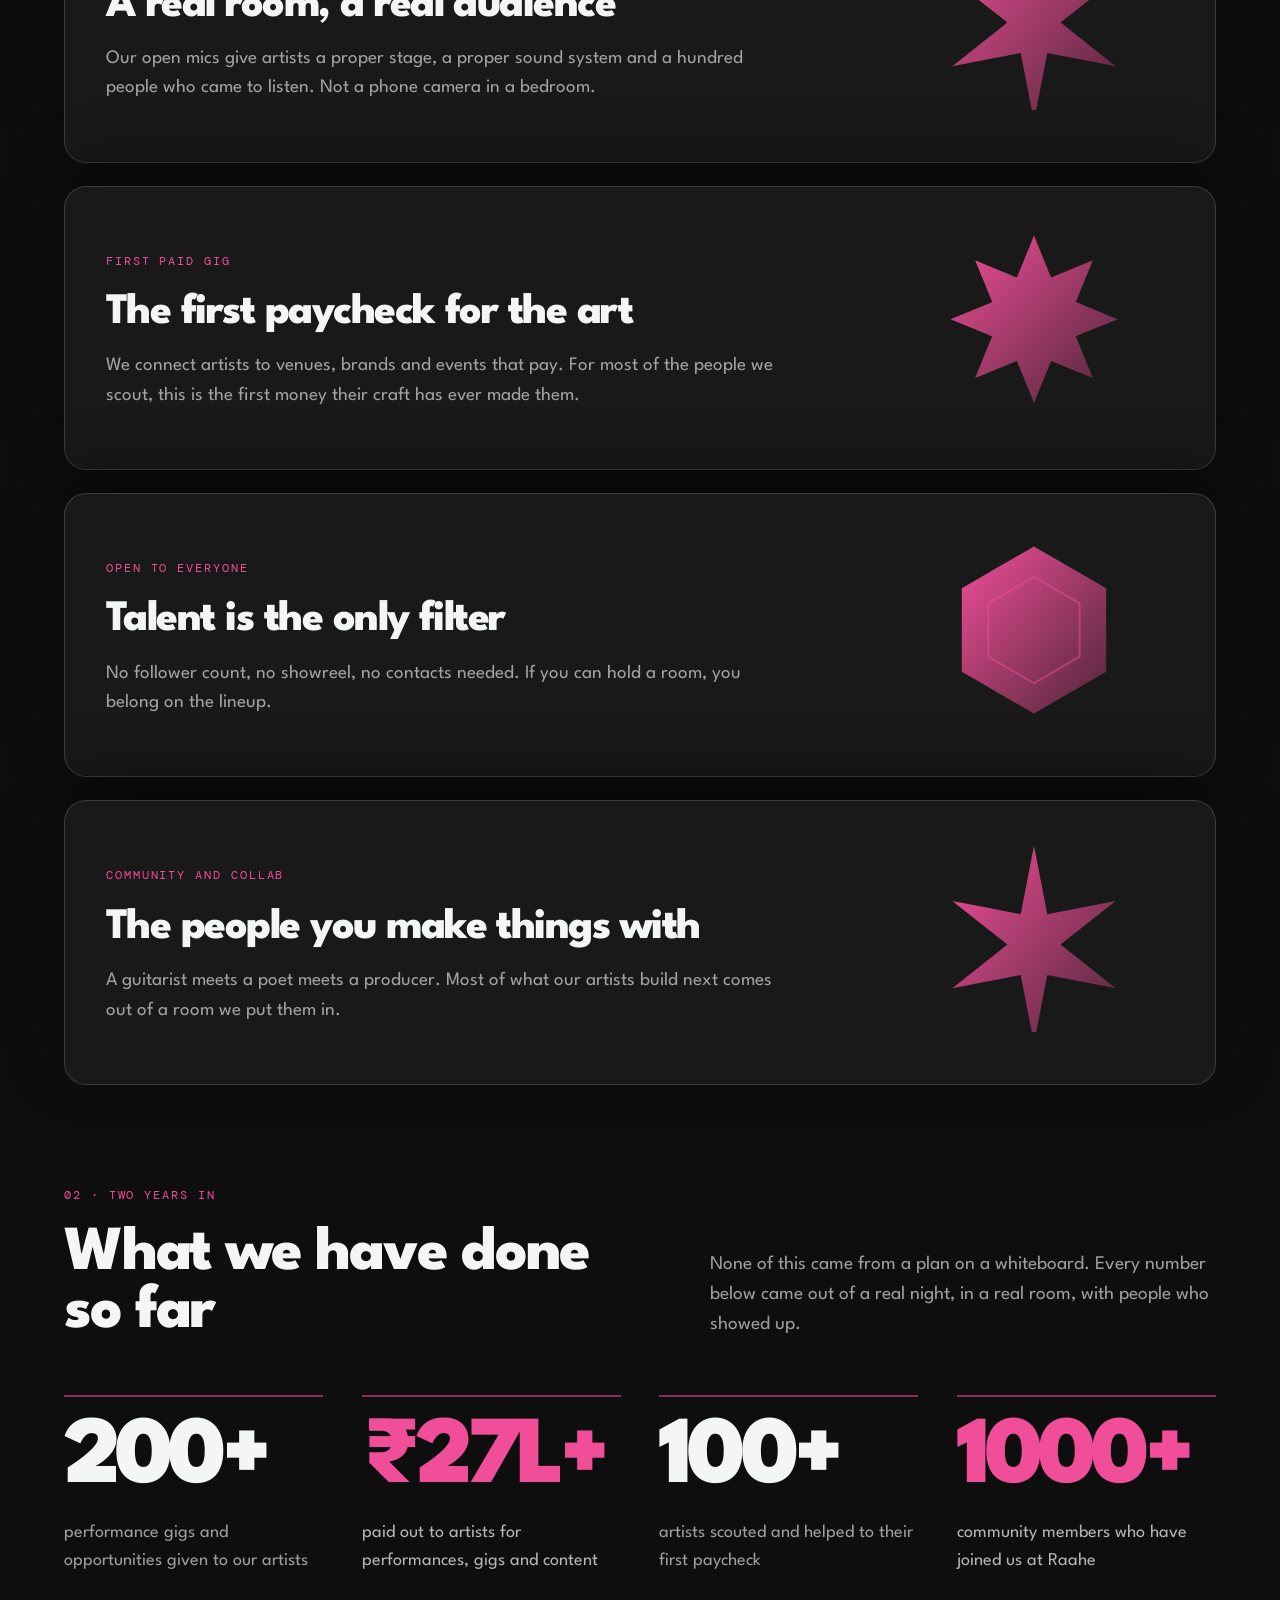
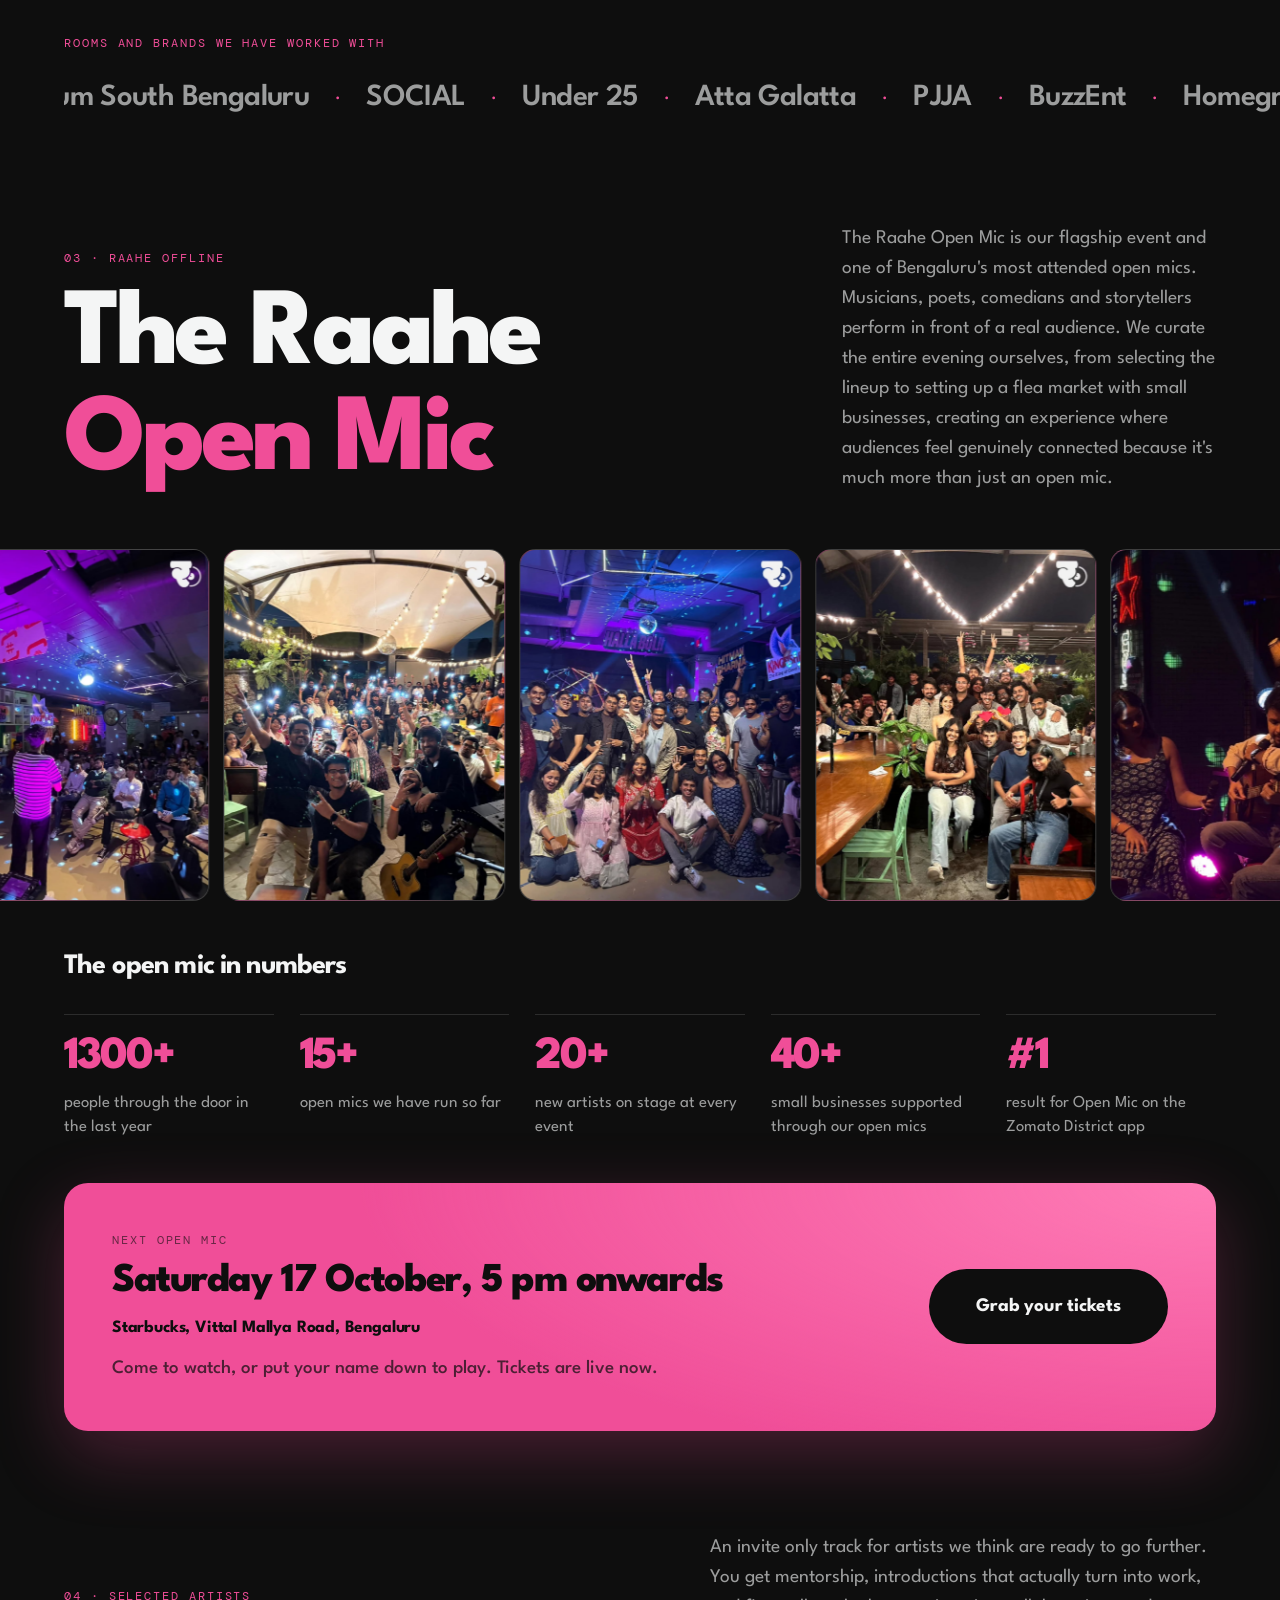
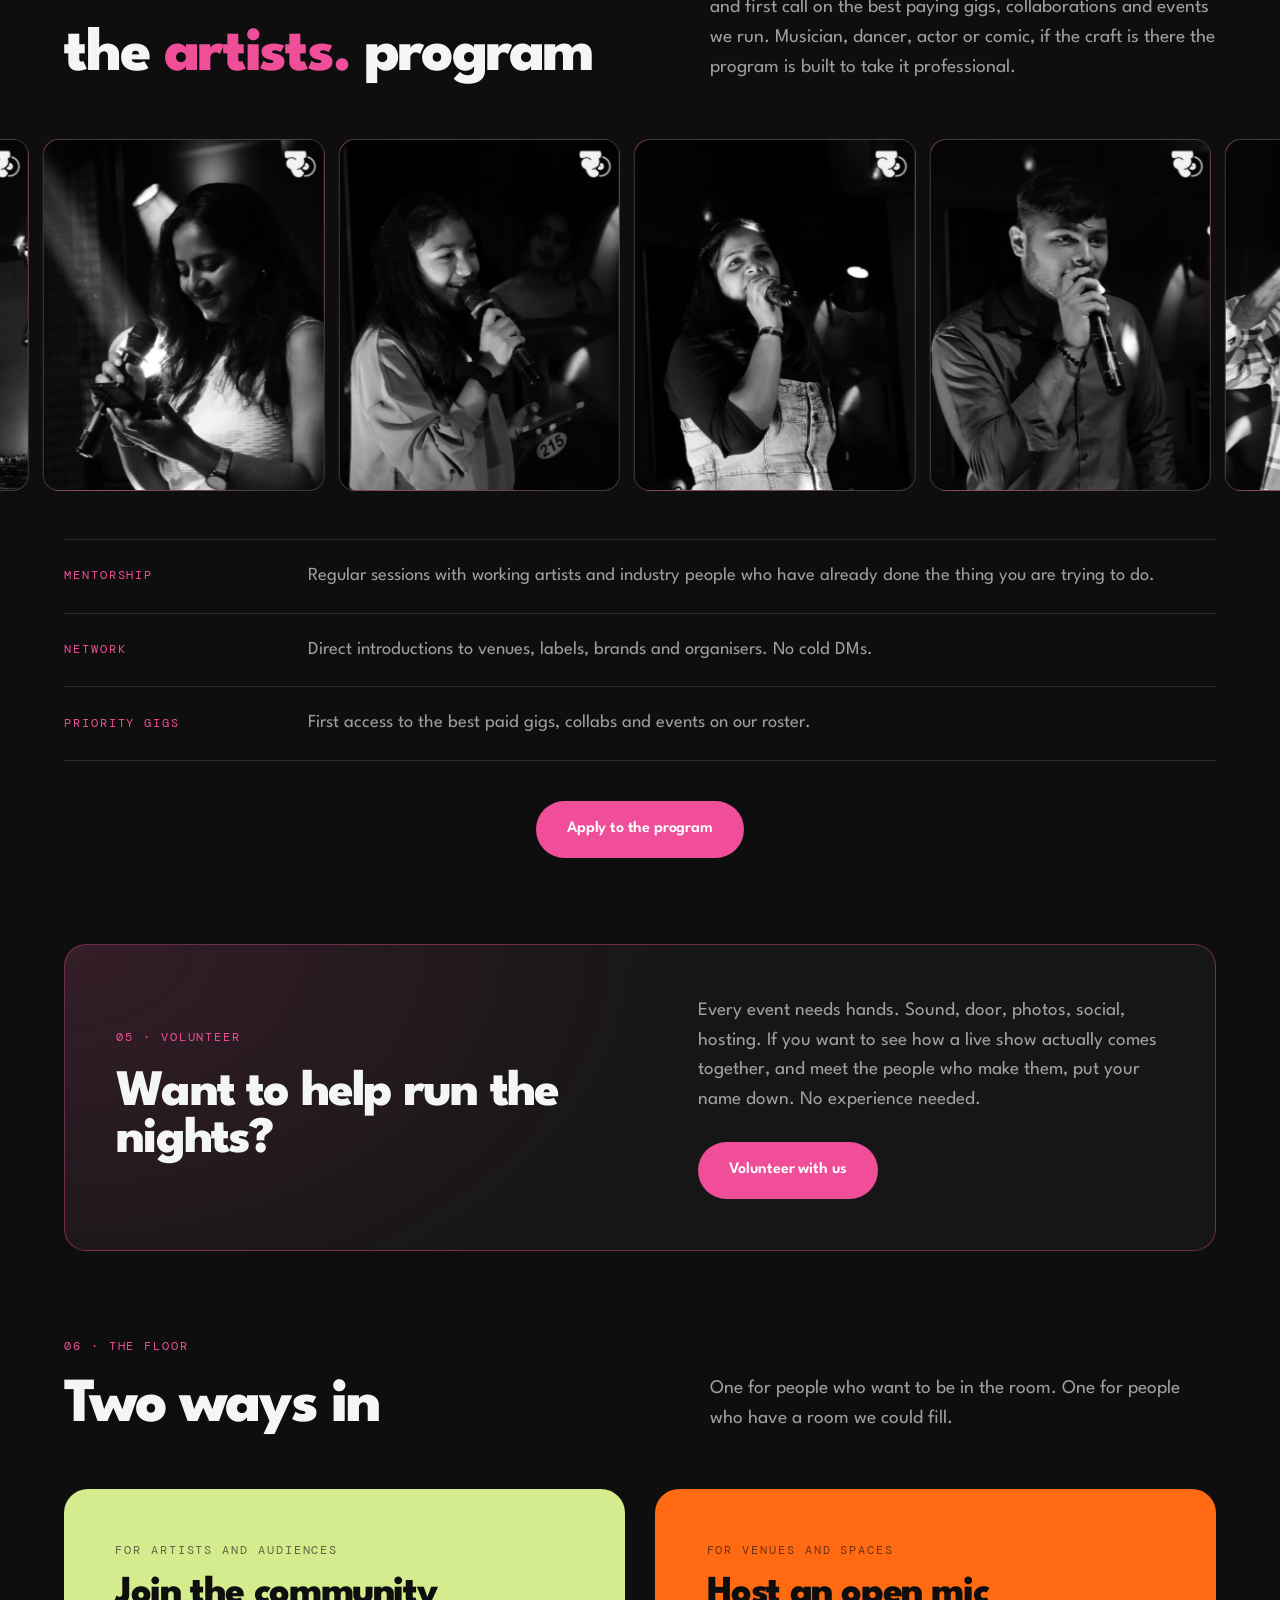
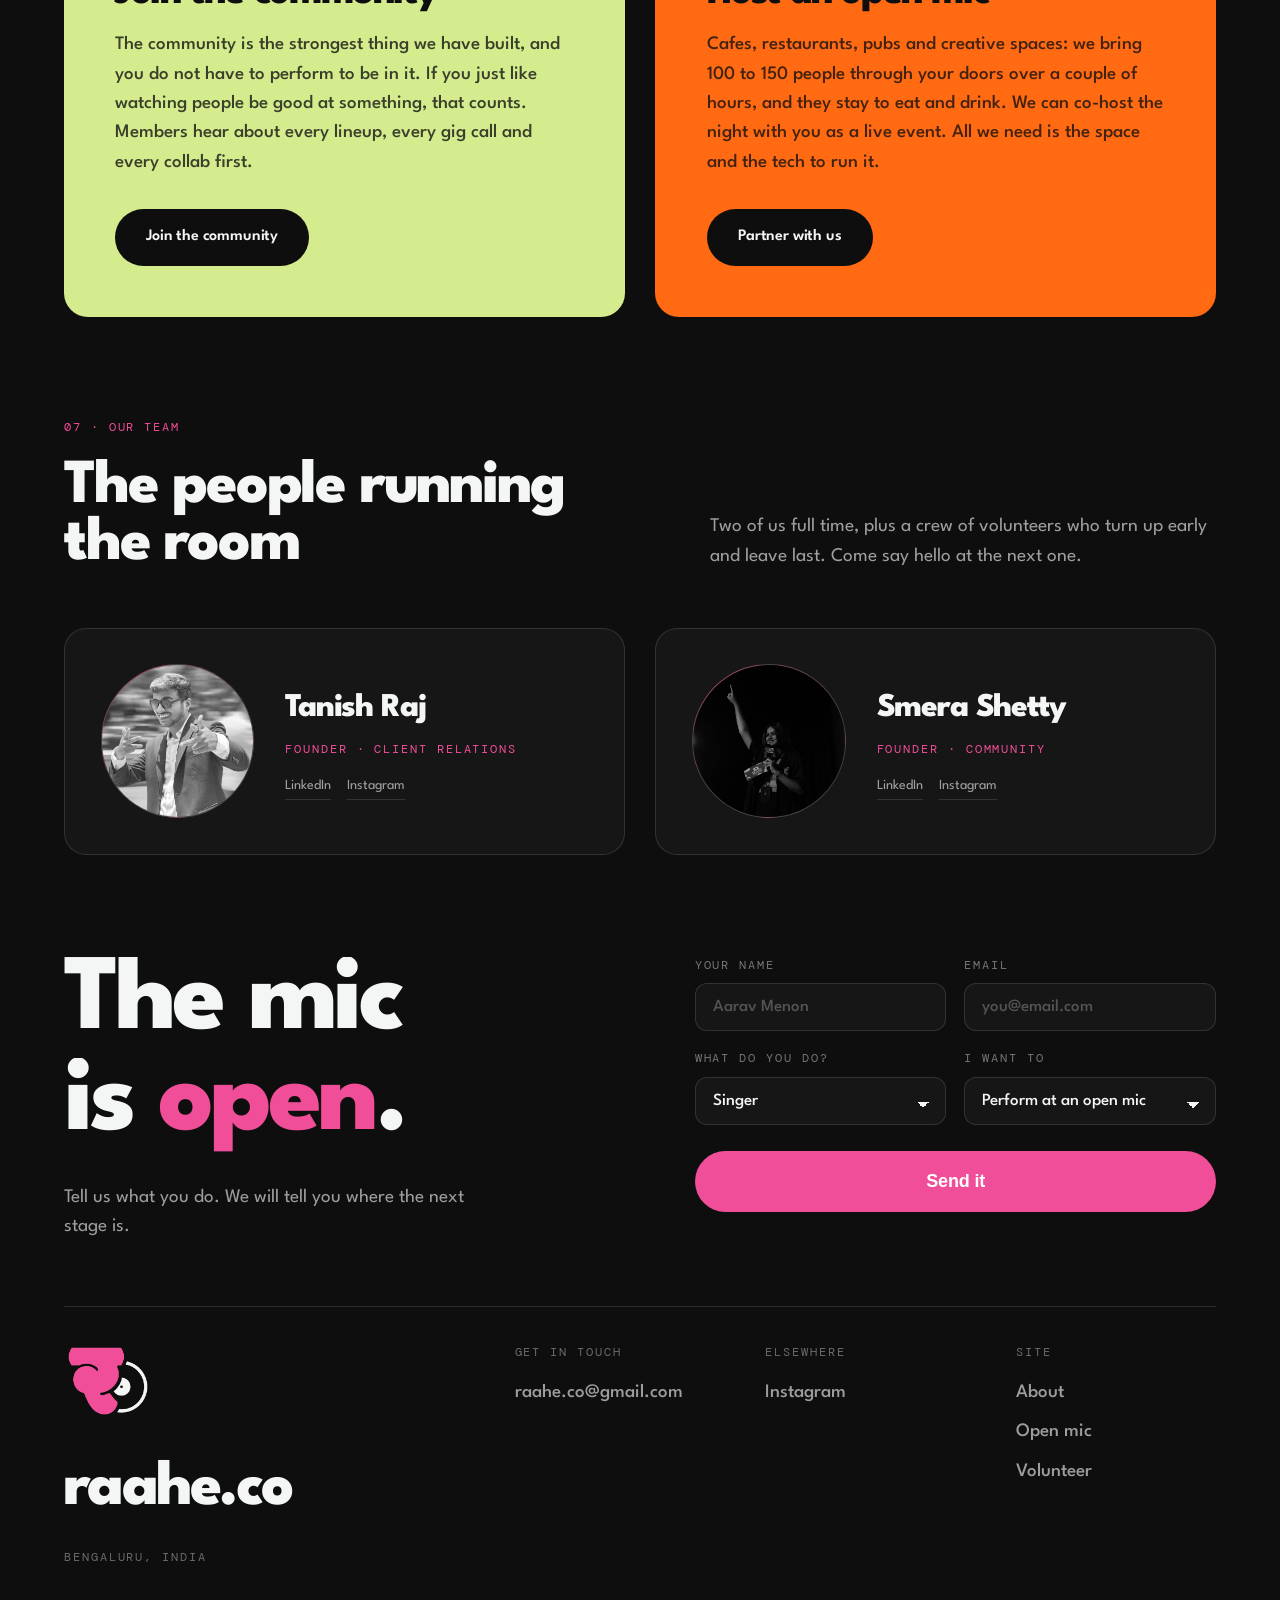
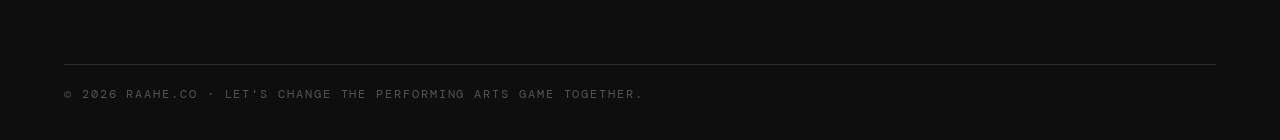
==== commit 4263cb12: "Swap the orbiting record for a turntable, add Homegrown, bigger ticket button The hero art was a rec" ====
--- a/index.html
+++ b/index.html
@@ -103,87 +103,52 @@
     </div>
   </div>
 
-  <!-- The galaxy: a record at the centre, notes and satellites in orbit,
-       sound rings pushing outward. Everything here is decorative. -->
+  <!-- A turntable under a stage light. One object, doing one thing well:
+       the record spins up, the arm lifts, swings over and drops the needle.
+       Click it to stop the record and park the arm. Purely decorative. -->
   <div class="hero__stage" aria-hidden="true">
     <div class="stage__glow"></div>
-    <div class="galaxy">
-      <svg viewBox="0 0 400 400">
-        <defs>
-          <radialGradient id="coreG" cx="50%" cy="50%">
-            <stop offset="0%" stop-color="#F04E98" stop-opacity=".9"/>
-            <stop offset="55%" stop-color="#F04E98" stop-opacity=".22"/>
-            <stop offset="100%" stop-color="#F04E98" stop-opacity="0"/>
-          </radialGradient>
-          <g id="note">
-            <ellipse cx="0" cy="0" rx="6" ry="4.6" transform="rotate(-22)"/>
-            <rect x="4.4" y="-24" width="1.9" height="24"/>
-            <path d="M6.3 -24c5 2.4 8.6 4.6 9.4 9.2 .6-6.2-3.4-9.6-9.4-12.4z"/>
-          </g>
-        </defs>
-
-        <circle cx="200" cy="200" r="196" fill="url(#coreG)"/>
-
-        <!-- sound rings -->
-        <g class="waves" fill="none" stroke="#F04E98" stroke-width="1.2">
-          <circle cx="200" cy="200" r="78" style="--d:0s"/>
-          <circle cx="200" cy="200" r="78" style="--d:1.6s"/>
-          <circle cx="200" cy="200" r="78" style="--d:3.2s"/>
-        </g>
-
-        <!-- outer orbit -->
-        <g class="orb orb--a">
-          <circle cx="200" cy="200" r="186" fill="none" stroke="#F4F5F5" stroke-opacity=".1"/>
-          <circle cx="200" cy="14"  r="4.5" fill="#F04E98"/>
-          <circle cx="361" cy="293" r="3"   fill="#F4F5F5" fill-opacity=".7"/>
-          <circle cx="39"  cy="293" r="5.5" fill="#F04E98" fill-opacity=".55"/>
-          <circle cx="360" cy="107" r="2.4" fill="#F4F5F5" fill-opacity=".5"/>
-          <circle cx="200" cy="386" r="3.4" fill="#F4F5F5" fill-opacity=".45"/>
-        </g>
-
-        <!-- notes orbit -->
-        <g class="orb orb--b" fill="#F4F5F5" fill-opacity=".82">
-          <circle cx="200" cy="200" r="140" fill="none" stroke="#F4F5F5" stroke-opacity=".08"/>
-          <use href="#note" x="200" y="60"/>
-          <use href="#note" x="340" y="200"/>
-          <use href="#note" x="200" y="340"/>
-          <use href="#note" x="60"  y="200"/>
-        </g>
-
-        <!-- inner orbit -->
-        <g class="orb orb--c">
-          <circle cx="200" cy="200" r="104" fill="none" stroke="#F04E98" stroke-opacity=".22" stroke-dasharray="3 9"/>
-          <circle cx="200" cy="96"  r="3.6" fill="#F04E98"/>
-          <circle cx="290" cy="252" r="2.6" fill="#F4F5F5" fill-opacity=".8"/>
-          <circle cx="110" cy="252" r="3"   fill="#F04E98" fill-opacity=".7"/>
-        </g>
-
-        <!-- the record -->
-        <g class="vinyl">
-          <circle cx="200" cy="200" r="74" fill="#141414" stroke="#F4F5F5" stroke-opacity=".18"/>
-          <g fill="none" stroke="#F4F5F5" stroke-opacity=".14">
-            <circle cx="200" cy="200" r="66"/>
-            <circle cx="200" cy="200" r="58"/>
-            <circle cx="200" cy="200" r="50"/>
-            <circle cx="200" cy="200" r="42"/>
-            <circle cx="200" cy="200" r="34"/>
-          </g>
-          <circle cx="200" cy="200" r="24" fill="#F04E98"/>
-          <circle cx="200" cy="200" r="4"  fill="#0E0E0E"/>
-          <path d="M200 126a74 74 0 0 1 64 37" fill="none" stroke="#F4F5F5" stroke-opacity=".5" stroke-width="1.5"/>
-        </g>
-
-        <!-- drifting specks -->
-        <g class="stars" fill="#F4F5F5">
-          <circle cx="88"  cy="70"  r="1.6" style="--d:.2s"/>
-          <circle cx="318" cy="58"  r="1.2" style="--d:1.1s"/>
-          <circle cx="356" cy="168" r="1.8" style="--d:2.3s"/>
-          <circle cx="52"  cy="216" r="1.4" style="--d:.7s"/>
-          <circle cx="120" cy="352" r="1.6" style="--d:1.8s"/>
-          <circle cx="300" cy="348" r="1.2" style="--d:2.9s"/>
-          <circle cx="248" cy="42"  r="1"   style="--d:1.4s"/>
-        </g>
-      </svg>
+    <div class="deck" id="deck" title="Stop the record">
+      <div class="deck__pool"></div>
+      <div class="deck__tilt">
+        <div class="deck__body">
+          <div class="platter">
+            <div class="platter__rim"></div>
+            <div class="deck__spin">
+              <div class="record"></div>
+              <svg class="label" viewBox="0 0 100 100">
+                <defs>
+                  <path id="labelArc" d="M50 50m-35.5 0a35.5 35.5 0 1 1 71 0a35.5 35.5 0 1 1-71 0"/>
+                </defs>
+                <circle cx="50" cy="50" r="50" fill="#F04E98"/>
+                <circle cx="50" cy="50" r="46.5" fill="none" stroke="#0E0E0E" stroke-opacity=".16" stroke-width=".5"/>
+                <circle cx="50" cy="50" r="24.5" fill="none" stroke="#0E0E0E" stroke-opacity=".16" stroke-width=".5"/>
+                <text class="label__ring"><textPath href="#labelArc" textLength="222" lengthAdjust="spacing">RAAHE OPEN MIC · BENGALURU · SIDE A · 33⅓ RPM ·</textPath></text>
+                <text class="label__word" x="50" y="44" text-anchor="middle">raahe</text>
+                <text class="label__side" x="50" y="64" text-anchor="middle">SIDE A</text>
+              </svg>
+            </div>
+            <div class="record__sheen"></div>
+            <div class="spindle"></div>
+          </div>
+
+          <div class="arm__base"></div>
+          <div class="arm__rest"></div>
+          <div class="deck__arm">
+            <div class="arm__wobble">
+              <div class="arm__lift">
+                <div class="arm__weight"></div>
+                <div class="arm__tube"></div>
+                <div class="arm__shell"><i></i></div>
+              </div>
+            </div>
+          </div>
+
+          <div class="deck__start"><span>START · STOP</span></div>
+          <div class="deck__speed"><span class="is-on">33</span><span>45</span><i></i></div>
+          <span class="deck__brand">raahe</span>
+        </div>
+      </div>
     </div>
   </div>
 
@@ -313,9 +278,9 @@
     <div class="ticker ticker--sm">
       <div class="ticker__track" data-marquee data-speed="0.35" data-dir="1">
         <span>Starbucks</span><i>·</i><span>Obeya</span><i>·</i><span>Forum South Bengaluru</span><i>·</i>
-        <span>SOCIAL</span><i>·</i><span>Under 25</span><i>·</i><span>Atta Galatta</span><i>·</i><span>PJJA</span><i>·</i><span>BuzzEnt</span><i>·</i>
+        <span>SOCIAL</span><i>·</i><span>Under 25</span><i>·</i><span>Atta Galatta</span><i>·</i><span>PJJA</span><i>·</i><span>BuzzEnt</span><i>·</i><span>Homegrown</span><i>·</i>
         <span>Starbucks</span><i>·</i><span>Obeya</span><i>·</i><span>Forum South Bengaluru</span><i>·</i>
-        <span>SOCIAL</span><i>·</i><span>Under 25</span><i>·</i><span>Atta Galatta</span><i>·</i><span>PJJA</span><i>·</i><span>BuzzEnt</span><i>·</i>
+        <span>SOCIAL</span><i>·</i><span>Under 25</span><i>·</i><span>Atta Galatta</span><i>·</i><span>PJJA</span><i>·</i><span>BuzzEnt</span><i>·</i><span>Homegrown</span><i>·</i>
       </div>
     </div>
   </div>
@@ -382,7 +347,7 @@
       <p class="tickets__where">Starbucks, Vittal Mallya Road, Bengaluru</p>
       <p class="tickets__sub">Come to watch, or put your name down to play. Tickets are live now.</p>
     </div>
-    <a class="btn btn--dark magnetic" href="https://beacons.ai/raahe" target="_blank" rel="noopener">
+    <a class="btn btn--dark btn--xl magnetic" href="https://beacons.ai/raahe" target="_blank" rel="noopener">
       <span>Grab your tickets</span>
     </a>
   </aside>
--- a/styles.css
+++ b/styles.css
@@ -265,6 +265,11 @@
 .btn--dark{ --bg:var(--ink); --fg:var(--paper); }
 .btn--dark:hover{ box-shadow:0 10px 30px rgba(0,0,0,.3); }
 .btn--wide{ width:100%; padding:19px 30px; font-size:18px; }
+/* the one button on the page that sells tickets */
+.btn--xl{
+  padding:clamp(20px,1.7vw,26px) clamp(40px,3.6vw,60px);
+  font-size:clamp(19px,1.5vw,23px); font-weight:700;
+}
 .nav__cta{ padding:13px 26px; font-size:16.5px; }
 
 /* ---------------------------------------------------------
@@ -355,6 +360,10 @@
   overflow:hidden;
 }
 .hero__grid{ position:relative; z-index:3; }
+@media (min-width:901px){
+  .hero__grid{ pointer-events:none; }
+  .hero__grid > *{ pointer-events:auto; width:fit-content; }
+}
 
 .hero__head{
   /* follows the screen height too, so short laptop screens still fit */
@@ -376,35 +385,207 @@
   animation:breathe 9s ease-in-out infinite;
 }
 @keyframes breathe{ 0%,100%{transform:scale(1)} 50%{transform:scale(1.12)} }
-
+/* On a wide screen the turntable brings its own pool of light, and this
+   one ran past the hero's edge into a hard-edged box. Phones keep it as
+   the tint behind the words. */
+@media (min-width:901px){ .stage__glow{ display:none; } }
+
+@keyframes spin{ to{ transform:rotate(360deg) } }
+
+/* ---------------------------------------------------------
+   The turntable
+   Everything inside is sized in cqw, a percentage of the deck's
+   own width, so it scales as one object. Seen from slightly in
+   front, sitting in a pool of stage light.
+   --------------------------------------------------------- */
 /* centred on the same line as the hero text, right edge on the page gutter */
-.galaxy{
-  position:absolute; right:var(--gut);
+.deck{
+  /* clear of the headline on the left and the running-order rail on the right */
+  position:absolute; right:calc(var(--gut) + 1.5vw);
   top:calc(50% + (var(--pt) - var(--pb)) / 2); transform:translateY(-50%);
-  width:min(40vw,500px,66svh); aspect-ratio:1;
-}
-.galaxy svg{ width:100%; height:100%; overflow:visible; }
-.galaxy g{ transform-box:view-box; transform-origin:200px 200px; }
-
-@keyframes spin{ to{ transform:rotate(360deg) } }
-@keyframes spinBack{ to{ transform:rotate(-360deg) } }
-@keyframes ping{
-  0%{ transform:scale(1); opacity:.55 }
-  100%{ transform:scale(2.5); opacity:0 }
-}
-@keyframes twinkle{
-  0%,100%{ opacity:.15 } 50%{ opacity:.9 }
-}
-
-.orb--a{ animation:spin 60s linear infinite; }
-.orb--b{ animation:spinBack 38s linear infinite; }
-.orb--c{ animation:spin 22s linear infinite; }
-.vinyl{ animation:spin 14s linear infinite; }
-.waves circle{
-  transform-box:view-box; transform-origin:200px 200px;
-  animation:ping 4.8s ease-out infinite; animation-delay:var(--d);
-}
-.stars circle{ animation:twinkle 3.4s ease-in-out infinite; animation-delay:var(--d); }
+  width:min(35vw,560px,72svh);
+  container-type:inline-size;
+  perspective:1700px;
+  pointer-events:auto; cursor:pointer;
+  -webkit-tap-highlight-color:transparent;
+}
+/* the light it sits in, and the shadow it casts */
+.deck__pool{
+  position:absolute; left:50%; top:56%; width:150%; aspect-ratio:1.6;
+  transform:translate(-50%,-50%);
+  background:
+    radial-gradient(closest-side, rgba(0,0,0,.65), transparent 70%) 50% 62% / 78% 42% no-repeat,
+    radial-gradient(closest-side, color-mix(in srgb, var(--pink) 26%, transparent), transparent);
+  pointer-events:none;
+}
+.deck__tilt{
+  position:relative;
+  transform:rotateX(24deg) rotateZ(-3deg);
+  transform-origin:50% 60%;
+}
+
+.deck__body{
+  position:relative; aspect-ratio:100/84; border-radius:2.4cqw;
+  background:
+    repeating-linear-gradient(90deg, rgba(255,255,255,.014) 0 1px, transparent 1px 3px),
+    radial-gradient(130% 100% at 25% 0%, #2b2b2e, #1a1a1c 55%, #141416);
+  box-shadow:
+    inset 0 .18cqw 0 rgba(255,255,255,.10),
+    inset 0 -.2cqw 0 rgba(0,0,0,.6),
+    0 2.6cqw 0 #0f0f11,
+    0 2.6cqw 0 .08cqw rgba(255,255,255,.04),
+    0 7cqw 9cqw rgba(0,0,0,.6);
+}
+
+/* Platter: a stationary strobe rim (under stage light the dots look
+   still, which is the point of them) and a spinning record on top. */
+.platter{
+  position:absolute; left:5cqw; top:5cqw; width:70cqw; aspect-ratio:1; border-radius:50%;
+  box-shadow:0 0 0 .7cqw #0c0c0e, 0 0 0 .85cqw rgba(255,255,255,.05);
+}
+.platter__rim{
+  position:absolute; inset:0; border-radius:50%;
+  background:
+    radial-gradient(closest-side, transparent 93%, rgba(0,0,0,.35) 96%, transparent),
+    repeating-conic-gradient(#c4c4c9 0 1.1deg, #5a5a5f 1.1deg 2.2deg);
+}
+.deck__spin{ position:absolute; inset:2cqw; border-radius:50%; will-change:transform; }
+.record{
+  position:absolute; inset:0; border-radius:50%;
+  background:
+    /* the smooth lead-in at the edge */
+    radial-gradient(closest-side, transparent 95.6%, #19191b 96.2%, #0f0f10 99%, #222225 100%),
+    /* gaps between tracks */
+    radial-gradient(closest-side,
+      transparent 44.5%, rgba(255,255,255,.05) 44.8% 45.6%, transparent 45.9%,
+      transparent 59.5%, rgba(255,255,255,.05) 59.8% 60.6%, transparent 60.9%,
+      transparent 75.5%, rgba(255,255,255,.05) 75.8% 76.6%, transparent 76.9%),
+    /* the grooves */
+    repeating-radial-gradient(closest-side, #0c0c0d 0 .7%, #121214 1.1%, #0c0c0d 1.5%);
+  box-shadow:0 .5cqw 1.2cqw rgba(0,0,0,.55);
+}
+.label{
+  position:absolute; left:50%; top:50%; width:33%;
+  transform:translate(-50%,-50%);
+  overflow:visible;
+}
+.label__ring{ font:500 6.4px var(--mono); fill:#0E0E0E; fill-opacity:.72; letter-spacing:.4px; }
+.label__word{ font:800 15px var(--display); fill:#0E0E0E; letter-spacing:-.6px; }
+.label__side{ font:500 5px var(--mono); fill:#0E0E0E; fill-opacity:.7; letter-spacing:1.6px; }
+
+/* Light catching the grooves stays put while the record turns under it.
+   One wedge is the room, the other is the pink stage light. */
+.record__sheen{
+  position:absolute; inset:2cqw; border-radius:50%; pointer-events:none;
+  background:conic-gradient(from -40deg,
+    transparent 0deg, rgba(255,255,255,.14) 26deg, transparent 52deg,
+    transparent 180deg,
+    color-mix(in srgb, var(--pink) 30%, transparent) 206deg, transparent 232deg);
+  -webkit-mask:radial-gradient(closest-side, transparent 33.6%, #000 34.5%, #000 95%, transparent 97%);
+          mask:radial-gradient(closest-side, transparent 33.6%, #000 34.5%, #000 95%, transparent 97%);
+  mix-blend-mode:screen;
+}
+.spindle{
+  position:absolute; left:50%; top:50%; width:1.7cqw; aspect-ratio:1; border-radius:50%;
+  transform:translate(-50%,-50%);
+  background:radial-gradient(circle at 35% 30%, #fff, #b9b9be 35%, #55555a 75%);
+  box-shadow:0 .25cqw .4cqw rgba(0,0,0,.6);
+}
+
+/* Tonearm. Pivot at (86, 18) on the plinth; the arm hangs straight
+   down at rest and swings 30 degrees onto the outer groove to play. */
+.arm__base{
+  position:absolute; left:86cqw; top:18cqw; width:12.5cqw; aspect-ratio:1; border-radius:50%;
+  transform:translate(-50%,-50%);
+  background:radial-gradient(circle,
+    #e4e4e8 0 13%, #6e6e74 15% 21%, #2c2c30 23% 58%, #3a3a3f 60%, #1b1b1d 63% 100%);
+  box-shadow:inset 0 .2cqw 0 rgba(255,255,255,.1), 0 .6cqw 1.2cqw rgba(0,0,0,.6);
+}
+.arm__rest{
+  position:absolute; left:86cqw; top:51cqw; width:3.6cqw; height:2.6cqw; border-radius:.6cqw;
+  transform:translate(-50%,-50%);
+  background:linear-gradient(#2e2e32, #19191b);
+  box-shadow:inset 0 .15cqw 0 rgba(255,255,255,.12), 0 .4cqw .8cqw rgba(0,0,0,.6);
+}
+.deck__arm{
+  position:absolute; left:86cqw; top:18cqw; width:0; height:0;
+  transform:rotate(0deg);
+  transition:transform 1.2s cubic-bezier(.45,0,.25,1);
+}
+.deck.is-playing .deck__arm{ transform:rotate(30deg); }
+.arm__wobble{ position:absolute; inset:0; }
+.arm__lift{
+  position:absolute; inset:0;
+  filter:drop-shadow(.6cqw 1cqw .5cqw rgba(0,0,0,.6));
+  transition:filter .38s ease, transform .38s ease;
+}
+/* Cueing: the arm rises off the record, so it sits higher and its
+   shadow falls further away and softer. */
+.deck.is-cueing .arm__lift{
+  transform:translate(-.5cqw,-.9cqw) scale(1.025);
+  filter:drop-shadow(1.8cqw 2.8cqw 1.4cqw rgba(0,0,0,.45));
+}
+.arm__tube{
+  position:absolute; left:-.55cqw; top:-8cqw; width:1.1cqw; height:46cqw; border-radius:.6cqw;
+  background:linear-gradient(90deg, #47474c, #cfcfd4 38%, #fafafb 50%, #9b9ba1 66%, #3c3c41);
+}
+.arm__weight{
+  position:absolute; left:-2.5cqw; top:-13.5cqw; width:5cqw; height:6.4cqw; border-radius:.9cqw;
+  background:
+    repeating-linear-gradient(0deg, rgba(0,0,0,.18) 0 .2cqw, transparent .2cqw .7cqw),
+    linear-gradient(90deg, #2d2d31, #8d8d93 35%, #c9c9ce 50%, #6a6a70 68%, #222226);
+}
+.arm__shell{
+  position:absolute; left:-2.1cqw; top:36.5cqw; width:4.2cqw; height:7.6cqw;
+  border-radius:.7cqw .7cqw 1.1cqw 1.1cqw;
+  background:linear-gradient(90deg, #121214, #2a2a2e 45%, #161618);
+  box-shadow:inset 0 0 0 .2cqw rgba(255,255,255,.14);
+  transform:rotate(22deg); transform-origin:50% 0;
+}
+/* the cartridge, in the one bit of brand colour on the arm */
+.arm__shell i{
+  position:absolute; left:.9cqw; right:.9cqw; bottom:.9cqw; height:2.6cqw; border-radius:.35cqw;
+  background:linear-gradient(90deg, #c23476, var(--pink) 45%, #c23476);
+}
+.arm__shell::after{ /* finger lift */
+  content:""; position:absolute; right:-1.8cqw; top:4.6cqw; width:2cqw; height:.6cqw; border-radius:.3cqw;
+  background:linear-gradient(#d6d6da, #77777c);
+}
+
+/* Controls along the front edge */
+.deck__start{
+  position:absolute; left:4cqw; top:77.4cqw; width:12cqw; height:4.4cqw; border-radius:.7cqw;
+  display:grid; place-items:center;
+  background:linear-gradient(#2c2c30, #18181a);
+  box-shadow:inset 0 .15cqw 0 rgba(255,255,255,.12), 0 .3cqw .6cqw rgba(0,0,0,.6);
+}
+.deck__start span, .deck__speed span, .deck__brand{
+  font:500 1.25cqw/1 var(--mono); letter-spacing:.12em; color:rgba(244,245,245,.55);
+}
+.deck__speed{
+  position:absolute; left:18.5cqw; top:77.4cqw; height:4.4cqw;
+  display:flex; align-items:center; gap:1.4cqw;
+}
+.deck__speed span{
+  display:grid; place-items:center; width:5.4cqw; height:3cqw; border-radius:.5cqw;
+  background:linear-gradient(#26262a, #161618);
+  box-shadow:inset 0 .12cqw 0 rgba(255,255,255,.1);
+}
+/* the pilot light: on while the record plays */
+.deck__speed i{
+  width:.9cqw; aspect-ratio:1; border-radius:50%; background:#3a2430;
+  transition:background .4s ease, box-shadow .4s ease;
+}
+.deck.is-playing .deck__speed i{
+  background:var(--pink);
+  box-shadow:0 0 .8cqw var(--pink), 0 0 2.4cqw color-mix(in srgb, var(--pink) 60%, transparent);
+}
+.deck.is-playing .deck__speed .is-on{ color:var(--pink); }
+.deck__brand{
+  position:absolute; right:4cqw; top:79cqw;
+  font:700 1.9cqw/1 var(--display); letter-spacing:-.02em; color:rgba(244,245,245,.32);
+}
+
 .card__art svg{ animation:spin 40s linear infinite; }
 
 @keyframes cue{ 0%,100%{transform:scaleY(.4); opacity:.4} 50%{transform:scaleY(1); opacity:1} }
@@ -800,9 +981,9 @@
   .signup__row{ grid-template-columns:1fr; }
   /* Hero on a phone: art up top, words centred, no dead space above the fold */
   .hero{ justify-content:flex-end; min-height:86svh; padding-bottom:clamp(34px,5vh,56px); }
-  .galaxy{
-    width:min(70vw,330px); top:7%; right:-12%; bottom:auto;
-    transform:none; opacity:.42;
+  .deck{
+    width:min(62vw,360px); top:7%; right:-10%; bottom:auto;
+    transform:none; opacity:.5; pointer-events:none;
   }
   .stage__glow{ width:110vw; height:110vw; right:-34%; top:-10%; opacity:.42; }
   .hero__head{ max-width:none; }
@@ -898,10 +1079,10 @@
     padding:16px 28px; font-size:16.5px;
   }
 
-  /* the record sits behind the words as a backdrop */
-  .galaxy{
-    width:min(124vw,540px); top:50%; left:50%; right:auto; bottom:auto;
-    transform:translate(-50%,-50%); opacity:.16;
+  /* the turntable sits behind the words as a backdrop */
+  .deck{
+    width:min(118vw,520px); top:50%; left:50%; right:auto; bottom:auto;
+    transform:translate(-50%,-50%); opacity:.2; pointer-events:none;
   }
   .stage__glow{
     width:150vw; height:150vw; left:-25vw; right:auto; top:50%; margin-top:-75vw;
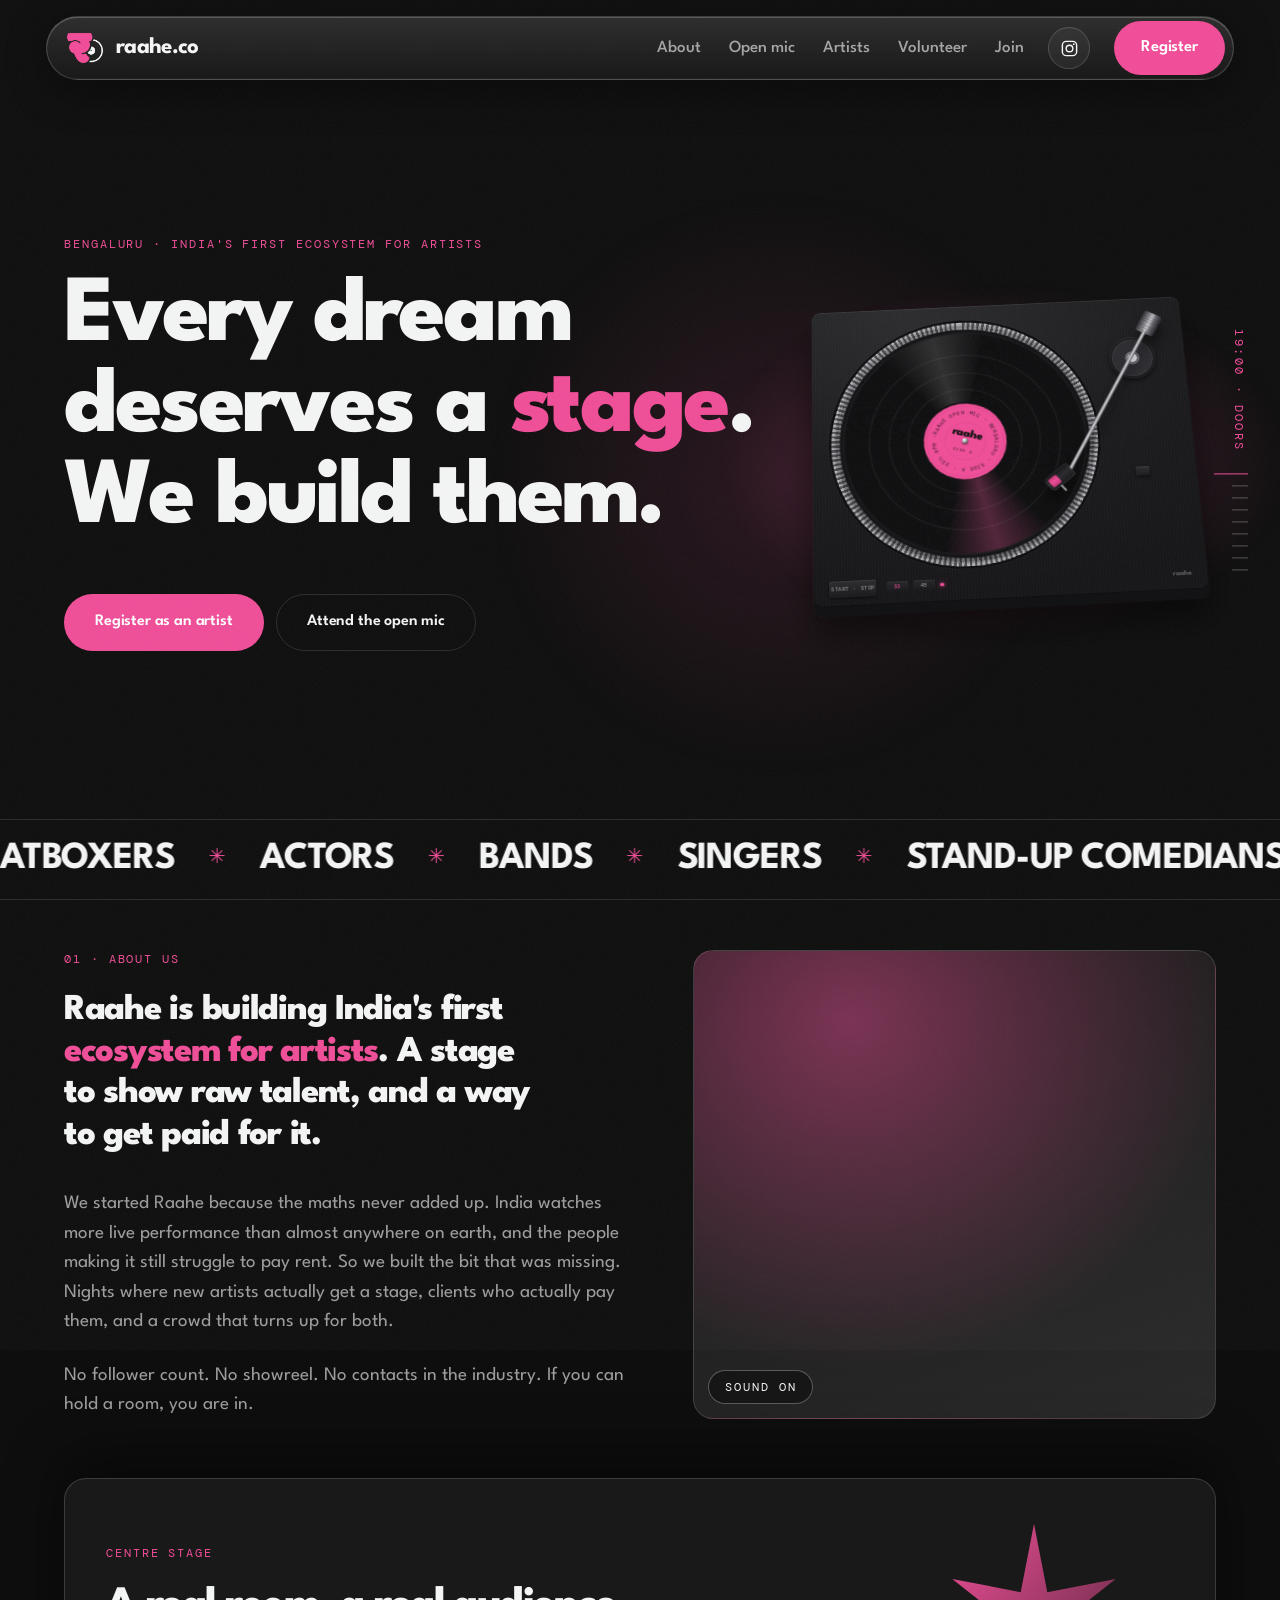
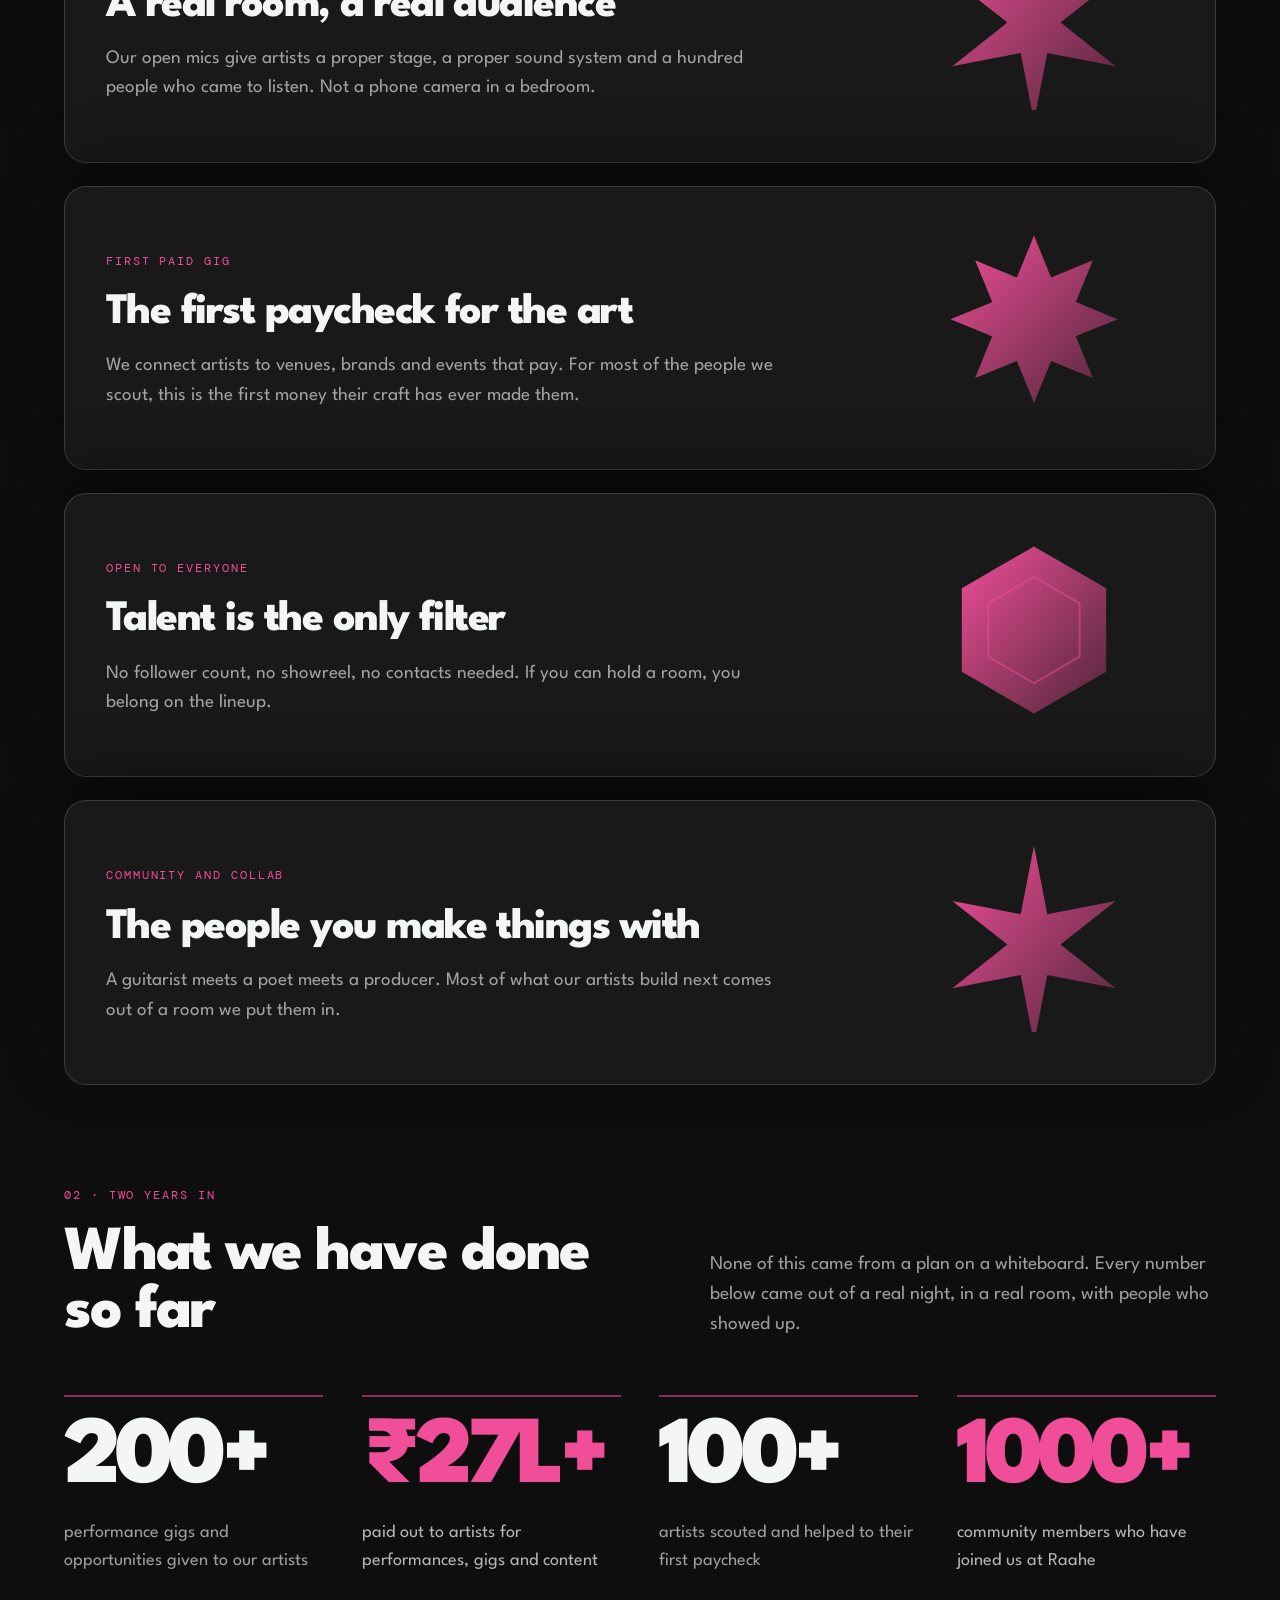
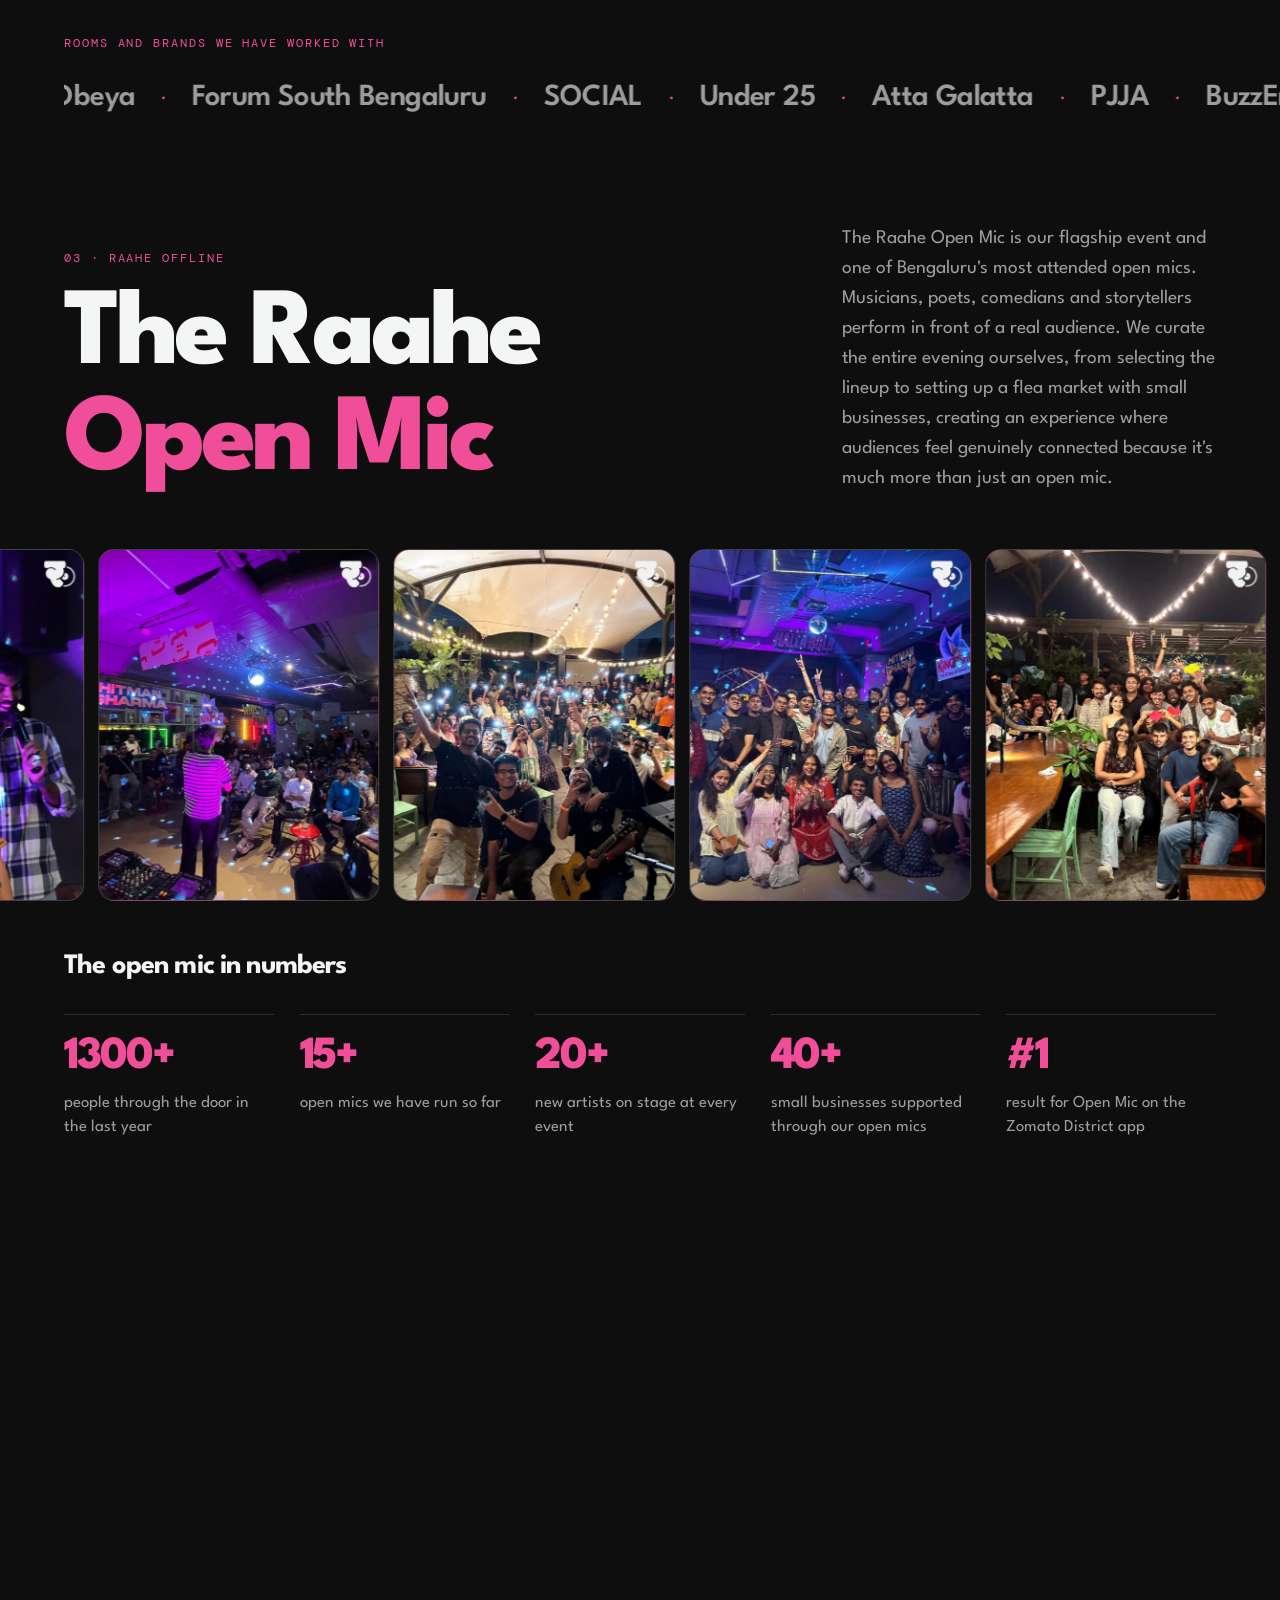
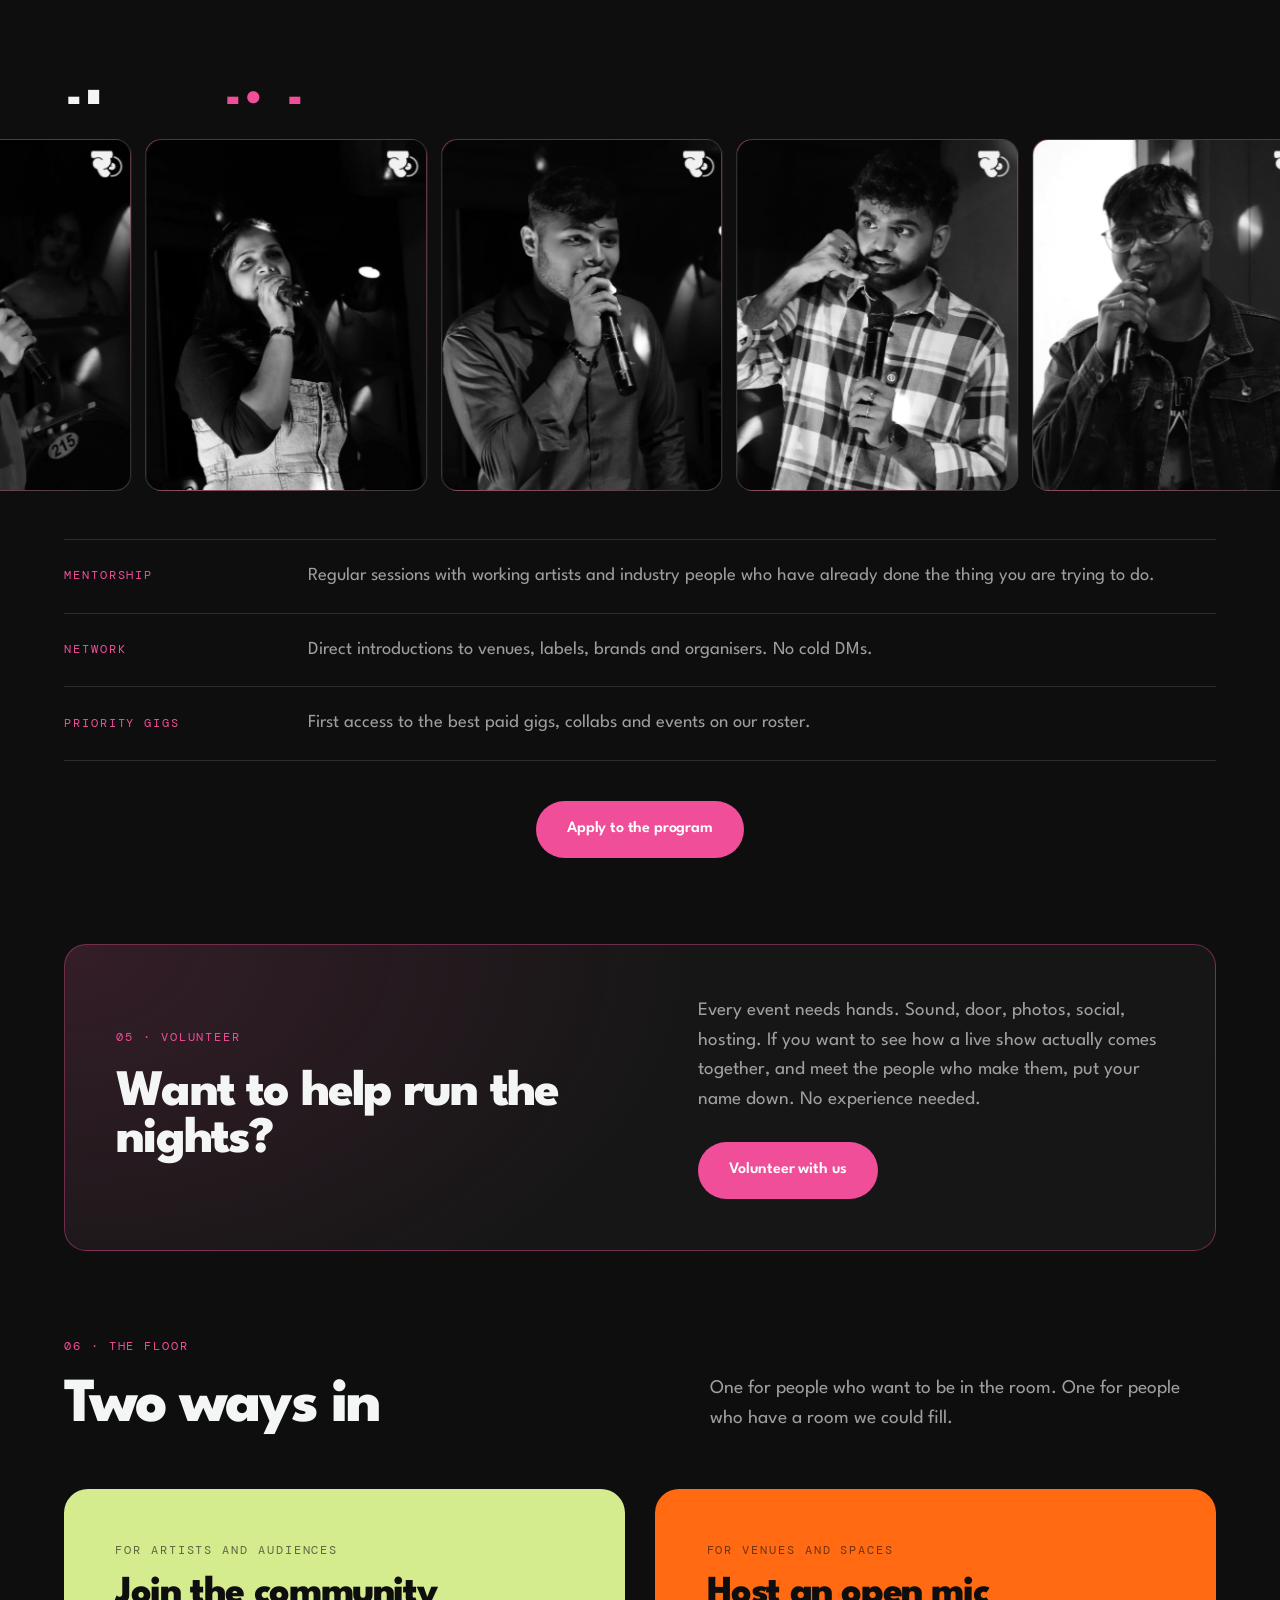
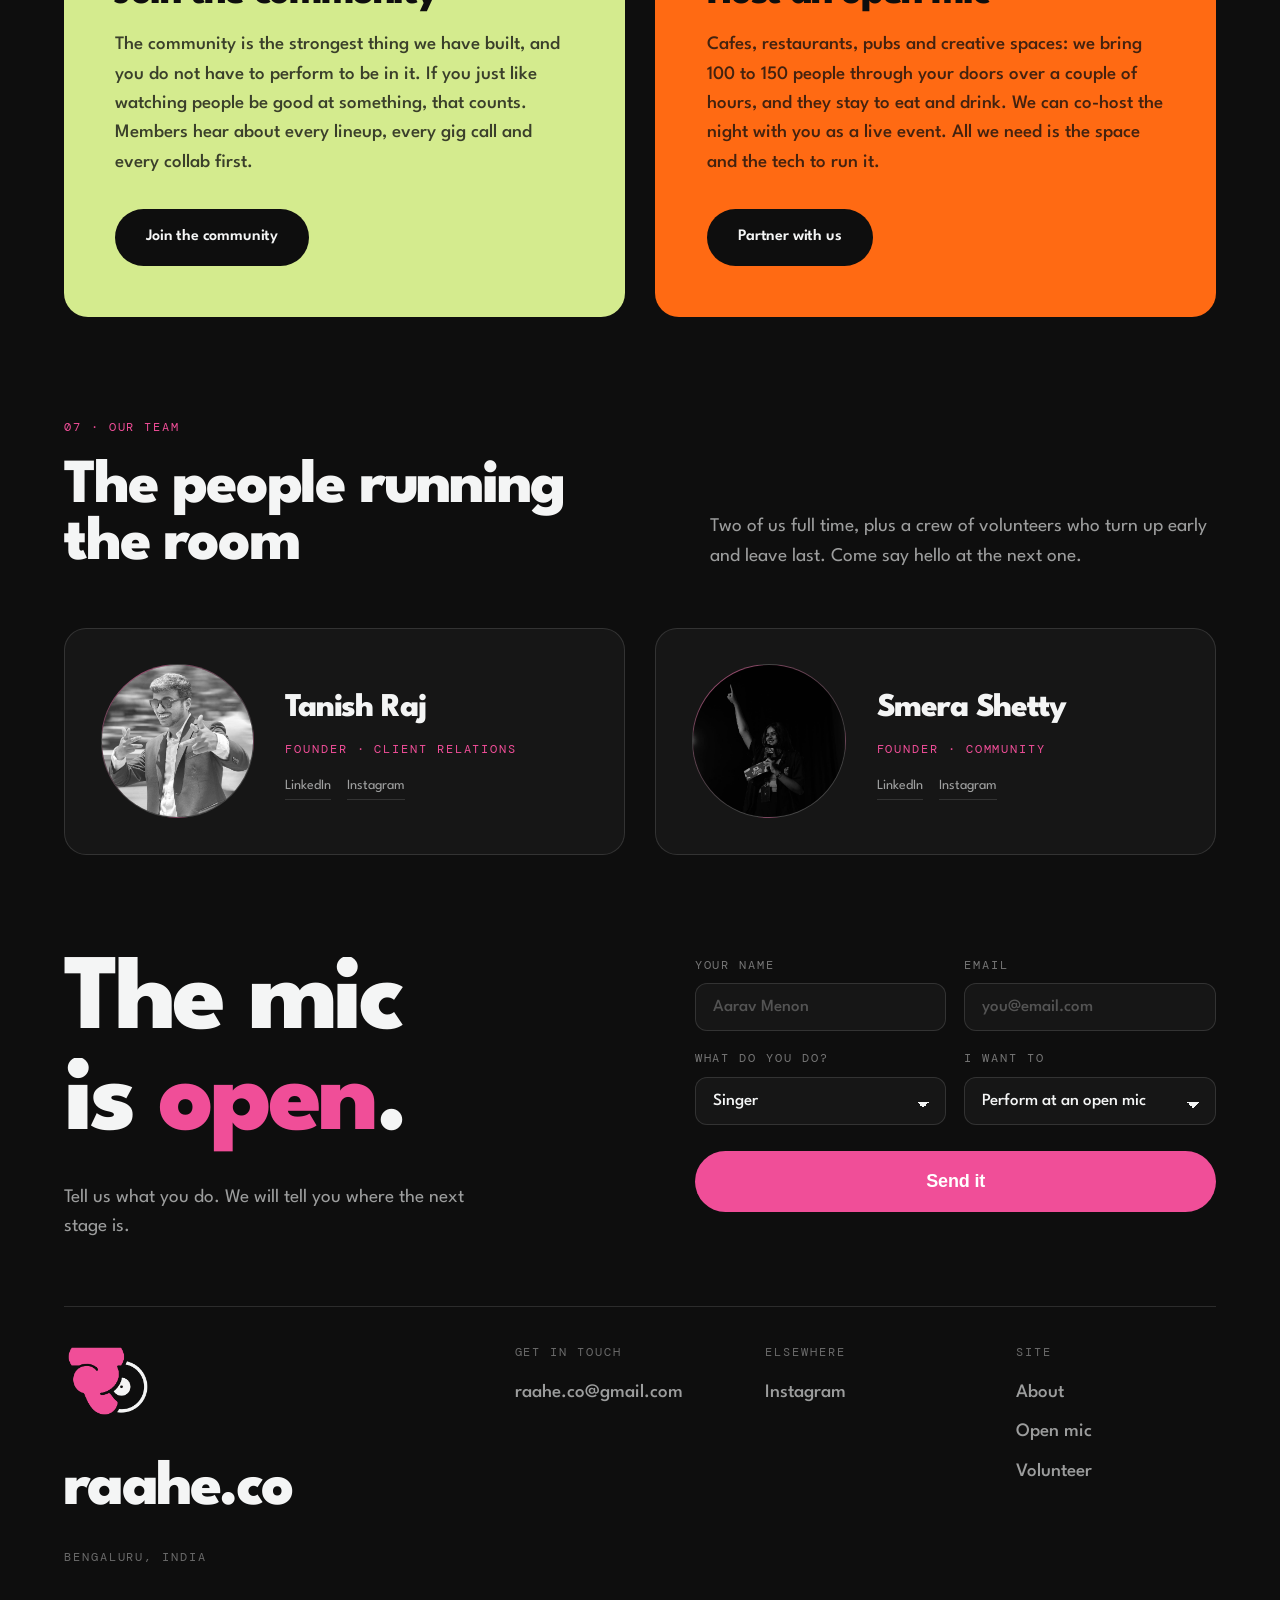
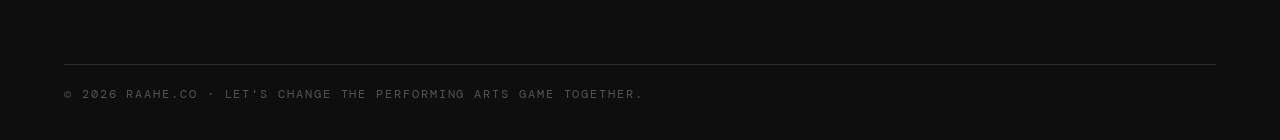
==== commit 69c06dd6: "Turntable on desktop only, orbiting record back on phones, attend button On phones the turntable rea" ====
--- a/index.html
+++ b/index.html
@@ -99,15 +99,94 @@
 
     <div class="hero__actions reveal">
       <a class="btn btn--pink magnetic" href="#encore"><span>Register as an artist</span></a>
-      <a class="btn btn--ghost magnetic" href="mailto:raahe.co@gmail.com?subject=Partnership%20Request%20-%20Open%20Mic"><span>Host an open mic</span></a>
-    </div>
-  </div>
-
-  <!-- A turntable under a stage light. One object, doing one thing well:
-       the record spins up, the arm lifts, swings over and drops the needle.
-       Click it to stop the record and park the arm. Purely decorative. -->
+      <a class="btn btn--ghost magnetic" href="https://beacons.ai/raahe" target="_blank" rel="noopener"><span>Attend the open mic</span></a>
+    </div>
+  </div>
+
+  <!-- Two pieces of art, one per screen size, both decorative.
+       Desktop: a turntable under a stage light. The record spins up, the arm
+       lifts, swings over and drops the needle; click it to park the arm.
+       Phones and tablets: the record with notes in orbit, as a backdrop. -->
   <div class="hero__stage" aria-hidden="true">
     <div class="stage__glow"></div>
+    <div class="galaxy">
+      <svg viewBox="0 0 400 400">
+        <defs>
+          <radialGradient id="coreG" cx="50%" cy="50%">
+            <stop offset="0%" stop-color="#F04E98" stop-opacity=".9"/>
+            <stop offset="55%" stop-color="#F04E98" stop-opacity=".22"/>
+            <stop offset="100%" stop-color="#F04E98" stop-opacity="0"/>
+          </radialGradient>
+          <g id="note">
+            <ellipse cx="0" cy="0" rx="6" ry="4.6" transform="rotate(-22)"/>
+            <rect x="4.4" y="-24" width="1.9" height="24"/>
+            <path d="M6.3 -24c5 2.4 8.6 4.6 9.4 9.2 .6-6.2-3.4-9.6-9.4-12.4z"/>
+          </g>
+        </defs>
+
+        <circle cx="200" cy="200" r="196" fill="url(#coreG)"/>
+
+        <!-- sound rings -->
+        <g class="waves" fill="none" stroke="#F04E98" stroke-width="1.2">
+          <circle cx="200" cy="200" r="78" style="--d:0s"/>
+          <circle cx="200" cy="200" r="78" style="--d:1.6s"/>
+          <circle cx="200" cy="200" r="78" style="--d:3.2s"/>
+        </g>
+
+        <!-- outer orbit -->
+        <g class="orb orb--a">
+          <circle cx="200" cy="200" r="186" fill="none" stroke="#F4F5F5" stroke-opacity=".1"/>
+          <circle cx="200" cy="14"  r="4.5" fill="#F04E98"/>
+          <circle cx="361" cy="293" r="3"   fill="#F4F5F5" fill-opacity=".7"/>
+          <circle cx="39"  cy="293" r="5.5" fill="#F04E98" fill-opacity=".55"/>
+          <circle cx="360" cy="107" r="2.4" fill="#F4F5F5" fill-opacity=".5"/>
+          <circle cx="200" cy="386" r="3.4" fill="#F4F5F5" fill-opacity=".45"/>
+        </g>
+
+        <!-- notes orbit -->
+        <g class="orb orb--b" fill="#F4F5F5" fill-opacity=".82">
+          <circle cx="200" cy="200" r="140" fill="none" stroke="#F4F5F5" stroke-opacity=".08"/>
+          <use href="#note" x="200" y="60"/>
+          <use href="#note" x="340" y="200"/>
+          <use href="#note" x="200" y="340"/>
+          <use href="#note" x="60"  y="200"/>
+        </g>
+
+        <!-- inner orbit -->
+        <g class="orb orb--c">
+          <circle cx="200" cy="200" r="104" fill="none" stroke="#F04E98" stroke-opacity=".22" stroke-dasharray="3 9"/>
+          <circle cx="200" cy="96"  r="3.6" fill="#F04E98"/>
+          <circle cx="290" cy="252" r="2.6" fill="#F4F5F5" fill-opacity=".8"/>
+          <circle cx="110" cy="252" r="3"   fill="#F04E98" fill-opacity=".7"/>
+        </g>
+
+        <!-- the record -->
+        <g class="vinyl">
+          <circle cx="200" cy="200" r="74" fill="#141414" stroke="#F4F5F5" stroke-opacity=".18"/>
+          <g fill="none" stroke="#F4F5F5" stroke-opacity=".14">
+            <circle cx="200" cy="200" r="66"/>
+            <circle cx="200" cy="200" r="58"/>
+            <circle cx="200" cy="200" r="50"/>
+            <circle cx="200" cy="200" r="42"/>
+            <circle cx="200" cy="200" r="34"/>
+          </g>
+          <circle cx="200" cy="200" r="24" fill="#F04E98"/>
+          <circle cx="200" cy="200" r="4"  fill="#0E0E0E"/>
+          <path d="M200 126a74 74 0 0 1 64 37" fill="none" stroke="#F4F5F5" stroke-opacity=".5" stroke-width="1.5"/>
+        </g>
+
+        <!-- drifting specks -->
+        <g class="stars" fill="#F4F5F5">
+          <circle cx="88"  cy="70"  r="1.6" style="--d:.2s"/>
+          <circle cx="318" cy="58"  r="1.2" style="--d:1.1s"/>
+          <circle cx="356" cy="168" r="1.8" style="--d:2.3s"/>
+          <circle cx="52"  cy="216" r="1.4" style="--d:.7s"/>
+          <circle cx="120" cy="352" r="1.6" style="--d:1.8s"/>
+          <circle cx="300" cy="348" r="1.2" style="--d:2.9s"/>
+          <circle cx="248" cy="42"  r="1"   style="--d:1.4s"/>
+        </g>
+      </svg>
+    </div>
     <div class="deck" id="deck" title="Stop the record">
       <div class="deck__pool"></div>
       <div class="deck__tilt">
--- a/styles.css
+++ b/styles.css
@@ -393,7 +393,41 @@
 @keyframes spin{ to{ transform:rotate(360deg) } }
 
 /* ---------------------------------------------------------
-   The turntable
+   Phones and tablets: the record with notes in orbit
+   --------------------------------------------------------- */
+.galaxy{
+  position:absolute; right:var(--gut);
+  top:calc(50% + (var(--pt) - var(--pb)) / 2); transform:translateY(-50%);
+  width:min(40vw,500px,66svh); aspect-ratio:1;
+}
+.galaxy svg{ width:100%; height:100%; overflow:visible; }
+.galaxy g{ transform-box:view-box; transform-origin:200px 200px; }
+
+@keyframes spinBack{ to{ transform:rotate(-360deg) } }
+@keyframes ping{
+  0%{ transform:scale(1); opacity:.55 }
+  100%{ transform:scale(2.5); opacity:0 }
+}
+@keyframes twinkle{
+  0%,100%{ opacity:.15 } 50%{ opacity:.9 }
+}
+
+.orb--a{ animation:spin 60s linear infinite; }
+.orb--b{ animation:spinBack 38s linear infinite; }
+.orb--c{ animation:spin 22s linear infinite; }
+.vinyl{ animation:spin 14s linear infinite; }
+.waves circle{
+  transform-box:view-box; transform-origin:200px 200px;
+  animation:ping 4.8s ease-out infinite; animation-delay:var(--d);
+}
+.stars circle{ animation:twinkle 3.4s ease-in-out infinite; animation-delay:var(--d); }
+
+/* One or the other, never both */
+@media (min-width:901px){ .galaxy{ display:none; } }
+@media (max-width:900px){ .deck{ display:none; } }
+
+/* ---------------------------------------------------------
+   The turntable (desktop)
    Everything inside is sized in cqw, a percentage of the deck's
    own width, so it scales as one object. Seen from slightly in
    front, sitting in a pool of stage light.
@@ -403,7 +437,7 @@
   /* clear of the headline on the left and the running-order rail on the right */
   position:absolute; right:calc(var(--gut) + 1.5vw);
   top:calc(50% + (var(--pt) - var(--pb)) / 2); transform:translateY(-50%);
-  width:min(35vw,560px,72svh);
+  width:min(30vw,490px,62svh);
   container-type:inline-size;
   perspective:1700px;
   pointer-events:auto; cursor:pointer;
@@ -981,9 +1015,9 @@
   .signup__row{ grid-template-columns:1fr; }
   /* Hero on a phone: art up top, words centred, no dead space above the fold */
   .hero{ justify-content:flex-end; min-height:86svh; padding-bottom:clamp(34px,5vh,56px); }
-  .deck{
-    width:min(62vw,360px); top:7%; right:-10%; bottom:auto;
-    transform:none; opacity:.5; pointer-events:none;
+  .galaxy{
+    width:min(70vw,330px); top:7%; right:-12%; bottom:auto;
+    transform:none; opacity:.42;
   }
   .stage__glow{ width:110vw; height:110vw; right:-34%; top:-10%; opacity:.42; }
   .hero__head{ max-width:none; }
@@ -1079,10 +1113,10 @@
     padding:16px 28px; font-size:16.5px;
   }
 
-  /* the turntable sits behind the words as a backdrop */
-  .deck{
-    width:min(118vw,520px); top:50%; left:50%; right:auto; bottom:auto;
-    transform:translate(-50%,-50%); opacity:.2; pointer-events:none;
+  /* the record sits behind the words as a backdrop */
+  .galaxy{
+    width:min(124vw,540px); top:50%; left:50%; right:auto; bottom:auto;
+    transform:translate(-50%,-50%); opacity:.16;
   }
   .stage__glow{
     width:150vw; height:150vw; left:-25vw; right:auto; top:50%; margin-top:-75vw;
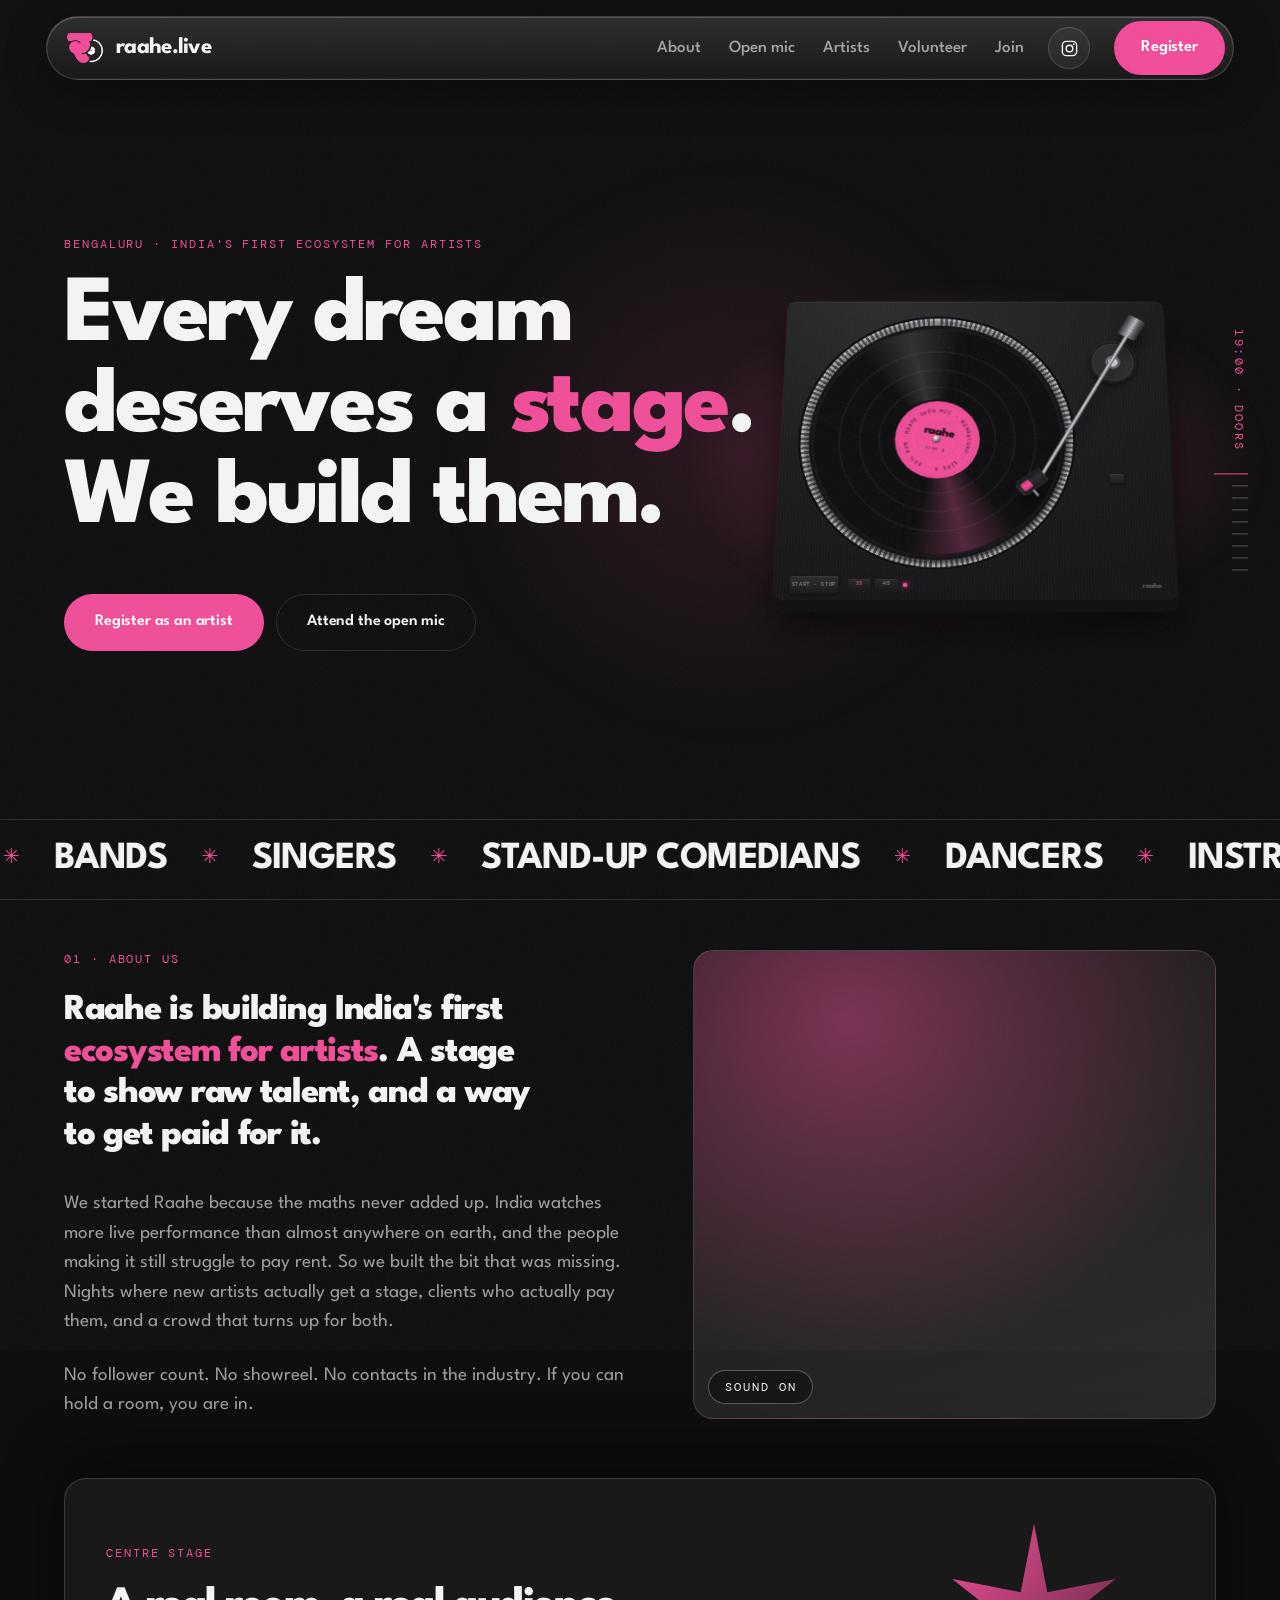
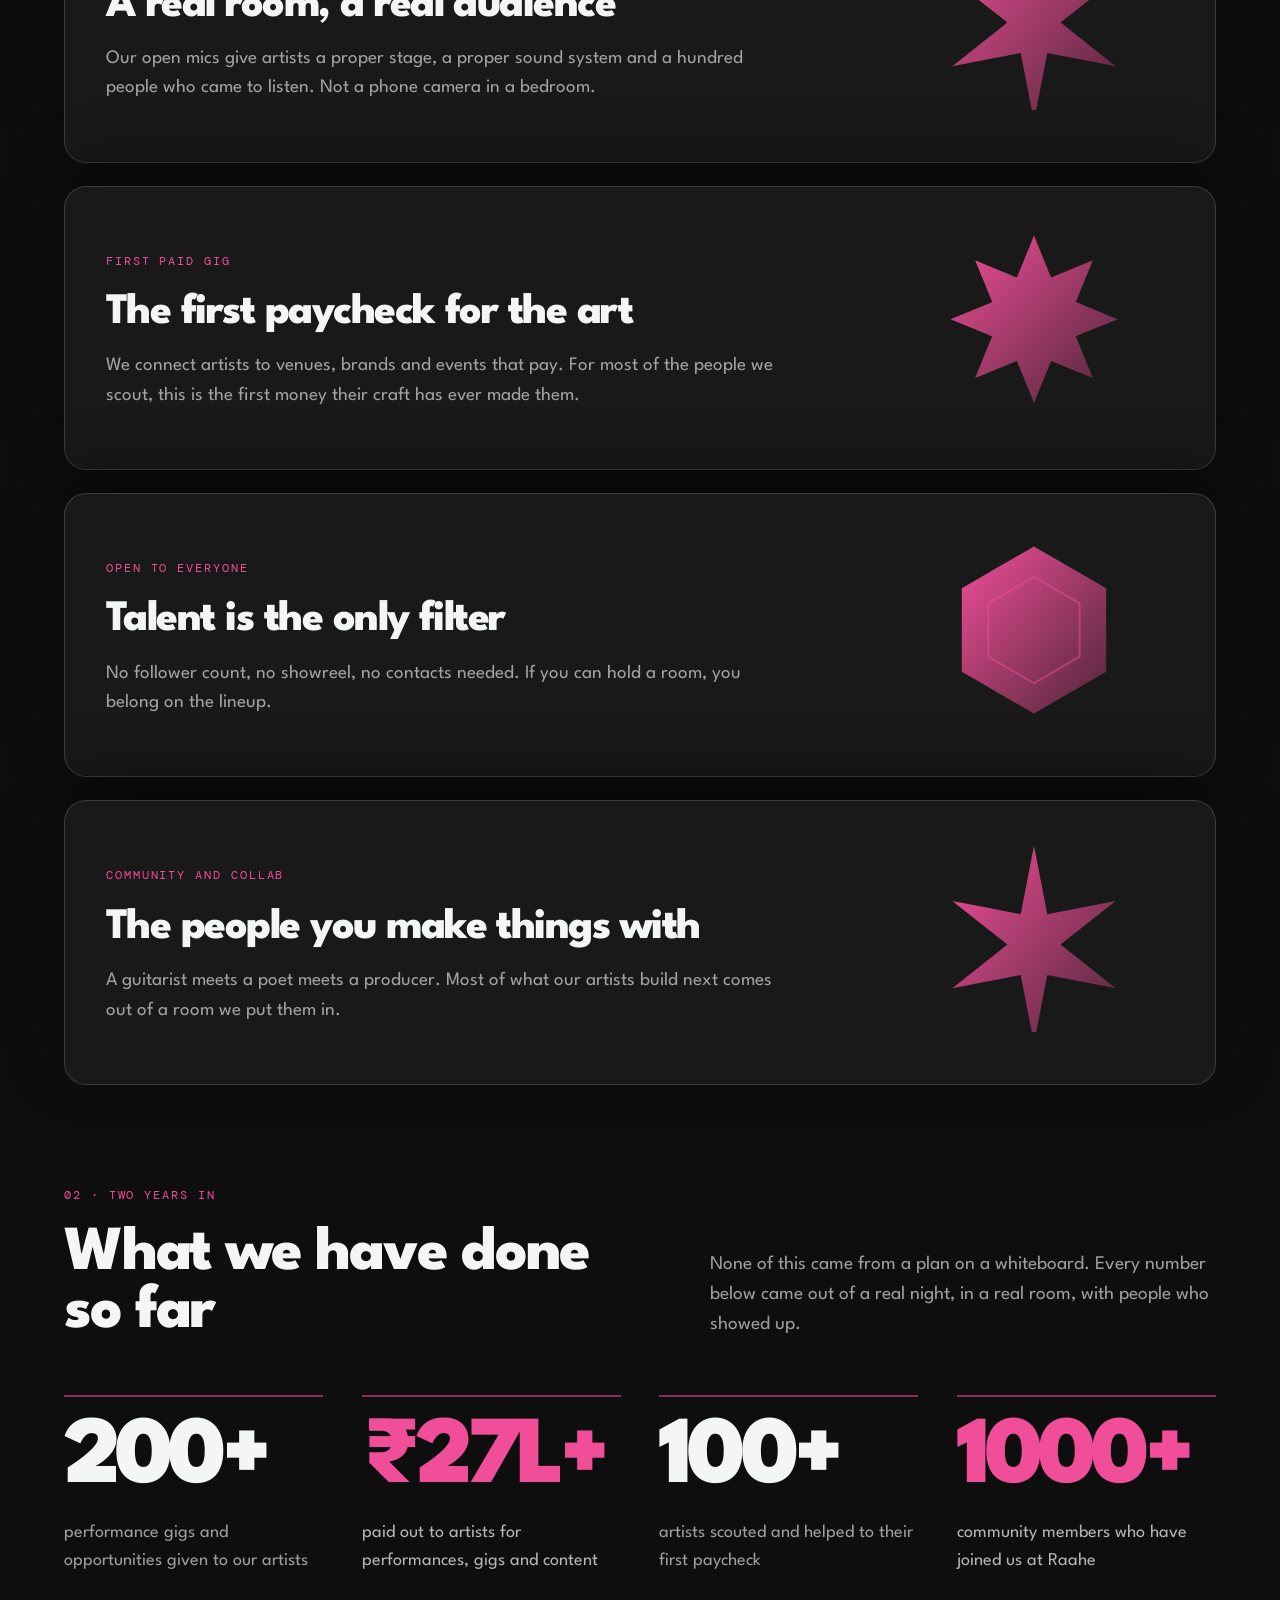
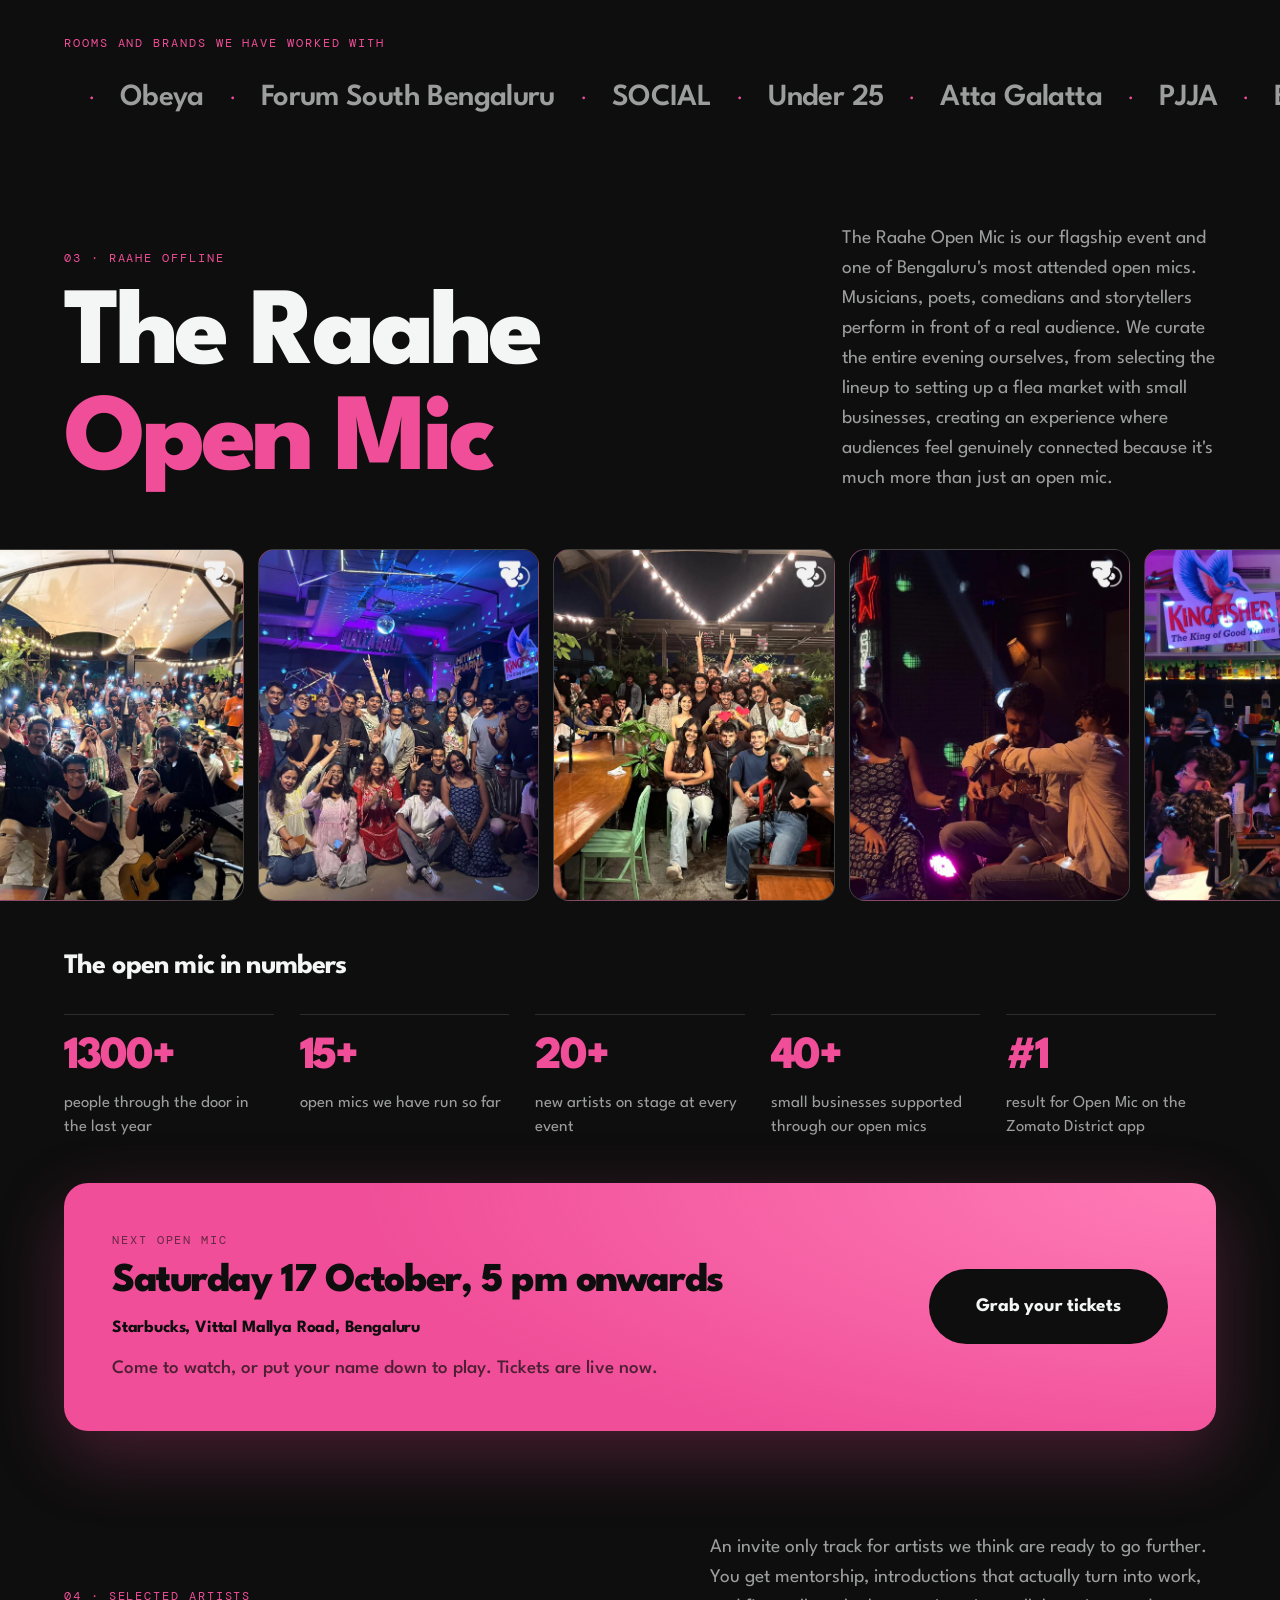
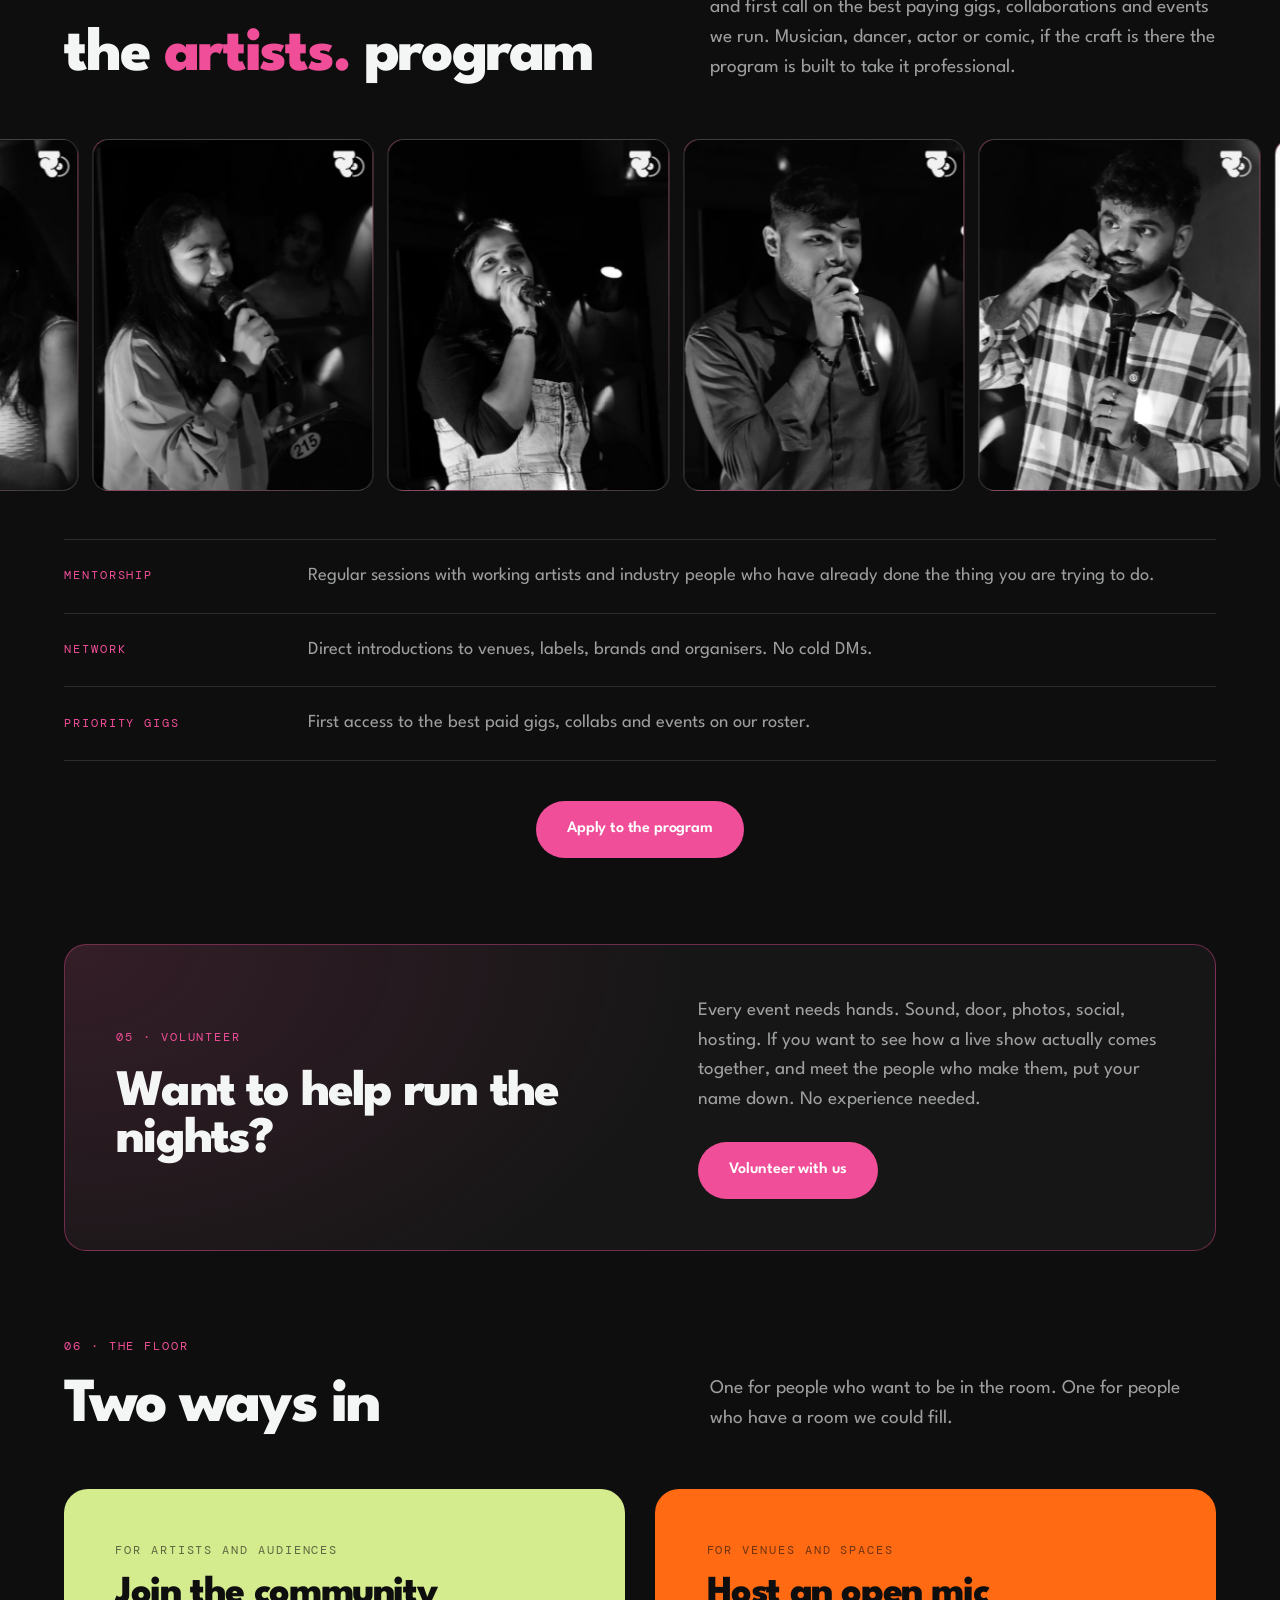
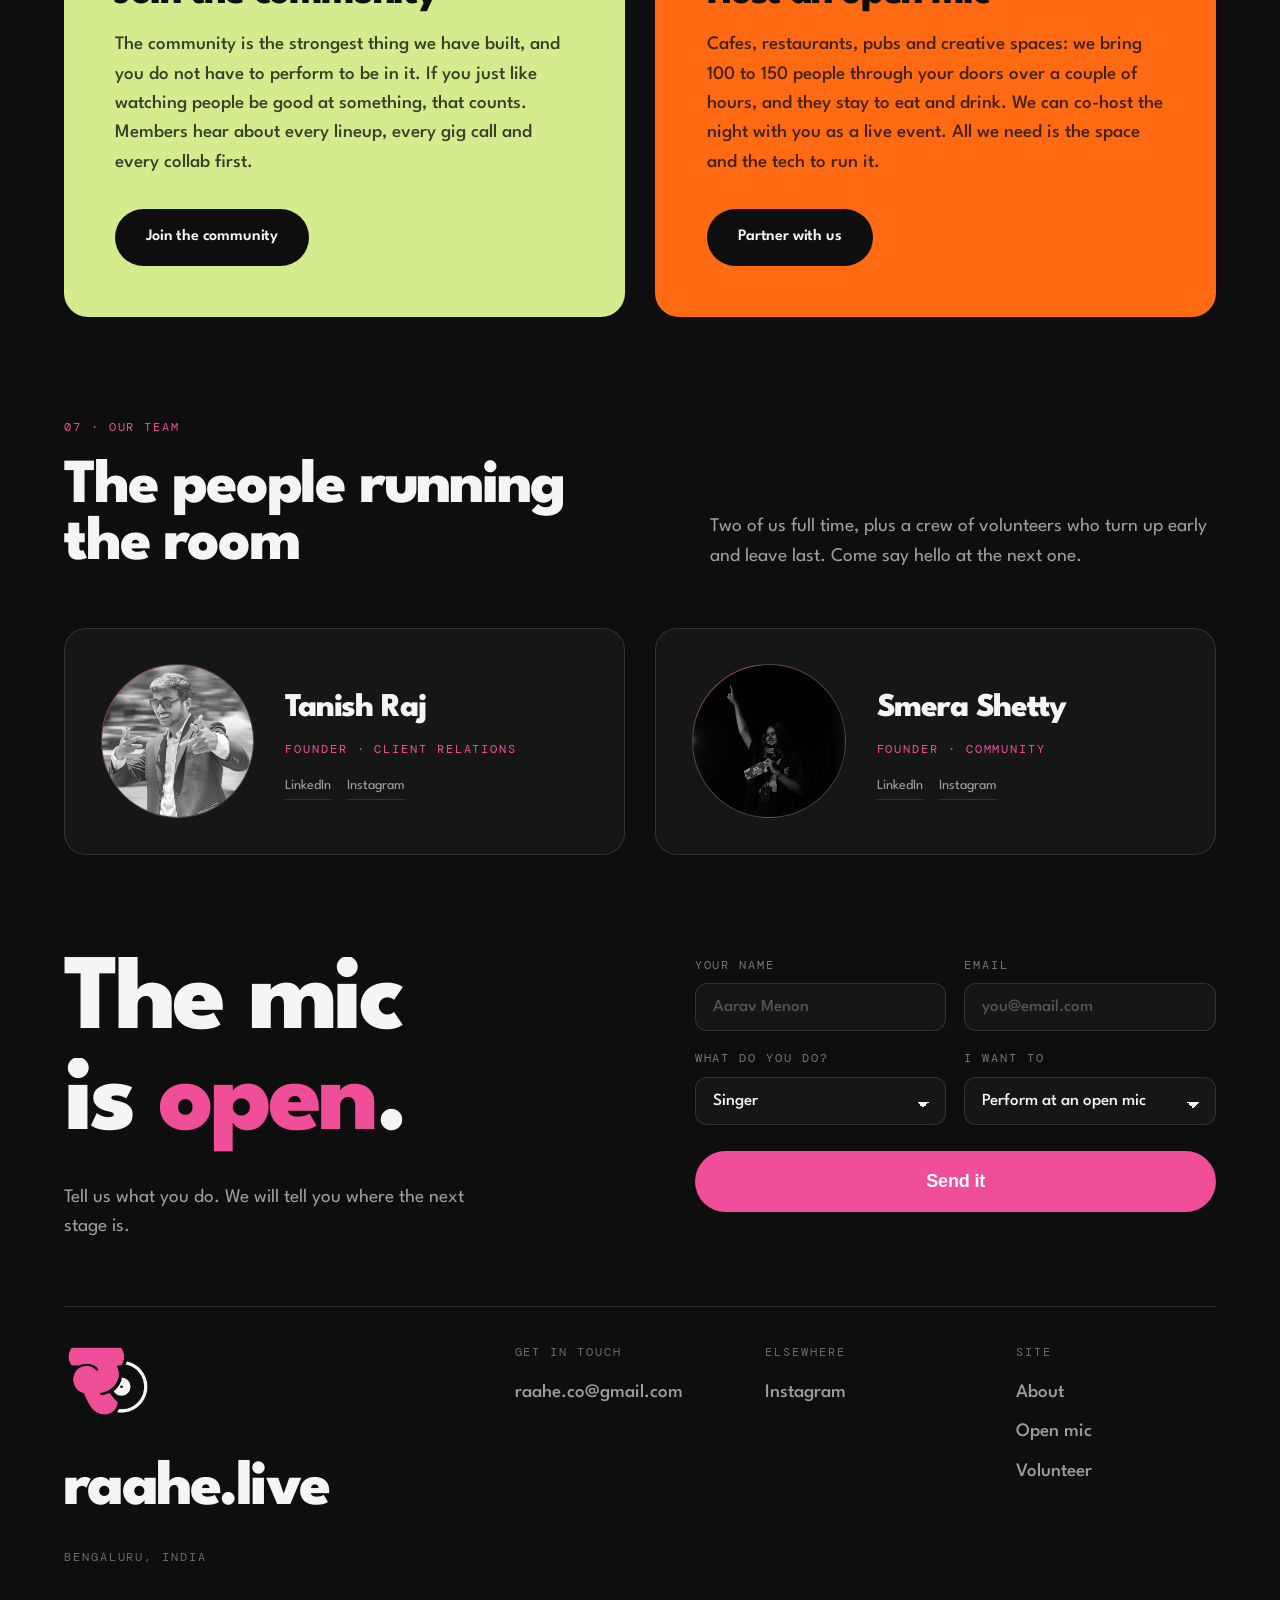
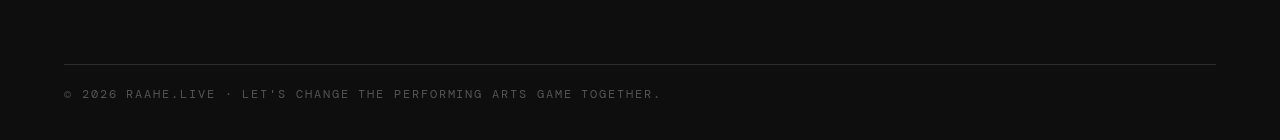
==== commit 9c0d2e92: "Move domain and Instagram handle from raahe.co to raahe.live Co-Authored-By: Claude Opus 5.5 <norepl" ====
--- a/index.html
+++ b/index.html
@@ -3,14 +3,14 @@
 <head>
 <meta charset="UTF-8" />
 <meta name="viewport" content="width=device-width, initial-scale=1" />
-<title>Raahe.co | Every dream deserves a stage</title>
+<title>Raahe.live | Every dream deserves a stage</title>
 <meta name="description" content="Raahe is India's first ecosystem for artists. Open mics, first paid gigs and a community that turns up, built in Bengaluru." />
 <meta name="theme-color" content="#0E0E0E" />
 
-<meta property="og:title" content="Raahe.co | Every dream deserves a stage" />
+<meta property="og:title" content="Raahe.live | Every dream deserves a stage" />
 <meta property="og:description" content="India's first ecosystem for artists. Open mics, first paid gigs and a community that turns up." />
 <meta property="og:type" content="website" />
-<meta property="og:url" content="https://raahe.co" />
+<meta property="og:url" content="https://raahe.live" />
 <meta property="og:image" content="images/og-image.jpg" />
 <meta name="twitter:card" content="summary_large_image" />
 
@@ -40,9 +40,9 @@
 
 <!-- ============ NAV ============ -->
 <header class="nav" id="nav">
-  <a class="nav__brand" href="#top" aria-label="Raahe.co home">
+  <a class="nav__brand" href="#top" aria-label="Raahe.live home">
     <img class="nav__mark" src="images/logo.png" alt="" />
-    <span class="nav__word">raahe.co</span>
+    <span class="nav__word">raahe.live</span>
   </a>
 
   <nav class="nav__links" aria-label="Primary">
@@ -53,7 +53,7 @@
     <a href="#floor">Join</a>
   </nav>
 
-  <a class="nav__ig" href="https://www.instagram.com/raahe.co" target="_blank" rel="noopener" aria-label="Raahe on Instagram">
+  <a class="nav__ig" href="https://www.instagram.com/raahe.live" target="_blank" rel="noopener" aria-label="Raahe on Instagram">
     <svg viewBox="0 0 24 24" fill="none" stroke="currentColor" stroke-width="1.8" aria-hidden="true">
       <rect x="3" y="3" width="18" height="18" rx="5"/>
       <circle cx="12" cy="12" r="4.2"/>
@@ -646,7 +646,7 @@
   <footer class="footer">
     <div class="footer__brand">
       <img class="footer__logo" src="images/logo.png" alt="" />
-      <span class="footer__word">raahe.co</span>
+      <span class="footer__word">raahe.live</span>
       <p class="mono">Bengaluru, India</p>
     </div>
     <div class="footer__col">
@@ -655,7 +655,7 @@
     </div>
     <div class="footer__col">
       <p class="mono">Elsewhere</p>
-      <a href="https://www.instagram.com/raahe.co" target="_blank" rel="noopener">Instagram</a>
+      <a href="https://www.instagram.com/raahe.live" target="_blank" rel="noopener">Instagram</a>
     </div>
     <div class="footer__col">
       <p class="mono">Site</p>
@@ -663,7 +663,7 @@
       <a href="#openmic">Open mic</a>
       <a href="#volunteer">Volunteer</a>
     </div>
-    <p class="footer__legal mono">© <span id="year">2026</span> Raahe.co · Let's change the performing arts game together.</p>
+    <p class="footer__legal mono">© <span id="year">2026</span> Raahe.live · Let's change the performing arts game together.</p>
   </footer>
 </section>
 
--- a/styles.css
+++ b/styles.css
@@ -1,5 +1,5 @@
 /* =========================================================
-   Raahe.co
+   Raahe.live
    Palette + type are taken straight from the brand guide.
    The one idea running through the page: an open mic runs to
    a running order, and each section is a slot in the night
@@ -351,6 +351,8 @@
 .hero{
   --pt: calc(var(--nav-h) + 24px);
   --pb: clamp(32px,5svh,64px);
+  /* headline size, shared with the turntable so it can keep clear of it */
+  --hf: clamp(37px,min(7.4vw,12.5svh),116px);
   position:relative; z-index:2;
   min-height:calc(100vh - var(--band-h));
   min-height:calc(100svh - var(--band-h));
@@ -367,7 +369,7 @@
 
 .hero__head{
   /* follows the screen height too, so short laptop screens still fit */
-  font-size:clamp(37px,min(7.4vw,12.5svh),116px);
+  font-size:var(--hf);
   line-height:.88;
   margin:0 0 clamp(28px,5vh,54px);
   max-width:16ch;
@@ -432,12 +434,23 @@
    own width, so it scales as one object. Seen from slightly in
    front, sitting in a pool of stage light.
    --------------------------------------------------------- */
-/* centred on the same line as the hero text, right edge on the page gutter */
+/* Centred in the open space between the end of the headline and the
+   running-order rail, with the same gap on each side, and as large as that
+   space allows. Measured in the hero's own coordinates:
+   - the headline's longest line ("deserves a stage.") is 7.25 x its font size
+   - the rail sits half a gutter in from the window edge and is 34px wide
+   - the drawn deck runs about 3.5% wider than its box, from the tilt */
 .deck{
-  /* clear of the headline on the left and the running-order rail on the right */
-  position:absolute; right:calc(var(--gut) + 1.5vw);
+  --hl: max(0px, (100vw - var(--max)) / 2);
+  --text-end: calc(var(--gut) + var(--hf) * 7.25);
+  --rail-start: calc(100vw - var(--hl) - var(--gut) * .5 - 34px);
+  --room: calc(var(--rail-start) - var(--text-end));
+  --gap: clamp(24px, 2.2vw, 64px);
+  --w: min(620px, 66svh, (var(--room) - var(--gap) * 2) / 1.035);
+  position:absolute;
+  left:calc(var(--text-end) + (var(--room) - var(--w) * 1.035) / 2);
   top:calc(50% + (var(--pt) - var(--pb)) / 2); transform:translateY(-50%);
-  width:min(30vw,490px,62svh);
+  width:var(--w);
   container-type:inline-size;
   perspective:1700px;
   pointer-events:auto; cursor:pointer;
@@ -454,7 +467,7 @@
 }
 .deck__tilt{
   position:relative;
-  transform:rotateX(24deg) rotateZ(-3deg);
+  transform:rotateX(24deg);
   transform-origin:50% 60%;
 }
 
@@ -980,6 +993,7 @@
    Responsive
    --------------------------------------------------------- */
 @media (max-width:1180px){
+  .deck{ --rail-start: calc(100vw - var(--hl) - var(--gut)); }
   .scores{ grid-template-columns:repeat(2,1fr); }
   .facts{ grid-template-columns:repeat(3,1fr); }
   .rail{ display:none; }
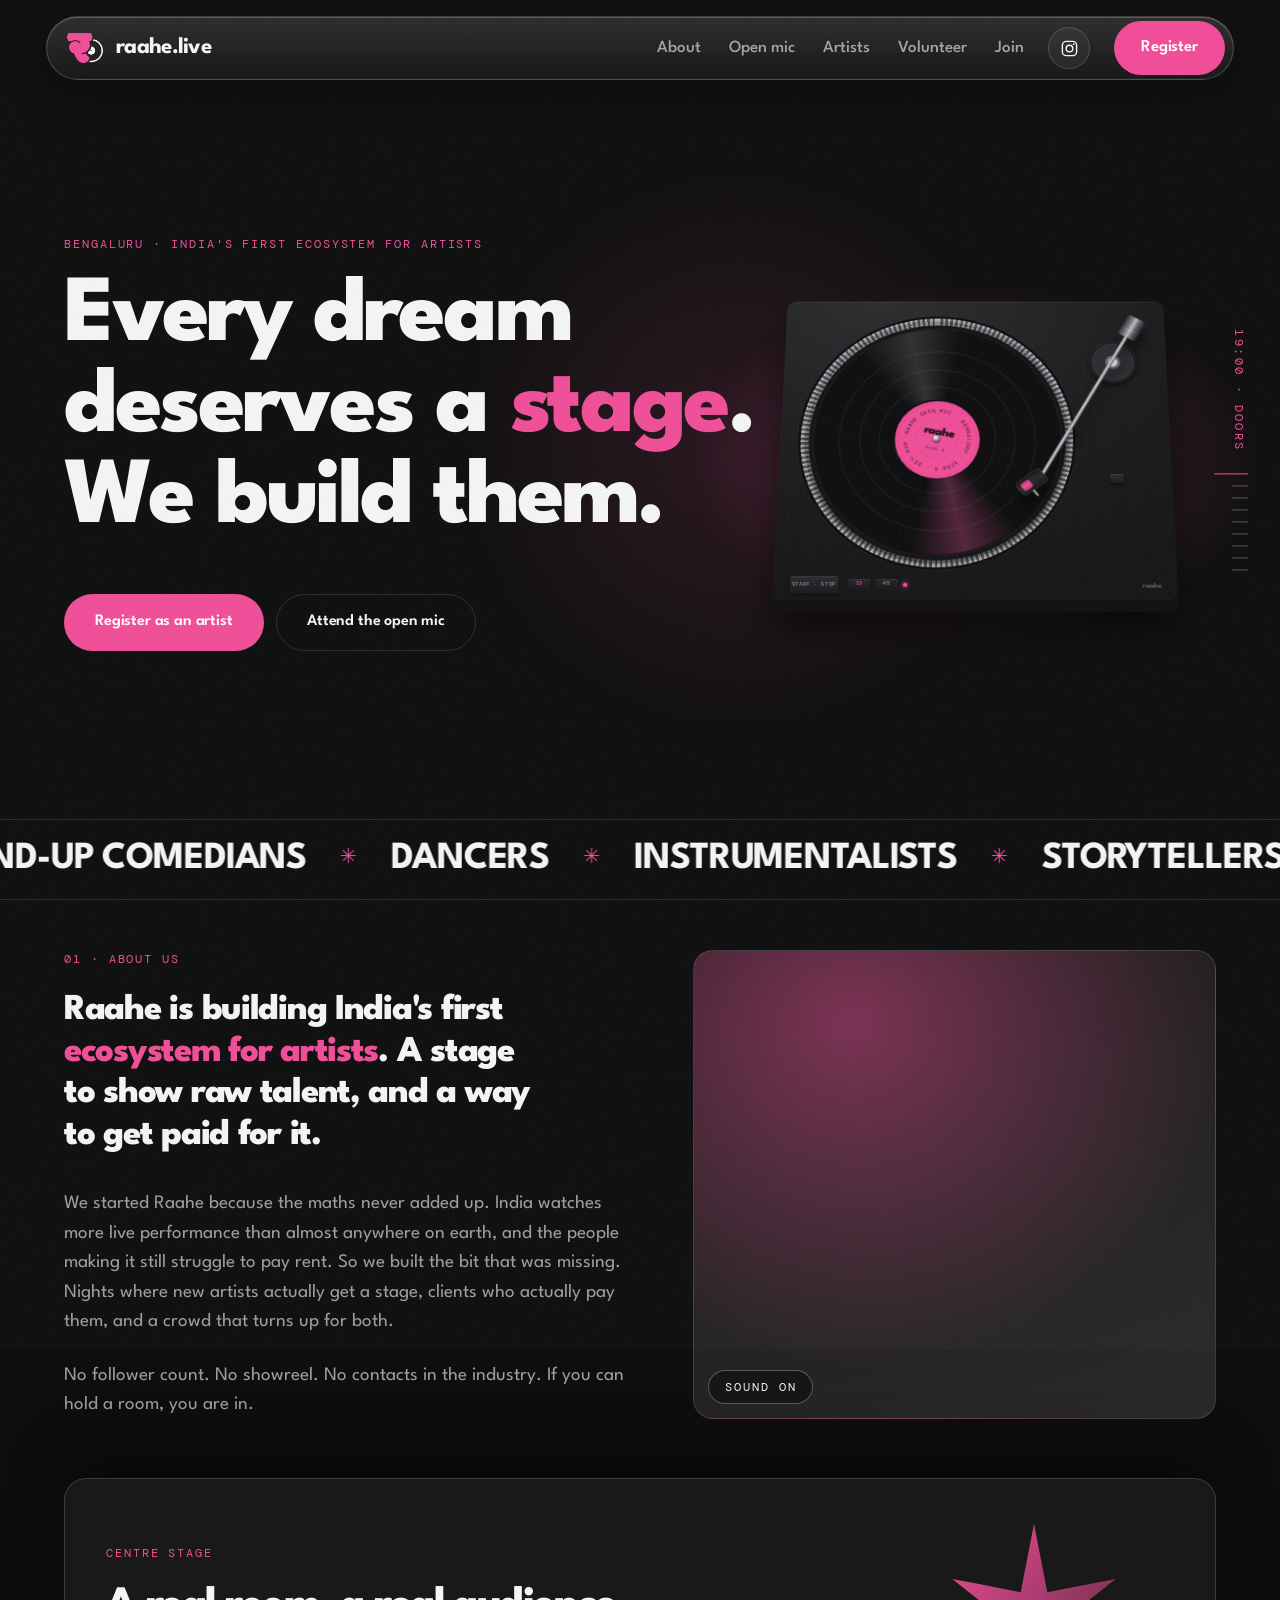
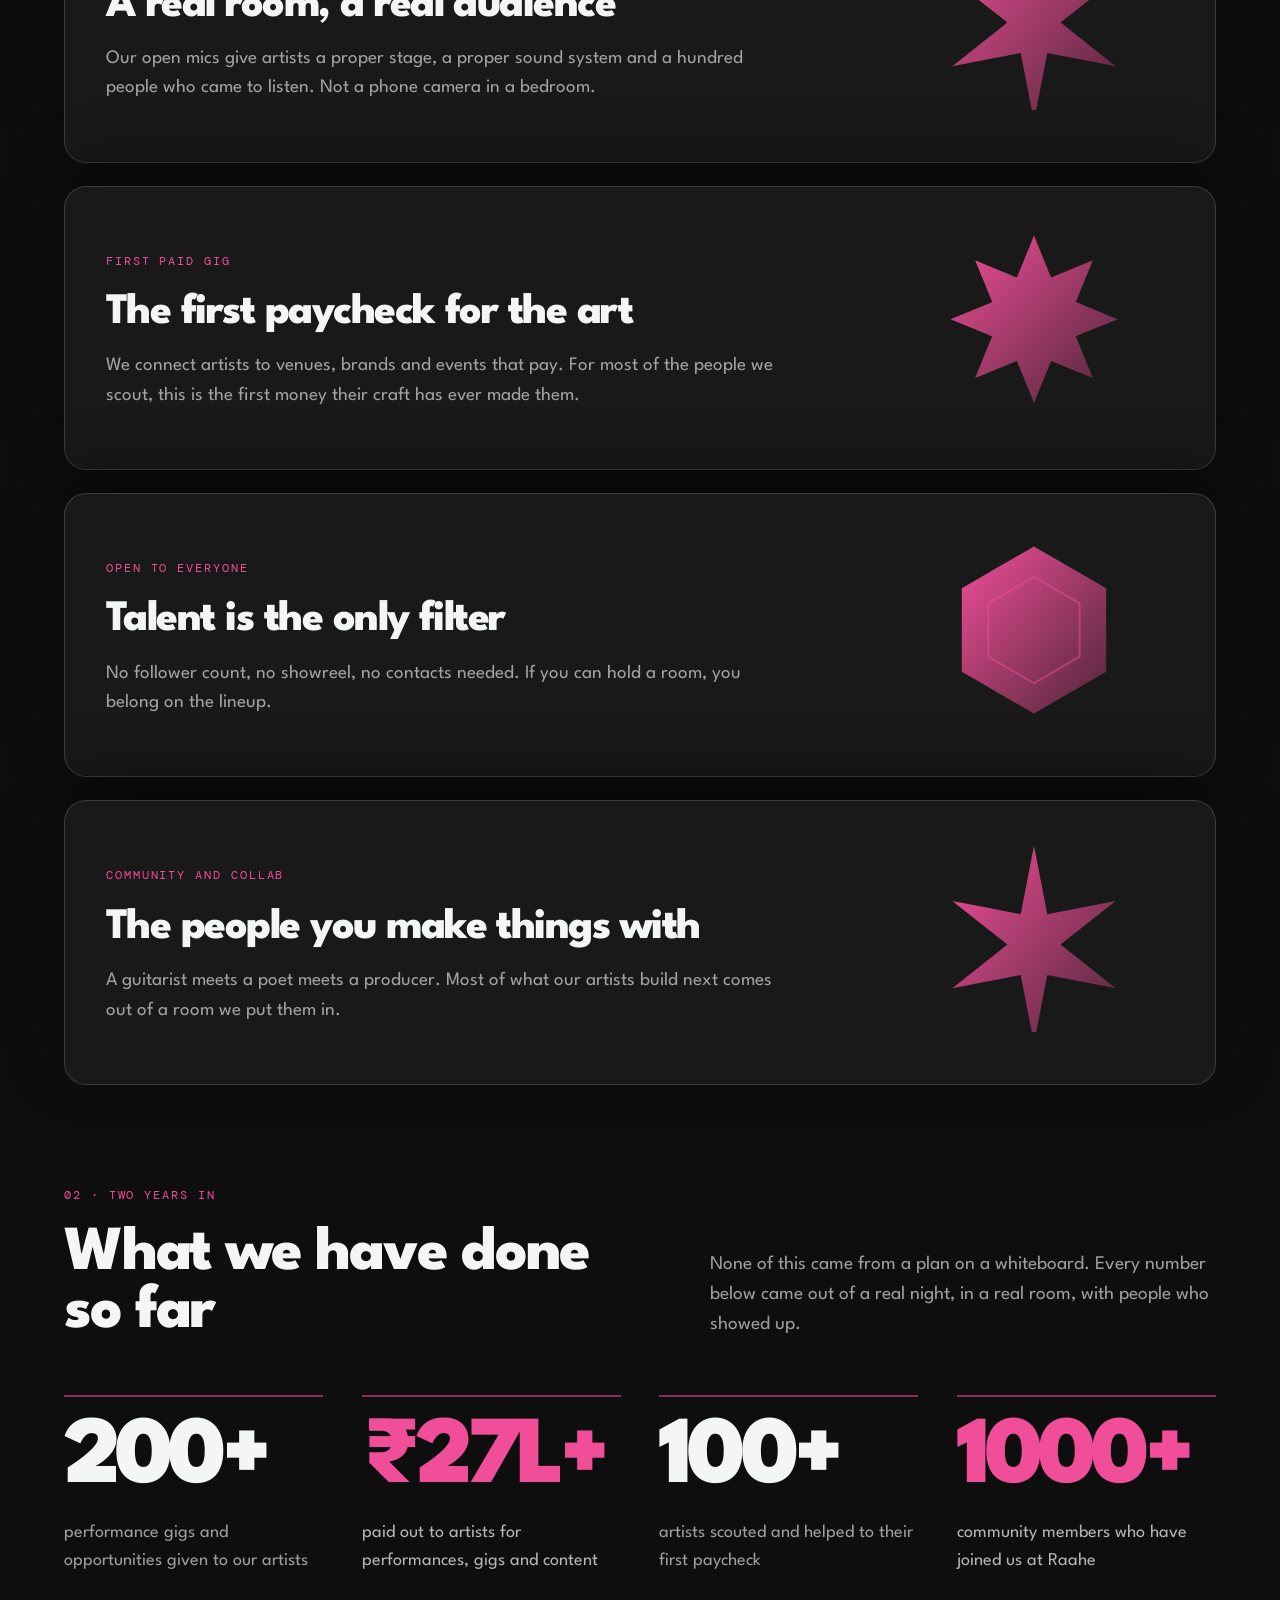
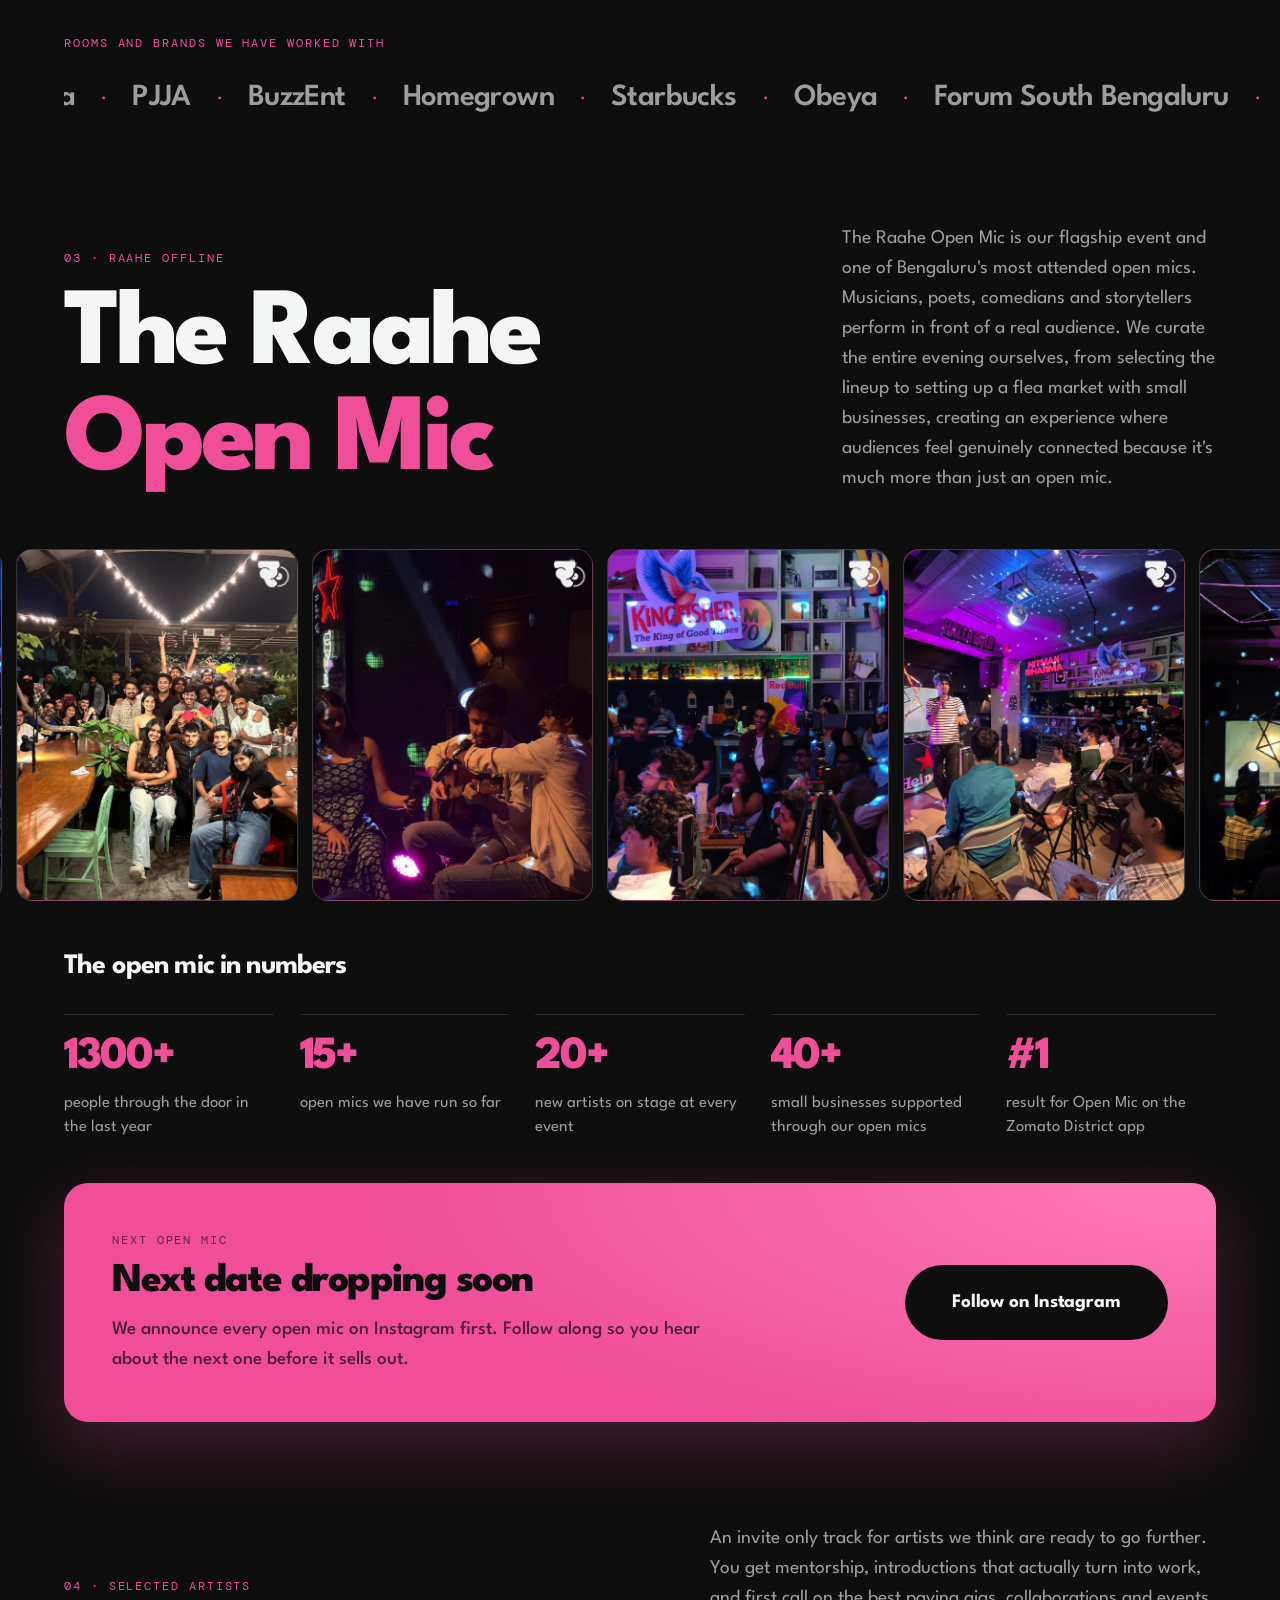
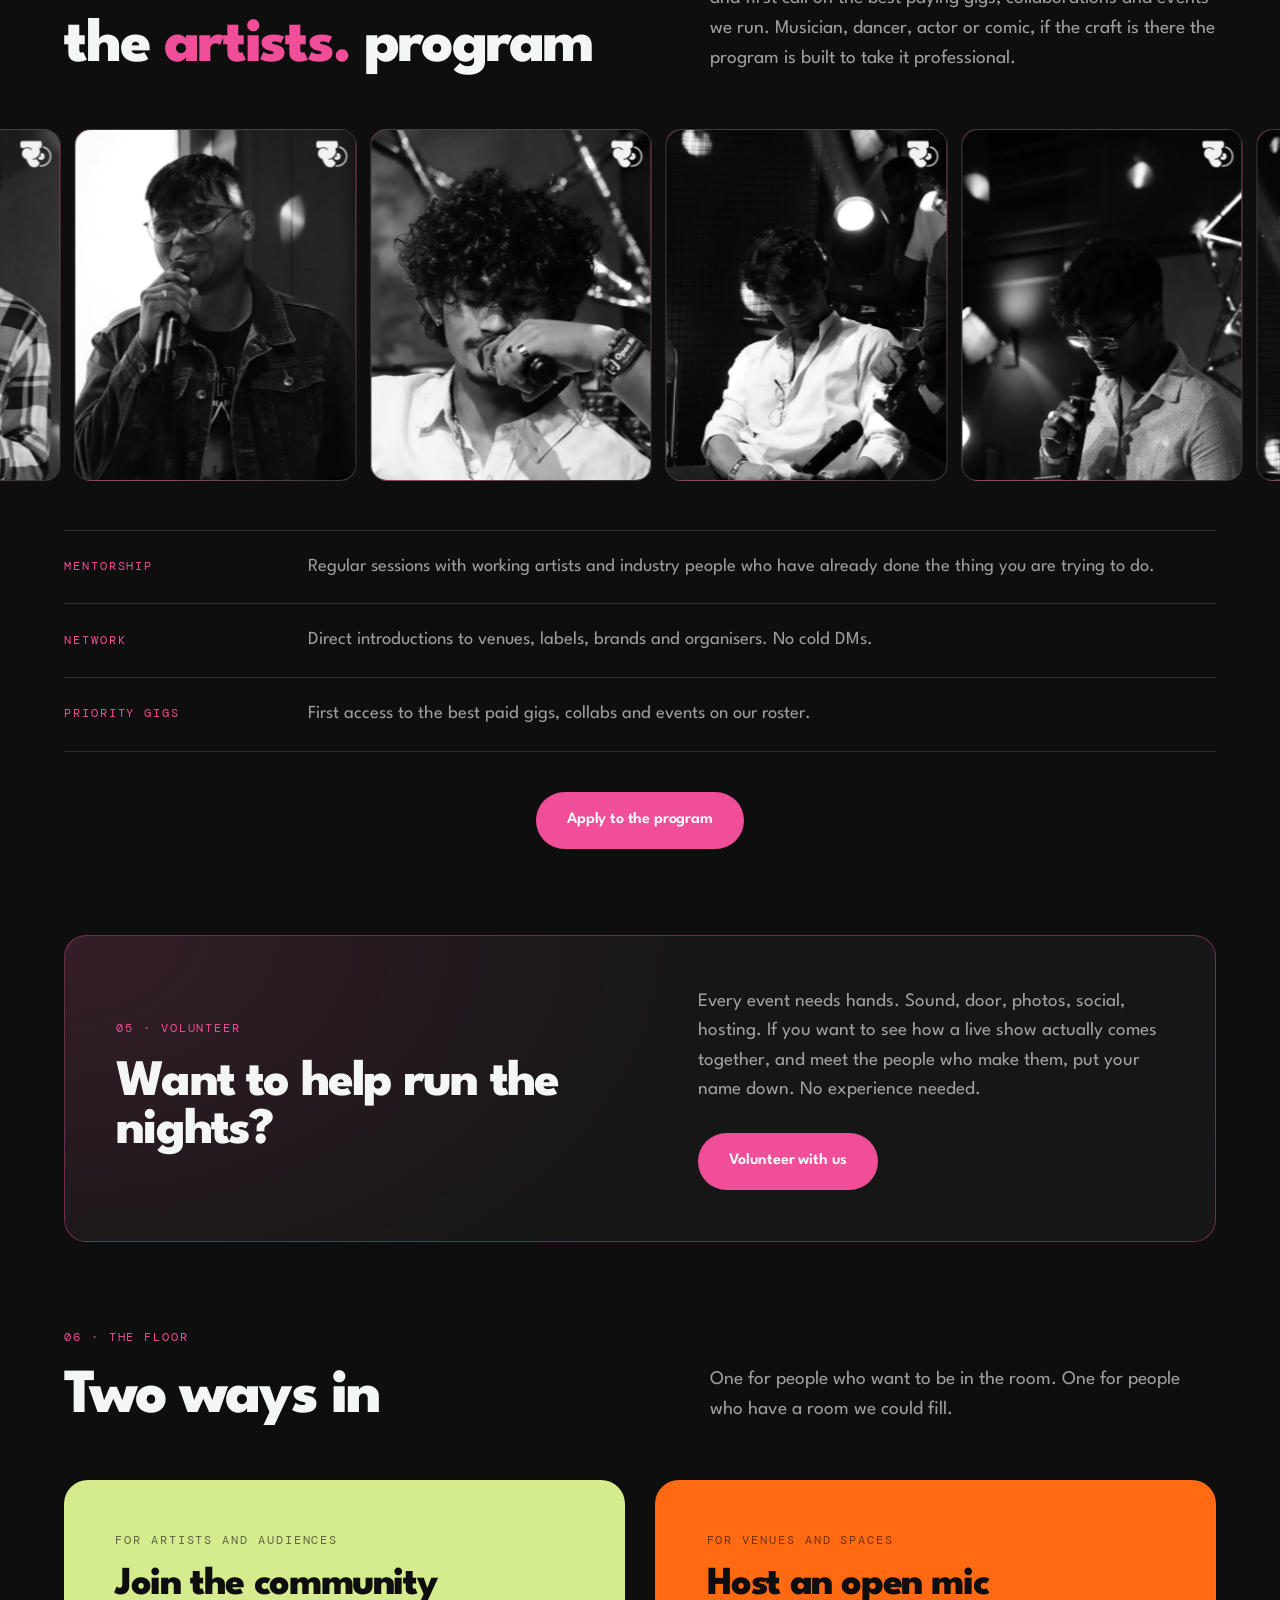
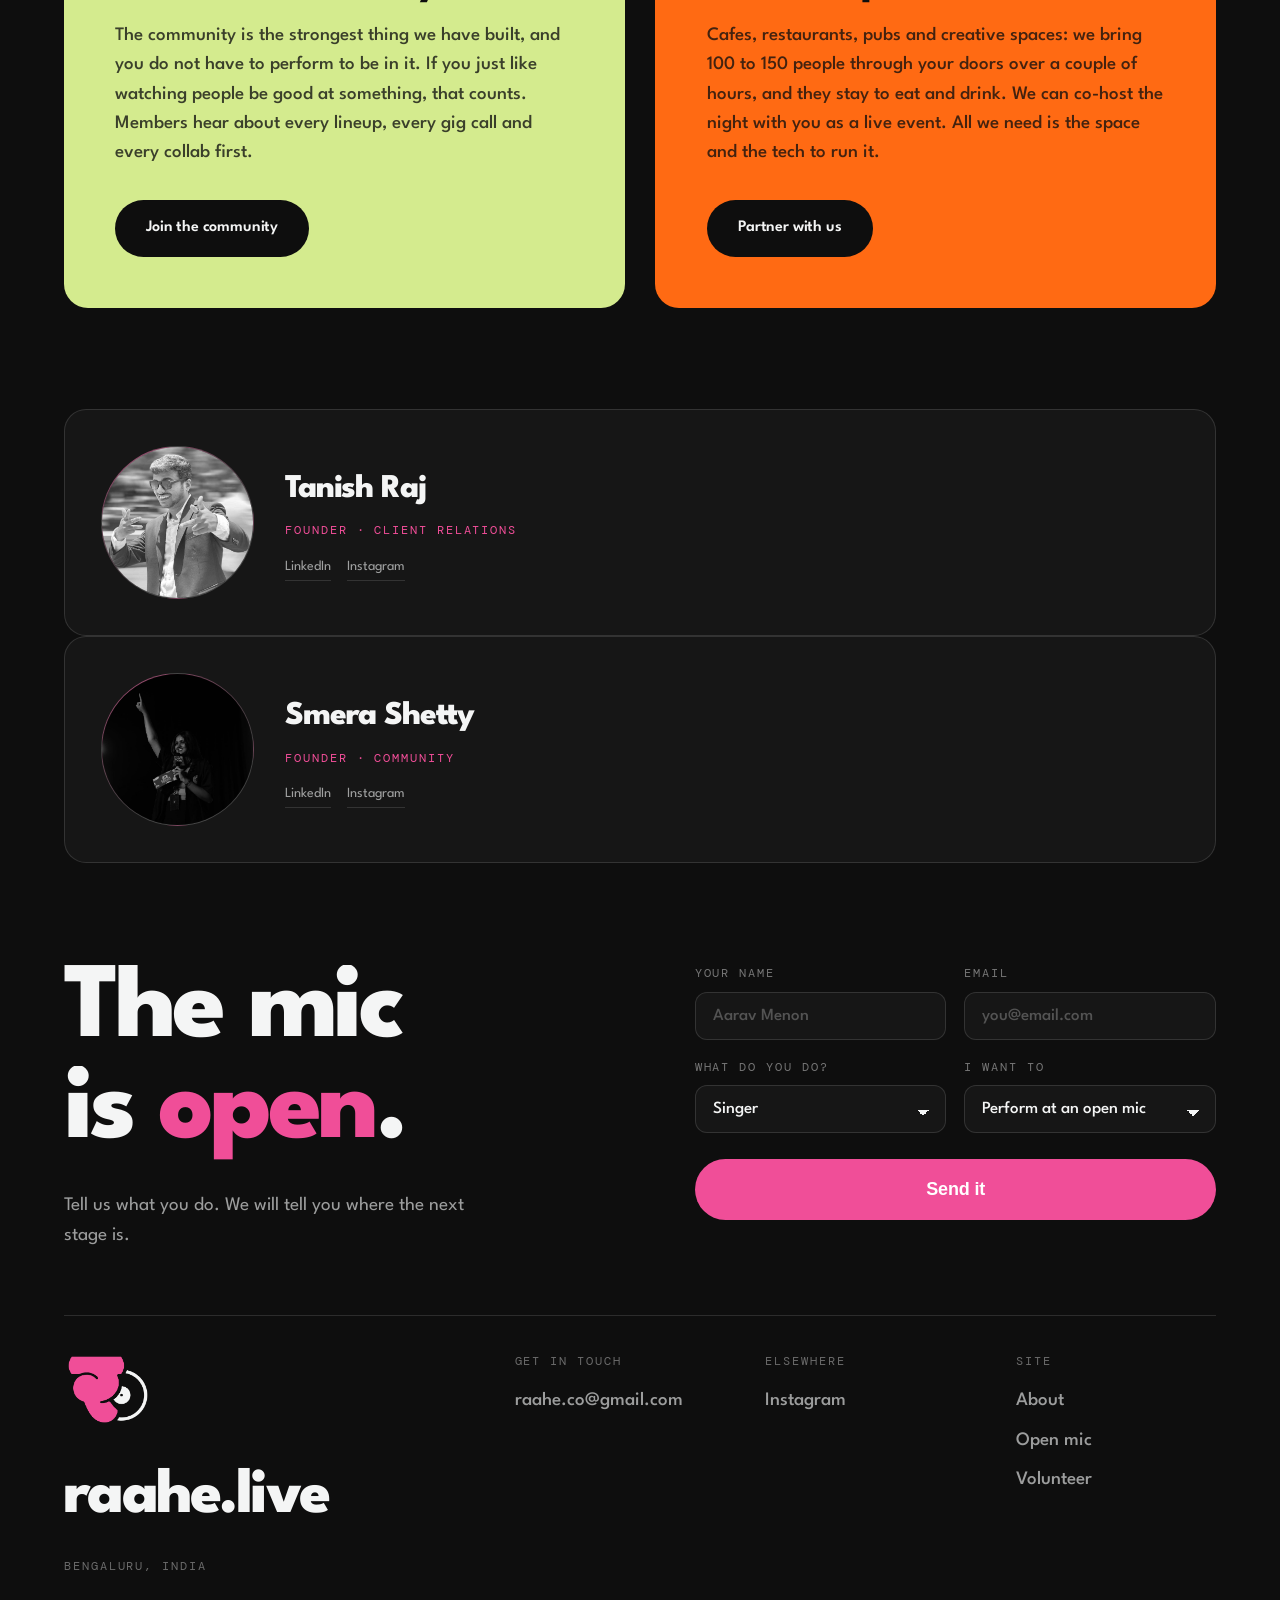
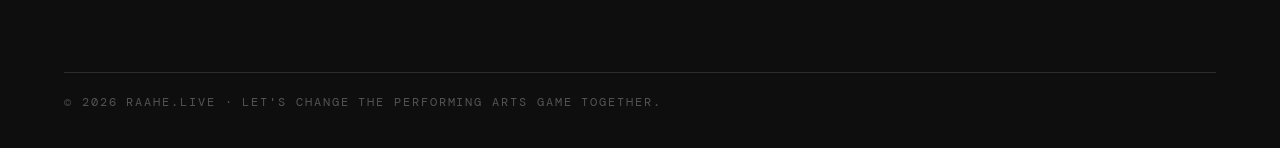
==== commit d8264ea7: "Add a password-protected dashboard for dates, photos, numbers and links The editable parts of the pa" ====
--- a/index.html
+++ b/index.html
@@ -53,7 +53,7 @@
     <a href="#floor">Join</a>
   </nav>
 
-  <a class="nav__ig" href="https://www.instagram.com/raahe.live" target="_blank" rel="noopener" aria-label="Raahe on Instagram">
+  <a class="nav__ig" data-link="instagram" href="https://www.instagram.com/raahe.live" target="_blank" rel="noopener" aria-label="Raahe on Instagram">
     <svg viewBox="0 0 24 24" fill="none" stroke="currentColor" stroke-width="1.8" aria-hidden="true">
       <rect x="3" y="3" width="18" height="18" rx="5"/>
       <circle cx="12" cy="12" r="4.2"/>
@@ -99,7 +99,7 @@
 
     <div class="hero__actions reveal">
       <a class="btn btn--pink magnetic" href="#encore"><span>Register as an artist</span></a>
-      <a class="btn btn--ghost magnetic" href="https://beacons.ai/raahe" target="_blank" rel="noopener"><span>Attend the open mic</span></a>
+      <a class="btn btn--ghost magnetic" data-link="tickets" href="https://beacons.ai/raahe" target="_blank" rel="noopener"><span>Attend the open mic</span></a>
     </div>
   </div>
 
@@ -235,7 +235,7 @@
 
   <!-- Disciplines we book. Written out twice so the loop never jumps. -->
   <div class="ticker" aria-hidden="true">
-    <div class="ticker__track" data-marquee data-speed="0.6">
+    <div class="ticker__track" id="disciplines" data-marquee data-speed="0.6">
       <span>Singers</span><i>✳</i><span>Stand-up comedians</span><i>✳</i><span>Dancers</span><i>✳</i>
       <span>Instrumentalists</span><i>✳</i><span>Storytellers</span><i>✳</i><span>Poets</span><i>✳</i>
       <span>Rappers</span><i>✳</i><span>Beatboxers</span><i>✳</i><span>Actors</span><i>✳</i><span>Bands</span><i>✳</i>
@@ -333,7 +333,7 @@
     </p>
   </header>
 
-  <div class="scores">
+  <div class="scores" id="scores">
     <div class="score reveal">
       <span class="score__num" data-count="200" data-suffix="+">0+</span>
       <p>performance gigs and opportunities given to our artists</p>
@@ -355,7 +355,7 @@
   <div class="trusted">
     <p class="trusted__label mono reveal">Rooms and brands we have worked with</p>
     <div class="ticker ticker--sm">
-      <div class="ticker__track" data-marquee data-speed="0.35" data-dir="1">
+      <div class="ticker__track" id="partners" data-marquee data-speed="0.35" data-dir="1">
         <span>Starbucks</span><i>·</i><span>Obeya</span><i>·</i><span>Forum South Bengaluru</span><i>·</i>
         <span>SOCIAL</span><i>·</i><span>Under 25</span><i>·</i><span>Atta Galatta</span><i>·</i><span>PJJA</span><i>·</i><span>BuzzEnt</span><i>·</i><span>Homegrown</span><i>·</i>
         <span>Starbucks</span><i>·</i><span>Obeya</span><i>·</i><span>Forum South Bengaluru</span><i>·</i>
@@ -387,7 +387,7 @@
   <!-- Photos from the open mics. Save them into images/ as openmic-01.jpg to openmic-10.jpg.
        Both halves of this list must match or the loop will jump. -->
   <div class="strip" aria-label="Photos from Raahe Open Mics">
-    <div class="strip__track" data-marquee data-speed="0.55">
+    <div class="strip__track" id="openmicPhotos" data-marquee data-speed="0.55">
       <figure class="shot"><img src="images/openmic-01.jpg" alt="" loading="lazy" onerror="this.remove()"></figure>
       <figure class="shot"><img src="images/openmic-03.jpg" alt="" loading="lazy" onerror="this.remove()"></figure>
       <figure class="shot"><img src="images/openmic-04.jpg" alt="" loading="lazy" onerror="this.remove()"></figure>
@@ -411,7 +411,7 @@
   </div>
 
   <h3 class="sub reveal">The open mic in numbers</h3>
-  <ul class="facts">
+  <ul class="facts" id="facts">
     <li class="reveal"><b data-count="1300" data-suffix="+">0+</b><span>people through the door in the last year</span></li>
     <li class="reveal"><b data-count="15" data-suffix="+">0+</b><span>open mics we have run so far</span></li>
     <li class="reveal"><b data-count="20" data-suffix="+">0+</b><span>new artists on stage at every event</span></li>
@@ -419,12 +419,13 @@
     <li class="reveal"><b class="fact__word">#1</b><span>result for Open Mic on the Zomato District app</span></li>
   </ul>
 
-  <aside class="tickets reveal">
+  <aside class="tickets reveal" id="nextMic">
     <div class="tickets__copy">
       <p class="mono">Next open mic</p>
       <h3>Saturday 17 October, 5 pm onwards</h3>
       <p class="tickets__where">Starbucks, Vittal Mallya Road, Bengaluru</p>
       <p class="tickets__sub">Come to watch, or put your name down to play. Tickets are live now.</p>
+      <p class="tickets__more mono" hidden></p>
     </div>
     <a class="btn btn--dark btn--xl magnetic" href="https://beacons.ai/raahe" target="_blank" rel="noopener">
       <span>Grab your tickets</span>
@@ -451,7 +452,7 @@
 
   <!-- Artists from the program. Save them into images/ as artist-01.jpg to artist-10.jpg. -->
   <div class="strip strip--tall" aria-label="Artists in the program">
-    <div class="strip__track" data-marquee data-speed="0.4" data-dir="1">
+    <div class="strip__track" id="artistPhotos" data-marquee data-speed="0.4" data-dir="1">
       <figure class="shot"><img src="images/artist-01.jpg" alt="" loading="lazy" onerror="this.remove()"></figure>
       <figure class="shot"><img src="images/artist-02.jpg" alt="" loading="lazy" onerror="this.remove()"></figure>
       <figure class="shot"><img src="images/artist-03.jpg" alt="" loading="lazy" onerror="this.remove()"></figure>
@@ -483,7 +484,7 @@
   </ul>
 
   <div class="program__actions reveal">
-    <a class="btn btn--pink magnetic" href="https://forms.gle/EJzCDZ1ePk9BEDeB6" target="_blank" rel="noopener"><span>Apply to the program</span></a>
+    <a class="btn btn--pink magnetic" data-link="program" href="https://forms.gle/EJzCDZ1ePk9BEDeB6" target="_blank" rel="noopener"><span>Apply to the program</span></a>
   </div>
 </section>
 
@@ -500,7 +501,7 @@
         live show actually comes together, and meet the people who make them, put your name down.
         No experience needed.
       </p>
-      <a class="btn btn--pink magnetic reveal" href="https://forms.gle/J3LD7gMRJDp9Z1qB9" target="_blank" rel="noopener"><span>Volunteer with us</span></a>
+      <a class="btn btn--pink magnetic reveal" data-link="volunteer" href="https://forms.gle/J3LD7gMRJDp9Z1qB9" target="_blank" rel="noopener"><span>Volunteer with us</span></a>
     </div>
   </div>
 </section>
@@ -526,7 +527,7 @@
         in it. If you just like watching people be good at something, that counts. Members hear
         about every lineup, every gig call and every collab first.
       </p>
-      <a class="btn btn--dark magnetic" href="https://chat.whatsapp.com/CGD7uKPn3BQFkPsDJWqenl" target="_blank" rel="noopener"><span>Join the community</span></a>
+      <a class="btn btn--dark magnetic" data-link="community" href="https://chat.whatsapp.com/CGD7uKPn3BQFkPsDJWqenl" target="_blank" rel="noopener"><span>Join the community</span></a>
     </article>
 
     <article class="panel panel--orange reveal">
@@ -555,7 +556,7 @@
     </p>
   </header>
 
-  <div class="crew">
+  <div class="crew" id="crew">
     <article class="member reveal">
       <div class="member__photo">
         <img src="images/tanish.jpg" alt="Tanish Raj" loading="lazy" onerror="this.remove()" />
@@ -655,7 +656,7 @@
     </div>
     <div class="footer__col">
       <p class="mono">Elsewhere</p>
-      <a href="https://www.instagram.com/raahe.live" target="_blank" rel="noopener">Instagram</a>
+      <a data-link="instagram" href="https://www.instagram.com/raahe.live" target="_blank" rel="noopener">Instagram</a>
     </div>
     <div class="footer__col">
       <p class="mono">Site</p>
@@ -706,6 +707,9 @@
   </defs>
 </svg>
 
+<!-- Dates, photos, numbers, partners, team and links come from content.js,
+     which the dashboard at /admin writes. The copies in this file are a fallback. -->
+<script src="content.js"></script>
 <script src="main.js"></script>
 </body>
 </html>
--- a/styles.css
+++ b/styles.css
@@ -847,6 +847,7 @@
   font-size:clamp(16px,1.35vw,20px); letter-spacing:-.01em;
 }
 .tickets__sub{ margin:12px 0 0; color:rgba(14,14,14,.72); max-width:56ch; font-weight:500; }
+.tickets__copy .tickets__more{ margin:16px 0 0; color:rgba(14,14,14,.66); }
 
 /* ---------------------------------------------------------
    05 · Volunteer
@@ -1202,3 +1203,11 @@
   .spotlight, .grain{ display:none; }
   .card{ position:relative; top:auto; }
 }
+
+/* Shown when the dashboard's Preview button opens the site with a draft. */
+.preview-tag{
+  position:fixed; left:50%; bottom:18px; transform:translateX(-50%); z-index:1000;
+  padding:10px 18px; border-radius:999px; pointer-events:none;
+  background:var(--mindaro); color:var(--ink);
+  box-shadow:0 12px 34px rgba(0,0,0,.45);
+}
